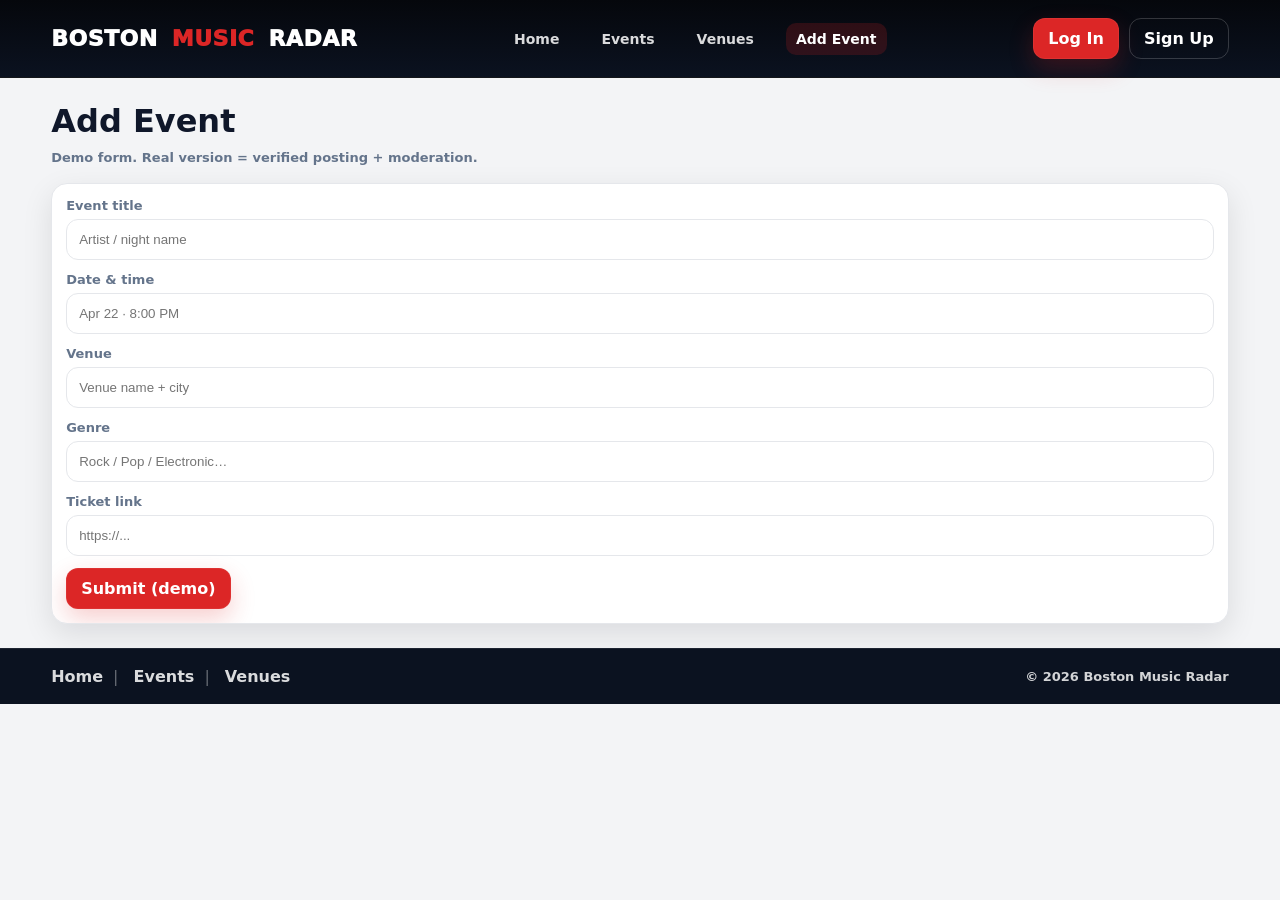
==== add-event.html @ 22094e69 "Update placeholder text in add-event.html" ====
<!doctype html>
<html lang="en">
<head>
  <meta charset="utf-8" />
  <meta name="viewport" content="width=device-width,initial-scale=1" />
  <title>Add Event · Boston Music Radar</title>
  <link rel="stylesheet" href="./styles.css" />
</head>
<body>
  <header class="topbar">
    <div class="container topbar__inner">
      <div class="brand">
        <span class="brand__boston">BOSTON</span>
        <span class="brand__music">MUSIC</span>
        <span class="brand__radar">RADAR</span>
      </div>
      <nav class="nav">
        <a class="nav__link" href="./index.html">Home</a>
        <a class="nav__link" href="./events.html">Events</a>
        <a class="nav__link" href="./venues.html">Venues</a>
        <a class="nav__link is-active" href="./add-event.html">Add Event</a>
      </nav>
      <div class="nav__actions">
        <a class="btn btn--primary" href="#">Log In</a>
        <a class="btn btn--ghost" href="#">Sign Up</a>
      </div>
    </div>
  </header>

  <main class="container" style="padding:24px 0;">
    <h1 style="margin:0 0 10px;">Add Event</h1>
    <p class="muted" style="margin:0 0 18px;">Demo form. Real version = verified posting + moderation.</p>

    <div class="event" style="grid-template-columns: 1fr;">
      <div class="event__body" style="padding:14px;">
        <label class="muted" style="display:block;margin-bottom:6px;">Event title</label>
        <input style="width:100%;padding:12px;border-radius:12px;border:1px solid #e5e7eb;margin-bottom:12px;" placeholder="Artist / night name" />

        <label class="muted" style="display:block;margin-bottom:6px;">Date & time</label>
        <input style="width:100%;padding:12px;border-radius:12px;border:1px solid #e5e7eb;margin-bottom:12px;" placeholder="Apr 22 · 8:00 PM" />

        <label class="muted" style="display:block;margin-bottom:6px;">Venue</label>
        <input style="width:100%;padding:12px;border-radius:12px;border:1px solid #e5e7eb;margin-bottom:12px;" placeholder="Venue name + city" />

        <label class="muted" style="display:block;margin-bottom:6px;">Genre</label>
        <input style="width:100%;padding:12px;border-radius:12px;border:1px solid #e5e7eb;margin-bottom:12px;" placeholder="Rock / Pop / Electronic…" />

        <label class="muted" style="display:block;margin-bottom:6px;">Ticket link</label>
        <input style="width:100%;padding:12px;border-radius:12px;border:1px solid #e5e7eb;margin-bottom:12px;" placeholder="https://..." />

        <a class="btn btn--primary" href="#" onclick="alert('Demo only — posting will be verified-only.');return false;">Submit (demo)</a>
      </div>
    </div>
  </main>

  <footer class="footer">
    <div class="container footer__inner">
      <div class="footer__links">
        <a href="./index.html">Home</a><span class="sep">|</span>
        <a href="./events.html">Events</a><span class="sep">|</span>
        <a href="./venues.html">Venues</a>
      </div>
      <div class="footer__copy">© 2026 Boston Music Radar</div>
    </div>
  </footer>
</body>
</html>
---- styles.css ----
:root{
  --bg:#f3f4f6;
  --card:#ffffff;
  --ink:#0f172a;
  --muted:#64748b;
  --line:#e5e7eb;
  --dark:#0b1220;
  --dark2:#111827;
  --accent:#dc2626;
  --shadow: 0 10px 30px rgba(2,6,23,.10);
  --radius:16px;
}

*{box-sizing:border-box}
html,body{height:100%}
body{
  margin:0;
  font-family: ui-sans-serif, system-ui, -apple-system, Segoe UI, Roboto, Helvetica, Arial;
  background:var(--bg);
  color:var(--ink);
}
a{color:inherit}
.container{width:min(1180px, 92vw); margin:0 auto}

/* Announcement */
.announce{
  background:#111827;
  color:rgba(255,255,255,.9);
  border-bottom:1px solid rgba(255,255,255,.08);
}
.announce__inner{
  display:flex;
  align-items:center;
  justify-content:space-between;
  gap:14px;
  padding:10px 0;
}
.announce__left{
  font-size:13px;
  font-weight:650;
  opacity:.92;
}
.announce__cta{
  font-size:13px;
  font-weight:900;
  color:#fff;
  text-decoration:none;
  padding:8px 12px;
  border-radius:999px;
  background:rgba(220,38,38,.18);
  border:1px solid rgba(220,38,38,.35);
}
.announce__cta:hover{filter:brightness(1.05)}

/* Topbar */
.topbar{
  background: linear-gradient(180deg, #05070c, #0b1220);
  border-bottom: 1px solid rgba(255,255,255,.06);
  position:sticky;
  top:0;
  z-index:9999;
}
.topbar__inner{
  display:flex;
  align-items:center;
  justify-content:space-between;
  gap:24px;
  padding:18px 0;
}
.brand{
  font-weight:950;
  letter-spacing:.5px;
  font-size:22px;
  white-space:nowrap;
}
.brand__boston{color:#fff}
.brand__music{color:var(--accent); margin:0 6px}
.brand__radar{color:#fff}

/* Nav */
.nav{
  display:flex;
  gap:22px;
  align-items:center;
  flex:1;
  justify-content:center;
}
.nav__link{
  color:rgba(255,255,255,.85);
  text-decoration:none;
  font-weight:650;
  font-size:14px;
  padding:8px 10px;
  border-radius:10px;
}
.nav__link:hover{background:rgba(255,255,255,.06)}
.nav__link.is-active{
  background:rgba(220,38,38,.18);
  color:#fff;
}
.nav__actions{display:flex; gap:10px; align-items:center}

/* Buttons */
.btn{
  display:inline-flex;
  align-items:center;
  justify-content:center;
  gap:8px;
  border-radius:12px;
  padding:10px 14px;
  font-weight:850;
  text-decoration:none;
  border:1px solid transparent;
  cursor:pointer;
  user-select:none;
}
.btn--primary{
  background:var(--accent);
  color:#fff;
  border-color: rgba(255,255,255,.05);
  box-shadow: 0 10px 25px rgba(220,38,38,.22);
}
.btn--primary:hover{filter:brightness(1.03)}
.btn--ghost{
  background:transparent;
  color:#fff;
  border-color: rgba(255,255,255,.18);
}
.btn--ghost:hover{background:rgba(255,255,255,.06)}
.btn--dark{
  background:#0f172a;
  color:#fff;
  border-color: rgba(15,23,42,.20);
}
.btn--ghost-dark{
  background:#fff;
  color:#0f172a;
  border:1px solid var(--line);
}
.btn--ghost-dark:hover{filter:brightness(0.98)}
.btn--small{padding:9px 12px; border-radius:11px; font-size:13px;}
.btn--search{min-width:140px}

/* Hero */
.hero{
  position:relative;
  height:310px;
  display:flex;
  align-items:flex-end;
  overflow:hidden;
}
.hero__bg{
  position:absolute; inset:0;
  background:
    linear-gradient(90deg, rgba(2,6,23,.78), rgba(2,6,23,.35)),
    url("https://images.unsplash.com/photo-1511671782779-c97d3d27a1d4?auto=format&fit=crop&w=2000&q=70");
  background-size:cover;
  background-position:center;
  transform:scale(1.03);
  filter:saturate(1.05) contrast(1.05);
}
.hero__inner{position:relative; padding:34px 0 26px}
.hero__top{
  display:flex;
  align-items:flex-end;
  justify-content:space-between;
  gap:14px;
}
.hero__title{
  margin:0;
  color:#fff;
  font-size:44px;
  letter-spacing:.2px;
  line-height:1.05;
  text-shadow:0 10px 30px rgba(0,0,0,.35);
}
.hero__sub{
  margin:10px 0 18px;
  color:rgba(255,255,255,.85);
  font-weight:600;
}
.accent{color:var(--accent)}

/* Toggle */
.toggle{
  display:flex;
  gap:8px;
  background: rgba(255,255,255,.10);
  border:1px solid rgba(255,255,255,.16);
  padding:8px;
  border-radius: 999px;
  backdrop-filter: blur(10px);
}
.toggle__btn{
  border:none;
  background:transparent;
  color:#fff;
  font-weight:900;
  padding:10px 14px;
  border-radius:999px;
  cursor:pointer;
}
.toggle__btn.is-active{
  background:rgba(220,38,38,.22);
  border:1px solid rgba(220,38,38,.35);
}

/* Search */
.search{
  display:grid;
  grid-template-columns: 1.6fr .9fr .8fr auto;
  gap:10px;
  background: rgba(255,255,255,.10);
  border:1px solid rgba(255,255,255,.16);
  border-radius: 18px;
  padding:12px;
  backdrop-filter: blur(10px);
}
.search__field{
  display:flex;
  align-items:center;
  gap:10px;
  background: rgba(255,255,255,.92);
  border:1px solid rgba(2,6,23,.08);
  border-radius:14px;
  padding:12px;
}
.search__field--small{padding:10px 12px}
.search__icon{opacity:.65}
.search__input{
  border:none; outline:none; width:100%;
  font-size:14px; background:transparent;
}
.search__select{
  width:100%; border:none; background:transparent;
  outline:none; font-size:14px;
}

/* Main grid */
.main{
  display:grid;
  grid-template-columns: 1.55fr .75fr;
  gap:22px;
  padding:22px 0 24px;
}
.section-head{
  display:flex;
  align-items:baseline;
  gap:10px;
  margin:8px 0 12px;
}
.section-head--between{justify-content:space-between; align-items:center}
.section-title{margin:0; font-size:22px; letter-spacing:-.2px}
.muted{color:var(--muted); font-weight:650; font-size:13px}

/* Pills */
.genre-row{
  display:flex;
  gap:10px;
  flex-wrap:wrap;
  padding:6px 0 14px;
}
.pill{
  border:none;
  background: #111827;
  color:#fff;
  padding:10px 14px;
  border-radius:999px;
  font-weight:900;
  font-size:13px;
  cursor:pointer;
  box-shadow: 0 10px 20px rgba(2,6,23,.08);
}
.pill:hover{filter:brightness(1.05)}
.pill.is-active{background:var(--accent)}
.pill--ghost{
  background:#fff;
  color:#0f172a;
  border:1px solid var(--line);
}

/* Day grouping */
.day-group{margin-bottom:16px}
.day-bar{
  background: var(--accent);
  color:#fff;
  border-radius: 14px;
  padding:12px 14px;
  font-weight:950;
  letter-spacing:.3px;
  box-shadow: 0 12px 24px rgba(220,38,38,.18);
  display:flex;
  justify-content:space-between;
  align-items:center;
}
.day-bar--dark{
  background: #111827;
  box-shadow: 0 12px 24px rgba(2,6,23,.12);
}
.day-bar__note{
  font-size:12px;
  font-weight:850;
  opacity:.9;
  padding:6px 10px;
  border-radius:999px;
  border:1px solid rgba(255,255,255,.22);
  background: rgba(255,255,255,.10);
}

/* Events */
.event{
  margin-top:12px;
  background:var(--card);
  border:1px solid var(--line);
  border-radius: var(--radius);
  box-shadow: var(--shadow);
  display:grid;
  grid-template-columns: 160px 1fr auto;
  gap:14px;
  overflow:hidden;
}
.event__img{width:100%; height:100%; object-fit:cover; min-height:98px}
.event__body{padding:14px 0}
.event__cta{padding:14px 14px 14px 0; display:flex; align-items:center}
.event__title-row{display:flex; align-items:center; gap:8px}
.event__title{margin:0; font-size:18px; letter-spacing:-.2px}
.badge{
  display:inline-flex;
  align-items:center;
  justify-content:center;
  width:20px;height:20px;
  border-radius:999px;
  font-size:12px;
  font-weight:950;
}
.badge--verified{
  background: rgba(59,130,246,.15);
  color:#2563eb;
  border:1px solid rgba(37,99,235,.30);
}
.event__meta{
  margin:6px 0 8px;
  color:var(--muted);
  font-weight:700;
  font-size:13px;
}
.dot{margin:0 6px; opacity:.7}
.age{
  margin-left:10px;
  padding:4px 8px;
  border-radius:999px;
  border:1px solid var(--line);
  background:#f8fafc;
  color:#334155;
  font-size:12px;
  font-weight:850;
}
.event__tags{display:flex; gap:10px; align-items:center; padding-bottom:2px; flex-wrap:wrap}
.tag{
  padding:6px 10px;
  border-radius:999px;
  background: rgba(220,38,38,.10);
  color: #b91c1c;
  font-weight:950;
  font-size:12px;
  border:1px solid rgba(220,38,38,.18);
}
.link{
  color:#2563eb;
  font-weight:900;
  text-decoration:none;
}
.link:hover{text-decoration:underline}

/* Right column */
.aside-title{margin:12px 0 12px; font-size:22px; letter-spacing:-.2px}
.ad-card{
  background:var(--card);
  border:1px solid var(--line);
  border-radius: var(--radius);
  overflow:hidden;
  box-shadow: var(--shadow);
  margin-bottom:14px;
  position:relative;
}
.ad-card__label{
  position:absolute;
  top:12px; left:12px;
  padding:6px 10px;
  border-radius:999px;
  background: rgba(15,23,42,.78);
  color: rgba(255,255,255,.92);
  border:1px solid rgba(255,255,255,.18);
  font-size:12px;
  font-weight:900;
}
.ad-card__img{width:100%; height:140px; object-fit:cover}
.ad-card__body{padding:14px}
.ad-card__title{font-weight:950; font-size:16px; margin-bottom:4px}
.ad-card__sub{color:var(--muted); font-weight:700; font-size:13px; margin-bottom:10px}
.ad-card__chip{
  display:inline-block;
  padding:6px 10px;
  border-radius:999px;
  border:1px solid var(--line);
  background:#f8fafc;
  color:#334155;
  font-weight:850;
  font-size:12px;
  margin-bottom:12px;
}
.ad-card--cta .ad-card__label{display:none}

/* Follow / Social */
.follow{
  background:var(--card);
  border:1px solid var(--line);
  border-radius: var(--radius);
  box-shadow: var(--shadow);
  padding:14px;
}
.follow__label{font-weight:950; margin-bottom:10px}
.social{display:flex; gap:12px}
.social__btn{
  width:54px; height:54px;
  border-radius:14px;
  background:#fff;
  border:1px solid var(--line);
  display:inline-flex;
  align-items:center;
  justify-content:center;
  box-shadow: 0 10px 18px rgba(2,6,23,.08);
  text-decoration:none;
}
.social__btn:hover{transform:translateY(-1px)}
.social__svg{width:26px; height:26px; fill:#111827}
.social__btn:nth-child(1) .social__svg{fill:#1877f2}
.social__btn:nth-child(2) .social__svg{fill:#e1306c}
.social__btn:nth-child(3) .social__svg{fill:#111827}

/* Footer */
.footer{
  background:#0b1220;
  color:rgba(255,255,255,.82);
  border-top:1px solid rgba(255,255,255,.08);
}
.footer__inner{
  padding:18px 0;
  display:flex;
  justify-content:space-between;
  align-items:center;
  gap:14px;
  flex-wrap:wrap;
}
.footer__links a{
  color:rgba(255,255,255,.85);
  text-decoration:none;
  font-weight:800;
}
.footer__links a:hover{text-decoration:underline}
.sep{opacity:.45; margin:0 10px}
.footer__copy{font-weight:700; font-size:13px}

/* A11y */
.sr-only{
  position:absolute !important;
  width:1px;height:1px;
  padding:0;margin:-1px;
  overflow:hidden;clip:rect(0,0,0,0);
  white-space:nowrap;border:0;
}

/* RSVP (privacy-first) */
.rsvp{
  display:flex;
  align-items:center;
  gap:12px;
  margin-top:10px;
  padding-top:10px;
  border-top:1px solid var(--line);
  position:relative;
}

.rsvp__meta{
  display:flex;
  align-items:center;
  gap:8px;
  color:var(--muted);
  font-weight:700;
  font-size:13px;
}

.rsvp__avatars{
  margin-left:auto;
  display:flex;
  align-items:center;
  gap:6px;
}

.rsvp__avatar{
  width:12px;
  height:12px;
  border-radius:999px;
  display:inline-block;
  background:#111827;
  opacity:.75;
}

.rsvp__more{
  font-size:12px;
  font-weight:900;
  color:var(--muted);
  padding:4px 8px;
  border-radius:999px;
  border:1px solid var(--line);
  background:#fff;
}

.rsvp__btn.is-on{
  border-color: rgba(220,38,38,.35);
  background: rgba(220,38,38,.10);
  color:#b91c1c;
}

.rsvp__privacy{
  border:1px solid var(--line);
  background:#fff;
  color:#0f172a;
  font-weight:900;
  font-size:12px;
  padding:8px 10px;
  border-radius:999px;
  cursor:pointer;
}

.rsvp__panel{
  position:absolute;
  right:0;
  top:46px;
  width:260px;
  background:#fff;
  border:1px solid var(--line);
  border-radius:14px;
  box-shadow: 0 18px 40px rgba(2,6,23,.14);
  padding:12px;
  z-index:20;
}

.rsvp__panel-title{
  font-weight:950;
  margin-bottom:8px;
}

.rsvp__toggle{
  display:flex;
  gap:10px;
  align-items:flex-start;
  font-weight:750;
  color:#0f172a;
  font-size:13px;
}

.rsvp__panel-note{
  margin-top:8px;
  color:var(--muted);
  font-weight:650;
  font-size:12px;
}

/* Responsive */
@media (max-width: 980px){
  .nav{display:none}
  .hero__title{font-size:34px}
  .hero__top{flex-direction:column; align-items:flex-start}
  .search{grid-template-columns: 1fr}
  .btn--search{width:100%}
  .main{grid-template-columns: 1fr}
  .event{grid-template-columns: 120px 1fr}
  .event__cta{padding:0 14px 14px; justify-content:flex-end}
}
@media (max-width: 540px){
  .brand{font-size:18px}
  .hero{height:340px}
  .hero__title{font-size:28px}
  .event{grid-template-columns: 1fr}
  .event__img{height:150px}
  .event__body{padding:12px 14px 0}
  .event__cta{padding:12px 14px 14px}
  .rsvp{flex-wrap:wrap}
  .rsvp__avatars{margin-left:0}
}
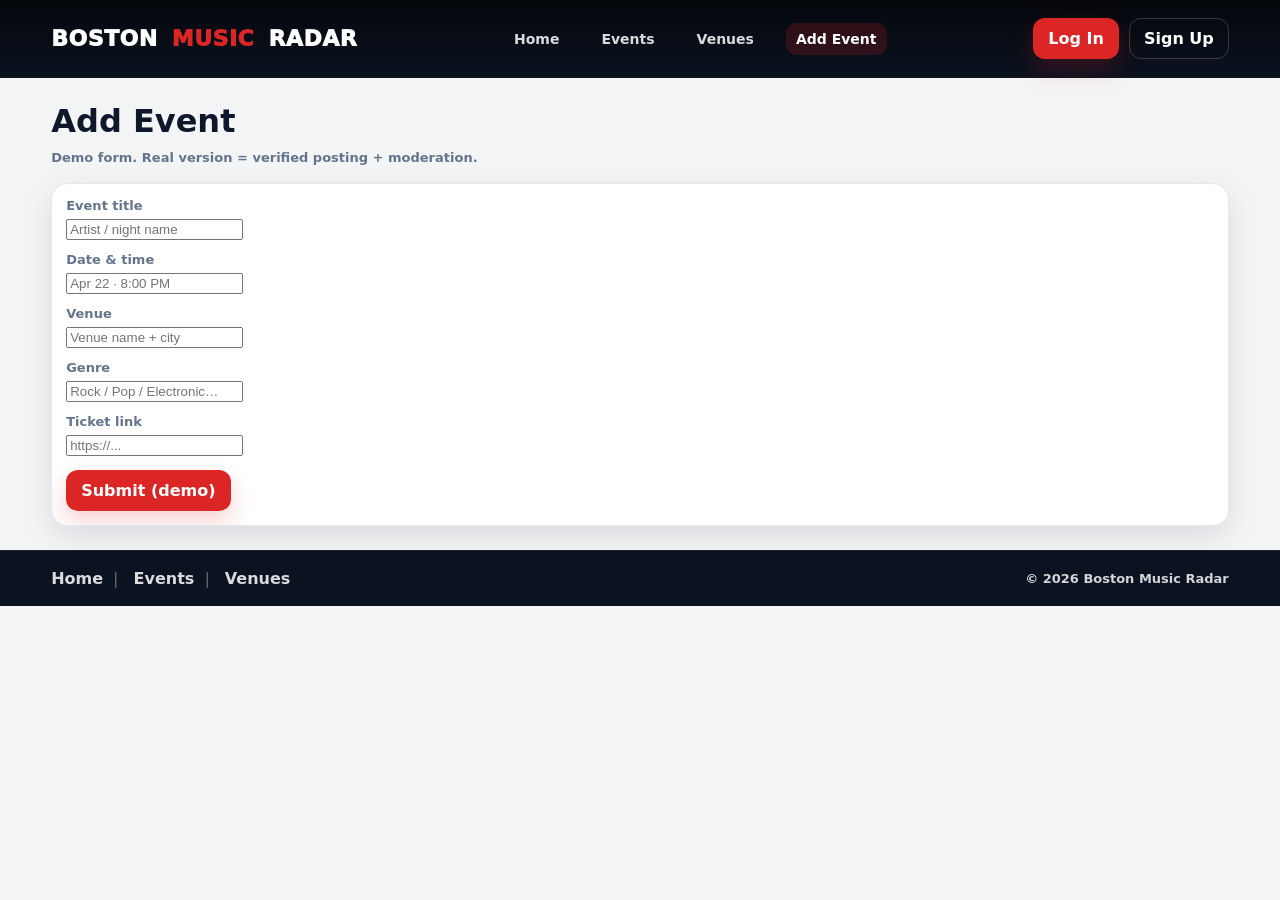
==== commit 7c0f7e6e: "Update add-event.html" ====
--- a/add-event.html
+++ b/add-event.html
@@ -6,6 +6,7 @@
   <title>Add Event · Boston Music Radar</title>
   <link rel="stylesheet" href="./styles.css" />
 </head>
+
 <body>
   <header class="topbar">
     <div class="container topbar__inner">
@@ -31,24 +32,26 @@
     <h1 style="margin:0 0 10px;">Add Event</h1>
     <p class="muted" style="margin:0 0 18px;">Demo form. Real version = verified posting + moderation.</p>
 
-    <div class="event" style="grid-template-columns: 1fr;">
+    <div class="event" style="grid-template-columns:1fr;">
       <div class="event__body" style="padding:14px;">
         <label class="muted" style="display:block;margin-bottom:6px;">Event title</label>
-        <input style="width:100%;padding:12px;border-radius:12px;border:1px solid #e5e7eb;margin-bottom:12px;" placeholder="Artist / night name" />
+        <input class="input" placeholder="Artist / night name" />
 
-        <label class="muted" style="display:block;margin-bottom:6px;">Date & time</label>
-        <input style="width:100%;padding:12px;border-radius:12px;border:1px solid #e5e7eb;margin-bottom:12px;" placeholder="Apr 22 · 8:00 PM" />
+        <label class="muted" style="display:block;margin:12px 0 6px;">Date & time</label>
+        <input class="input" placeholder="Apr 22 · 8:00 PM" />
 
-        <label class="muted" style="display:block;margin-bottom:6px;">Venue</label>
-        <input style="width:100%;padding:12px;border-radius:12px;border:1px solid #e5e7eb;margin-bottom:12px;" placeholder="Venue name + city" />
+        <label class="muted" style="display:block;margin:12px 0 6px;">Venue</label>
+        <input class="input" placeholder="Venue name + city" />
 
-        <label class="muted" style="display:block;margin-bottom:6px;">Genre</label>
-        <input style="width:100%;padding:12px;border-radius:12px;border:1px solid #e5e7eb;margin-bottom:12px;" placeholder="Rock / Pop / Electronic…" />
+        <label class="muted" style="display:block;margin:12px 0 6px;">Genre</label>
+        <input class="input" placeholder="Rock / Pop / Electronic…" />
 
-        <label class="muted" style="display:block;margin-bottom:6px;">Ticket link</label>
-        <input style="width:100%;padding:12px;border-radius:12px;border:1px solid #e5e7eb;margin-bottom:12px;" placeholder="https://..." />
+        <label class="muted" style="display:block;margin:12px 0 6px;">Ticket link</label>
+        <input class="input" placeholder="https://..." />
 
-        <a class="btn btn--primary" href="#" onclick="alert('Demo only — posting will be verified-only.');return false;">Submit (demo)</a>
+        <div style="margin-top:14px;">
+          <a class="btn btn--primary" href="#" onclick="alert('Demo only — posting will be verified-only.');return false;">Submit (demo)</a>
+        </div>
       </div>
     </div>
   </main>
@@ -63,5 +66,7 @@
       <div class="footer__copy">© 2026 Boston Music Radar</div>
     </div>
   </footer>
+
+  <script src="./app.js" defer></script>
 </body>
 </html>
--- a/styles.css
+++ b/styles.css
@@ -4,23 +4,20 @@
   --ink:#0f172a;
   --muted:#64748b;
   --line:#e5e7eb;
-  --dark:#0b1220;
-  --dark2:#111827;
   --accent:#dc2626;
   --shadow: 0 10px 30px rgba(2,6,23,.10);
   --radius:16px;
 }
 
 *{box-sizing:border-box}
-html,body{height:100%}
 body{
   margin:0;
   font-family: ui-sans-serif, system-ui, -apple-system, Segoe UI, Roboto, Helvetica, Arial;
   background:var(--bg);
   color:var(--ink);
 }
+.container{width:min(1180px, 92vw); margin:0 auto}
 a{color:inherit}
-.container{width:min(1180px, 92vw); margin:0 auto}
 
 /* Announcement */
 .announce{
@@ -29,181 +26,81 @@
   border-bottom:1px solid rgba(255,255,255,.08);
 }
 .announce__inner{
-  display:flex;
-  align-items:center;
-  justify-content:space-between;
-  gap:14px;
-  padding:10px 0;
-}
-.announce__left{
-  font-size:13px;
-  font-weight:650;
-  opacity:.92;
-}
+  display:flex; align-items:center; justify-content:space-between;
+  gap:14px; padding:10px 0;
+}
+.announce__left{font-size:13px; font-weight:650; opacity:.92}
 .announce__cta{
-  font-size:13px;
-  font-weight:900;
-  color:#fff;
-  text-decoration:none;
-  padding:8px 12px;
-  border-radius:999px;
-  background:rgba(220,38,38,.18);
-  border:1px solid rgba(220,38,38,.35);
-}
-.announce__cta:hover{filter:brightness(1.05)}
+  font-size:13px; font-weight:900; color:#fff; text-decoration:none;
+  padding:8px 12px; border-radius:999px;
+  background:rgba(220,38,38,.18); border:1px solid rgba(220,38,38,.35);
+}
 
 /* Topbar */
 .topbar{
   background: linear-gradient(180deg, #05070c, #0b1220);
   border-bottom: 1px solid rgba(255,255,255,.06);
-  position:sticky;
-  top:0;
-  z-index:9999;
+  position:sticky; top:0; z-index:9999;
 }
 .topbar__inner{
-  display:flex;
-  align-items:center;
-  justify-content:space-between;
-  gap:24px;
-  padding:18px 0;
-}
-.brand{
-  font-weight:950;
-  letter-spacing:.5px;
-  font-size:22px;
-  white-space:nowrap;
-}
+  display:flex; align-items:center; justify-content:space-between;
+  gap:24px; padding:18px 0;
+}
+.brand{font-weight:950; letter-spacing:.5px; font-size:22px; white-space:nowrap}
 .brand__boston{color:#fff}
 .brand__music{color:var(--accent); margin:0 6px}
 .brand__radar{color:#fff}
 
 /* Nav */
-.nav{
-  display:flex;
-  gap:22px;
-  align-items:center;
-  flex:1;
-  justify-content:center;
-}
+.nav{display:flex; gap:22px; align-items:center; flex:1; justify-content:center}
 .nav__link{
-  color:rgba(255,255,255,.85);
-  text-decoration:none;
-  font-weight:650;
-  font-size:14px;
-  padding:8px 10px;
-  border-radius:10px;
+  color:rgba(255,255,255,.85); text-decoration:none; font-weight:650; font-size:14px;
+  padding:8px 10px; border-radius:10px;
 }
 .nav__link:hover{background:rgba(255,255,255,.06)}
-.nav__link.is-active{
-  background:rgba(220,38,38,.18);
-  color:#fff;
-}
+.nav__link.is-active{background:rgba(220,38,38,.18); color:#fff}
 .nav__actions{display:flex; gap:10px; align-items:center}
 
 /* Buttons */
 .btn{
-  display:inline-flex;
-  align-items:center;
-  justify-content:center;
-  gap:8px;
-  border-radius:12px;
-  padding:10px 14px;
-  font-weight:850;
-  text-decoration:none;
-  border:1px solid transparent;
-  cursor:pointer;
-  user-select:none;
-}
-.btn--primary{
-  background:var(--accent);
-  color:#fff;
-  border-color: rgba(255,255,255,.05);
-  box-shadow: 0 10px 25px rgba(220,38,38,.22);
-}
-.btn--primary:hover{filter:brightness(1.03)}
-.btn--ghost{
-  background:transparent;
-  color:#fff;
-  border-color: rgba(255,255,255,.18);
-}
-.btn--ghost:hover{background:rgba(255,255,255,.06)}
-.btn--dark{
-  background:#0f172a;
-  color:#fff;
-  border-color: rgba(15,23,42,.20);
-}
-.btn--ghost-dark{
-  background:#fff;
-  color:#0f172a;
-  border:1px solid var(--line);
-}
-.btn--ghost-dark:hover{filter:brightness(0.98)}
-.btn--small{padding:9px 12px; border-radius:11px; font-size:13px;}
+  display:inline-flex; align-items:center; justify-content:center;
+  border-radius:12px; padding:10px 14px; font-weight:850;
+  text-decoration:none; border:1px solid transparent; cursor:pointer;
+}
+.btn--primary{background:var(--accent); color:#fff; box-shadow: 0 10px 25px rgba(220,38,38,.22)}
+.btn--ghost{background:transparent; color:#fff; border-color: rgba(255,255,255,.18)}
+.btn--ghost-dark{background:#fff; color:#0f172a; border:1px solid var(--line)}
+.btn--dark{background:#0f172a; color:#fff}
+.btn--small{padding:9px 12px; border-radius:11px; font-size:13px}
 .btn--search{min-width:140px}
 
 /* Hero */
-.hero{
-  position:relative;
-  height:310px;
-  display:flex;
-  align-items:flex-end;
-  overflow:hidden;
-}
+.hero{position:relative; height:310px; display:flex; align-items:flex-end; overflow:hidden}
 .hero__bg{
   position:absolute; inset:0;
   background:
     linear-gradient(90deg, rgba(2,6,23,.78), rgba(2,6,23,.35)),
     url("https://images.unsplash.com/photo-1511671782779-c97d3d27a1d4?auto=format&fit=crop&w=2000&q=70");
-  background-size:cover;
-  background-position:center;
-  transform:scale(1.03);
-  filter:saturate(1.05) contrast(1.05);
+  background-size:cover; background-position:center;
 }
 .hero__inner{position:relative; padding:34px 0 26px}
-.hero__top{
-  display:flex;
-  align-items:flex-end;
-  justify-content:space-between;
-  gap:14px;
-}
-.hero__title{
-  margin:0;
-  color:#fff;
-  font-size:44px;
-  letter-spacing:.2px;
-  line-height:1.05;
-  text-shadow:0 10px 30px rgba(0,0,0,.35);
-}
-.hero__sub{
-  margin:10px 0 18px;
-  color:rgba(255,255,255,.85);
-  font-weight:600;
-}
+.hero__top{display:flex; align-items:flex-end; justify-content:space-between; gap:14px}
+.hero__title{margin:0; color:#fff; font-size:44px; line-height:1.05}
+.hero__sub{margin:10px 0 18px; color:rgba(255,255,255,.85); font-weight:600}
 .accent{color:var(--accent)}
 
 /* Toggle */
 .toggle{
-  display:flex;
-  gap:8px;
+  display:flex; gap:8px;
   background: rgba(255,255,255,.10);
   border:1px solid rgba(255,255,255,.16);
-  padding:8px;
-  border-radius: 999px;
-  backdrop-filter: blur(10px);
+  padding:8px; border-radius:999px;
 }
 .toggle__btn{
-  border:none;
-  background:transparent;
-  color:#fff;
-  font-weight:900;
-  padding:10px 14px;
-  border-radius:999px;
-  cursor:pointer;
-}
-.toggle__btn.is-active{
-  background:rgba(220,38,38,.22);
-  border:1px solid rgba(220,38,38,.35);
-}
+  border:none; background:transparent; color:#fff;
+  font-weight:900; padding:10px 14px; border-radius:999px; cursor:pointer;
+}
+.toggle__btn.is-active{background:rgba(220,38,38,.22); border:1px solid rgba(220,38,38,.35)}
 
 /* Search */
 .search{
@@ -214,12 +111,9 @@
   border:1px solid rgba(255,255,255,.16);
   border-radius: 18px;
   padding:12px;
-  backdrop-filter: blur(10px);
 }
 .search__field{
-  display:flex;
-  align-items:center;
-  gap:10px;
+  display:flex; align-items:center; gap:10px;
   background: rgba(255,255,255,.92);
   border:1px solid rgba(2,6,23,.08);
   border-radius:14px;
@@ -227,59 +121,27 @@
 }
 .search__field--small{padding:10px 12px}
 .search__icon{opacity:.65}
-.search__input{
-  border:none; outline:none; width:100%;
-  font-size:14px; background:transparent;
-}
-.search__select{
-  width:100%; border:none; background:transparent;
-  outline:none; font-size:14px;
-}
-
-/* Main grid */
-.main{
-  display:grid;
-  grid-template-columns: 1.55fr .75fr;
-  gap:22px;
-  padding:22px 0 24px;
-}
-.section-head{
-  display:flex;
-  align-items:baseline;
-  gap:10px;
-  margin:8px 0 12px;
-}
+.search__input{border:none; outline:none; width:100%; font-size:14px; background:transparent}
+.search__select{width:100%; border:none; background:transparent; outline:none; font-size:14px}
+
+/* Layout */
+.main{display:grid; grid-template-columns: 1.55fr .75fr; gap:22px; padding:22px 0 24px}
+.section-head{display:flex; align-items:baseline; gap:10px; margin:8px 0 12px}
 .section-head--between{justify-content:space-between; align-items:center}
-.section-title{margin:0; font-size:22px; letter-spacing:-.2px}
+.section-title{margin:0; font-size:22px}
 .muted{color:var(--muted); font-weight:650; font-size:13px}
 
 /* Pills */
-.genre-row{
-  display:flex;
-  gap:10px;
-  flex-wrap:wrap;
-  padding:6px 0 14px;
-}
+.genre-row{display:flex; gap:10px; flex-wrap:wrap; padding:6px 0 14px}
 .pill{
-  border:none;
-  background: #111827;
-  color:#fff;
-  padding:10px 14px;
-  border-radius:999px;
-  font-weight:900;
-  font-size:13px;
-  cursor:pointer;
-  box-shadow: 0 10px 20px rgba(2,6,23,.08);
-}
-.pill:hover{filter:brightness(1.05)}
+  border:none; background:#111827; color:#fff;
+  padding:10px 14px; border-radius:999px;
+  font-weight:900; font-size:13px; cursor:pointer;
+}
 .pill.is-active{background:var(--accent)}
-.pill--ghost{
-  background:#fff;
-  color:#0f172a;
-  border:1px solid var(--line);
-}
-
-/* Day grouping */
+.pill--ghost{background:#fff; color:#0f172a; border:1px solid var(--line)}
+
+/* Day bar */
 .day-group{margin-bottom:16px}
 .day-bar{
   background: var(--accent);
@@ -287,27 +149,17 @@
   border-radius: 14px;
   padding:12px 14px;
   font-weight:950;
-  letter-spacing:.3px;
-  box-shadow: 0 12px 24px rgba(220,38,38,.18);
-  display:flex;
-  justify-content:space-between;
-  align-items:center;
-}
-.day-bar--dark{
-  background: #111827;
-  box-shadow: 0 12px 24px rgba(2,6,23,.12);
-}
+  display:flex; justify-content:space-between; align-items:center;
+}
+.day-bar--dark{background:#111827}
 .day-bar__note{
-  font-size:12px;
-  font-weight:850;
-  opacity:.9;
-  padding:6px 10px;
-  border-radius:999px;
+  font-size:12px; font-weight:850; opacity:.9;
+  padding:6px 10px; border-radius:999px;
   border:1px solid rgba(255,255,255,.22);
   background: rgba(255,255,255,.10);
 }
 
-/* Events */
+/* Event cards */
 .event{
   margin-top:12px;
   background:var(--card);
@@ -323,141 +175,41 @@
 .event__body{padding:14px 0}
 .event__cta{padding:14px 14px 14px 0; display:flex; align-items:center}
 .event__title-row{display:flex; align-items:center; gap:8px}
-.event__title{margin:0; font-size:18px; letter-spacing:-.2px}
-.badge{
-  display:inline-flex;
-  align-items:center;
-  justify-content:center;
-  width:20px;height:20px;
-  border-radius:999px;
-  font-size:12px;
-  font-weight:950;
-}
-.badge--verified{
-  background: rgba(59,130,246,.15);
-  color:#2563eb;
-  border:1px solid rgba(37,99,235,.30);
-}
-.event__meta{
-  margin:6px 0 8px;
-  color:var(--muted);
-  font-weight:700;
-  font-size:13px;
-}
+.event__title{margin:0; font-size:18px}
+.badge{display:inline-flex; align-items:center; justify-content:center; width:20px;height:20px; border-radius:999px; font-size:12px; font-weight:950}
+.badge--verified{background: rgba(59,130,246,.15); color:#2563eb; border:1px solid rgba(37,99,235,.30)}
+.event__meta{margin:6px 0 8px; color:var(--muted); font-weight:700; font-size:13px}
 .dot{margin:0 6px; opacity:.7}
-.age{
-  margin-left:10px;
-  padding:4px 8px;
-  border-radius:999px;
-  border:1px solid var(--line);
-  background:#f8fafc;
-  color:#334155;
-  font-size:12px;
-  font-weight:850;
-}
 .event__tags{display:flex; gap:10px; align-items:center; padding-bottom:2px; flex-wrap:wrap}
 .tag{
-  padding:6px 10px;
-  border-radius:999px;
+  padding:6px 10px; border-radius:999px;
   background: rgba(220,38,38,.10);
   color: #b91c1c;
-  font-weight:950;
-  font-size:12px;
+  font-weight:950; font-size:12px;
   border:1px solid rgba(220,38,38,.18);
 }
-.link{
-  color:#2563eb;
-  font-weight:900;
-  text-decoration:none;
-}
+.link{color:#2563eb; font-weight:900; text-decoration:none}
 .link:hover{text-decoration:underline}
 
-/* Right column */
-.aside-title{margin:12px 0 12px; font-size:22px; letter-spacing:-.2px}
-.ad-card{
-  background:var(--card);
-  border:1px solid var(--line);
-  border-radius: var(--radius);
-  overflow:hidden;
-  box-shadow: var(--shadow);
-  margin-bottom:14px;
-  position:relative;
-}
-.ad-card__label{
-  position:absolute;
-  top:12px; left:12px;
-  padding:6px 10px;
-  border-radius:999px;
-  background: rgba(15,23,42,.78);
-  color: rgba(255,255,255,.92);
-  border:1px solid rgba(255,255,255,.18);
-  font-size:12px;
-  font-weight:900;
-}
+/* Right column basics */
+.aside-title{margin:12px 0 12px; font-size:22px}
+.ad-card{background:var(--card); border:1px solid var(--line); border-radius: var(--radius); overflow:hidden; box-shadow: var(--shadow); margin-bottom:14px; position:relative}
+.ad-card__label{position:absolute; top:12px; left:12px; padding:6px 10px; border-radius:999px; background: rgba(15,23,42,.78); color: rgba(255,255,255,.92); border:1px solid rgba(255,255,255,.18); font-size:12px; font-weight:900}
 .ad-card__img{width:100%; height:140px; object-fit:cover}
 .ad-card__body{padding:14px}
 .ad-card__title{font-weight:950; font-size:16px; margin-bottom:4px}
 .ad-card__sub{color:var(--muted); font-weight:700; font-size:13px; margin-bottom:10px}
-.ad-card__chip{
-  display:inline-block;
-  padding:6px 10px;
-  border-radius:999px;
-  border:1px solid var(--line);
-  background:#f8fafc;
-  color:#334155;
-  font-weight:850;
-  font-size:12px;
-  margin-bottom:12px;
-}
-.ad-card--cta .ad-card__label{display:none}
-
-/* Follow / Social */
-.follow{
-  background:var(--card);
-  border:1px solid var(--line);
-  border-radius: var(--radius);
-  box-shadow: var(--shadow);
-  padding:14px;
-}
+.ad-card__chip{display:inline-block; padding:6px 10px; border-radius:999px; border:1px solid var(--line); background:#f8fafc; color:#334155; font-weight:850; font-size:12px; margin-bottom:12px}
+.follow{background:var(--card); border:1px solid var(--line); border-radius: var(--radius); box-shadow: var(--shadow); padding:14px}
 .follow__label{font-weight:950; margin-bottom:10px}
 .social{display:flex; gap:12px}
-.social__btn{
-  width:54px; height:54px;
-  border-radius:14px;
-  background:#fff;
-  border:1px solid var(--line);
-  display:inline-flex;
-  align-items:center;
-  justify-content:center;
-  box-shadow: 0 10px 18px rgba(2,6,23,.08);
-  text-decoration:none;
-}
-.social__btn:hover{transform:translateY(-1px)}
+.social__btn{width:54px; height:54px; border-radius:14px; background:#fff; border:1px solid var(--line); display:inline-flex; align-items:center; justify-content:center; box-shadow: 0 10px 18px rgba(2,6,23,.08); text-decoration:none}
 .social__svg{width:26px; height:26px; fill:#111827}
-.social__btn:nth-child(1) .social__svg{fill:#1877f2}
-.social__btn:nth-child(2) .social__svg{fill:#e1306c}
-.social__btn:nth-child(3) .social__svg{fill:#111827}
 
 /* Footer */
-.footer{
-  background:#0b1220;
-  color:rgba(255,255,255,.82);
-  border-top:1px solid rgba(255,255,255,.08);
-}
-.footer__inner{
-  padding:18px 0;
-  display:flex;
-  justify-content:space-between;
-  align-items:center;
-  gap:14px;
-  flex-wrap:wrap;
-}
-.footer__links a{
-  color:rgba(255,255,255,.85);
-  text-decoration:none;
-  font-weight:800;
-}
-.footer__links a:hover{text-decoration:underline}
+.footer{background:#0b1220; color:rgba(255,255,255,.82); border-top:1px solid rgba(255,255,255,.08)}
+.footer__inner{padding:18px 0; display:flex; justify-content:space-between; align-items:center; gap:14px; flex-wrap:wrap}
+.footer__links a{color:rgba(255,255,255,.85); text-decoration:none; font-weight:800}
 .sep{opacity:.45; margin:0 10px}
 .footer__copy{font-weight:700; font-size:13px}
 
@@ -472,100 +224,26 @@
 
 /* RSVP (privacy-first) */
 .rsvp{
-  display:flex;
-  align-items:center;
-  gap:12px;
-  margin-top:10px;
-  padding-top:10px;
+  display:flex; align-items:center; gap:12px;
+  margin-top:10px; padding-top:10px;
   border-top:1px solid var(--line);
   position:relative;
 }
-
-.rsvp__meta{
-  display:flex;
-  align-items:center;
-  gap:8px;
-  color:var(--muted);
-  font-weight:700;
-  font-size:13px;
-}
-
-.rsvp__avatars{
-  margin-left:auto;
-  display:flex;
-  align-items:center;
-  gap:6px;
-}
-
-.rsvp__avatar{
-  width:12px;
-  height:12px;
-  border-radius:999px;
-  display:inline-block;
-  background:#111827;
-  opacity:.75;
-}
-
-.rsvp__more{
-  font-size:12px;
-  font-weight:900;
-  color:var(--muted);
-  padding:4px 8px;
-  border-radius:999px;
-  border:1px solid var(--line);
-  background:#fff;
-}
-
-.rsvp__btn.is-on{
-  border-color: rgba(220,38,38,.35);
-  background: rgba(220,38,38,.10);
-  color:#b91c1c;
-}
-
-.rsvp__privacy{
-  border:1px solid var(--line);
-  background:#fff;
-  color:#0f172a;
-  font-weight:900;
-  font-size:12px;
-  padding:8px 10px;
-  border-radius:999px;
-  cursor:pointer;
-}
-
+.rsvp__meta{display:flex; align-items:center; gap:8px; color:var(--muted); font-weight:700; font-size:13px}
+.rsvp__avatars{margin-left:auto; display:flex; align-items:center; gap:6px}
+.rsvp__avatar{width:12px; height:12px; border-radius:999px; display:inline-block; background:#111827; opacity:.75}
+.rsvp__more{font-size:12px; font-weight:900; color:var(--muted); padding:4px 8px; border-radius:999px; border:1px solid var(--line); background:#fff}
+.rsvp__btn.is-on{border-color: rgba(220,38,38,.35); background: rgba(220,38,38,.10); color:#b91c1c}
+.rsvp__privacy{border:1px solid var(--line); background:#fff; color:#0f172a; font-weight:900; font-size:12px; padding:8px 10px; border-radius:999px; cursor:pointer}
 .rsvp__panel{
-  position:absolute;
-  right:0;
-  top:46px;
-  width:260px;
-  background:#fff;
-  border:1px solid var(--line);
-  border-radius:14px;
-  box-shadow: 0 18px 40px rgba(2,6,23,.14);
-  padding:12px;
-  z-index:20;
-}
-
-.rsvp__panel-title{
-  font-weight:950;
-  margin-bottom:8px;
-}
-
-.rsvp__toggle{
-  display:flex;
-  gap:10px;
-  align-items:flex-start;
-  font-weight:750;
-  color:#0f172a;
-  font-size:13px;
-}
-
-.rsvp__panel-note{
-  margin-top:8px;
-  color:var(--muted);
-  font-weight:650;
-  font-size:12px;
-}
+  position:absolute; right:0; top:46px; width:260px;
+  background:#fff; border:1px solid var(--line);
+  border-radius:14px; box-shadow: 0 18px 40px rgba(2,6,23,.14);
+  padding:12px; z-index:20;
+}
+.rsvp__panel-title{font-weight:950; margin-bottom:8px}
+.rsvp__toggle{display:flex; gap:10px; align-items:flex-start; font-weight:750; color:#0f172a; font-size:13px}
+.rsvp__panel-note{margin-top:8px; color:var(--muted); font-weight:650; font-size:12px}
 
 /* Responsive */
 @media (max-width: 980px){
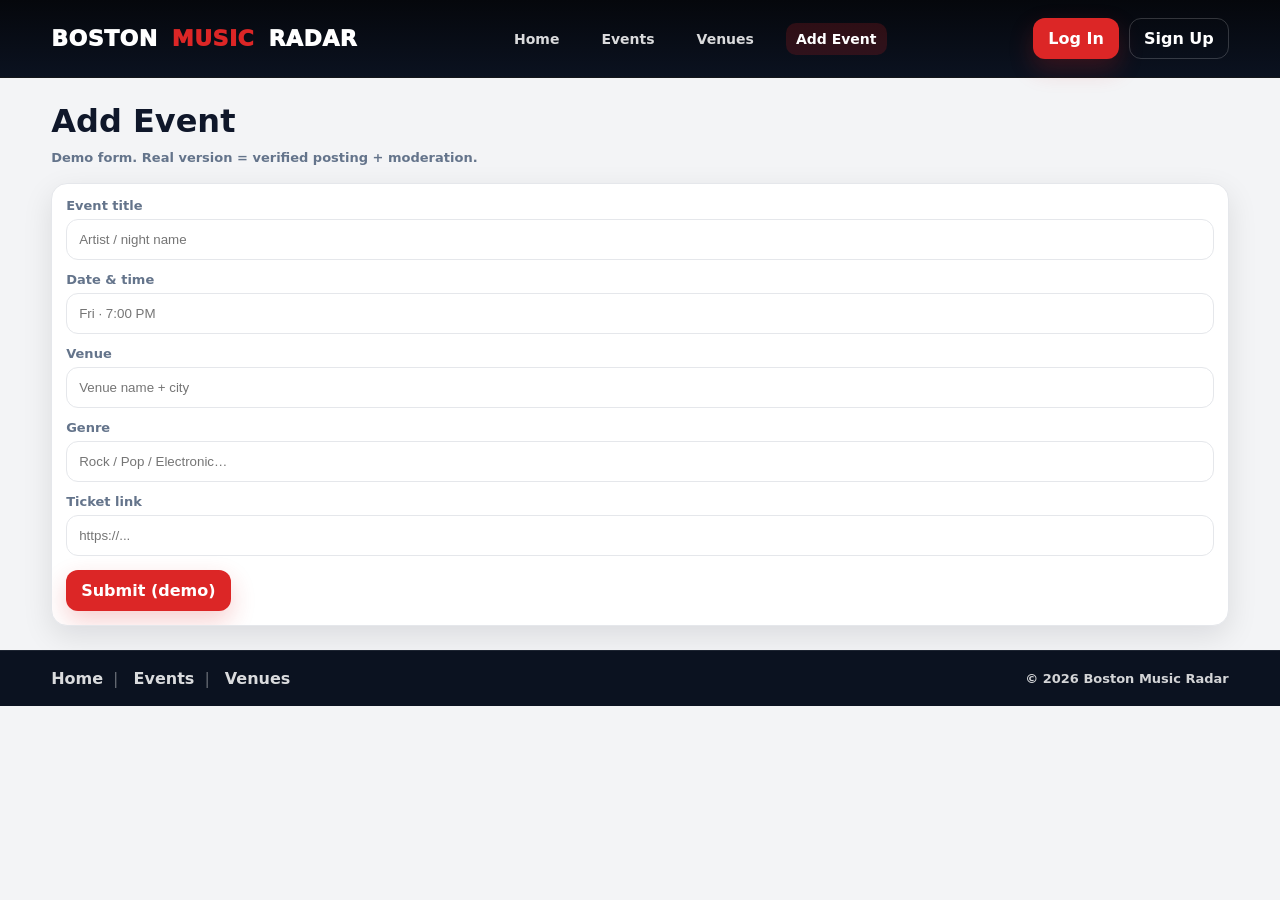
==== commit 52e3299b: "Update event date placeholder in add-event.html" ====
--- a/add-event.html
+++ b/add-event.html
@@ -6,7 +6,6 @@
   <title>Add Event · Boston Music Radar</title>
   <link rel="stylesheet" href="./styles.css" />
 </head>
-
 <body>
   <header class="topbar">
     <div class="container topbar__inner">
@@ -38,7 +37,7 @@
         <input class="input" placeholder="Artist / night name" />
 
         <label class="muted" style="display:block;margin:12px 0 6px;">Date & time</label>
-        <input class="input" placeholder="Apr 22 · 8:00 PM" />
+        <input class="input" placeholder="Fri · 7:00 PM" />
 
         <label class="muted" style="display:block;margin:12px 0 6px;">Venue</label>
         <input class="input" placeholder="Venue name + city" />
--- a/styles.css
+++ b/styles.css
@@ -10,99 +10,96 @@
 }
 
 *{box-sizing:border-box}
+html,body{height:100%}
 body{
   margin:0;
   font-family: ui-sans-serif, system-ui, -apple-system, Segoe UI, Roboto, Helvetica, Arial;
   background:var(--bg);
   color:var(--ink);
 }
+a{color:inherit}
 .container{width:min(1180px, 92vw); margin:0 auto}
-a{color:inherit}
-
-/* Announcement */
-.announce{
-  background:#111827;
-  color:rgba(255,255,255,.9);
-  border-bottom:1px solid rgba(255,255,255,.08);
-}
-.announce__inner{
-  display:flex; align-items:center; justify-content:space-between;
-  gap:14px; padding:10px 0;
-}
-.announce__left{font-size:13px; font-weight:650; opacity:.92}
+
+.input{
+  width:100%;
+  padding:12px;
+  border-radius:12px;
+  border:1px solid var(--line);
+  outline:none;
+}
+
+.announce{background:#111827;color:rgba(255,255,255,.9);border-bottom:1px solid rgba(255,255,255,.08)}
+.announce__inner{display:flex;align-items:center;justify-content:space-between;gap:14px;padding:10px 0}
+.announce__left{font-size:13px;font-weight:650;opacity:.92}
 .announce__cta{
-  font-size:13px; font-weight:900; color:#fff; text-decoration:none;
-  padding:8px 12px; border-radius:999px;
-  background:rgba(220,38,38,.18); border:1px solid rgba(220,38,38,.35);
-}
-
-/* Topbar */
+  font-size:13px;font-weight:900;color:#fff;text-decoration:none;
+  padding:8px 12px;border-radius:999px;
+  background:rgba(220,38,38,.18);
+  border:1px solid rgba(220,38,38,.35);
+}
+
 .topbar{
   background: linear-gradient(180deg, #05070c, #0b1220);
   border-bottom: 1px solid rgba(255,255,255,.06);
-  position:sticky; top:0; z-index:9999;
-}
-.topbar__inner{
-  display:flex; align-items:center; justify-content:space-between;
-  gap:24px; padding:18px 0;
-}
-.brand{font-weight:950; letter-spacing:.5px; font-size:22px; white-space:nowrap}
+  position:sticky;top:0;z-index:9999;
+}
+.topbar__inner{display:flex;align-items:center;justify-content:space-between;gap:24px;padding:18px 0}
+.brand{font-weight:950;letter-spacing:.5px;font-size:22px;white-space:nowrap}
 .brand__boston{color:#fff}
-.brand__music{color:var(--accent); margin:0 6px}
+.brand__music{color:var(--accent);margin:0 6px}
 .brand__radar{color:#fff}
 
-/* Nav */
-.nav{display:flex; gap:22px; align-items:center; flex:1; justify-content:center}
+.nav{display:flex;gap:22px;align-items:center;flex:1;justify-content:center}
 .nav__link{
-  color:rgba(255,255,255,.85); text-decoration:none; font-weight:650; font-size:14px;
-  padding:8px 10px; border-radius:10px;
+  color:rgba(255,255,255,.85);
+  text-decoration:none;
+  font-weight:650;
+  font-size:14px;
+  padding:8px 10px;
+  border-radius:10px;
 }
 .nav__link:hover{background:rgba(255,255,255,.06)}
-.nav__link.is-active{background:rgba(220,38,38,.18); color:#fff}
-.nav__actions{display:flex; gap:10px; align-items:center}
-
-/* Buttons */
+.nav__link.is-active{background:rgba(220,38,38,.18);color:#fff}
+.nav__actions{display:flex;gap:10px;align-items:center}
+
 .btn{
-  display:inline-flex; align-items:center; justify-content:center;
-  border-radius:12px; padding:10px 14px; font-weight:850;
-  text-decoration:none; border:1px solid transparent; cursor:pointer;
-}
-.btn--primary{background:var(--accent); color:#fff; box-shadow: 0 10px 25px rgba(220,38,38,.22)}
-.btn--ghost{background:transparent; color:#fff; border-color: rgba(255,255,255,.18)}
-.btn--ghost-dark{background:#fff; color:#0f172a; border:1px solid var(--line)}
-.btn--dark{background:#0f172a; color:#fff}
-.btn--small{padding:9px 12px; border-radius:11px; font-size:13px}
+  display:inline-flex;align-items:center;justify-content:center;gap:8px;
+  border-radius:12px;padding:10px 14px;font-weight:850;text-decoration:none;
+  border:1px solid transparent;cursor:pointer;user-select:none;
+}
+.btn--primary{background:var(--accent);color:#fff;box-shadow: 0 10px 25px rgba(220,38,38,.22)}
+.btn--ghost{background:transparent;color:#fff;border-color: rgba(255,255,255,.18)}
+.btn--ghost-dark{background:#fff;color:#0f172a;border:1px solid var(--line)}
+.btn--dark{background:#0f172a;color:#fff}
+.btn--small{padding:9px 12px;border-radius:11px;font-size:13px}
 .btn--search{min-width:140px}
 
-/* Hero */
-.hero{position:relative; height:310px; display:flex; align-items:flex-end; overflow:hidden}
+.hero{position:relative;height:310px;display:flex;align-items:flex-end;overflow:hidden}
 .hero__bg{
-  position:absolute; inset:0;
+  position:absolute;inset:0;
   background:
     linear-gradient(90deg, rgba(2,6,23,.78), rgba(2,6,23,.35)),
     url("https://images.unsplash.com/photo-1511671782779-c97d3d27a1d4?auto=format&fit=crop&w=2000&q=70");
-  background-size:cover; background-position:center;
-}
-.hero__inner{position:relative; padding:34px 0 26px}
-.hero__top{display:flex; align-items:flex-end; justify-content:space-between; gap:14px}
-.hero__title{margin:0; color:#fff; font-size:44px; line-height:1.05}
-.hero__sub{margin:10px 0 18px; color:rgba(255,255,255,.85); font-weight:600}
+  background-size:cover;background-position:center;
+}
+.hero__inner{position:relative;padding:34px 0 26px}
+.hero__top{display:flex;align-items:flex-end;justify-content:space-between;gap:14px}
+.hero__title{margin:0;color:#fff;font-size:44px;line-height:1.05}
+.hero__sub{margin:10px 0 18px;color:rgba(255,255,255,.85);font-weight:600}
 .accent{color:var(--accent)}
 
-/* Toggle */
 .toggle{
-  display:flex; gap:8px;
+  display:flex;gap:8px;
   background: rgba(255,255,255,.10);
   border:1px solid rgba(255,255,255,.16);
-  padding:8px; border-radius:999px;
+  padding:8px;border-radius:999px;
 }
 .toggle__btn{
-  border:none; background:transparent; color:#fff;
-  font-weight:900; padding:10px 14px; border-radius:999px; cursor:pointer;
-}
-.toggle__btn.is-active{background:rgba(220,38,38,.22); border:1px solid rgba(220,38,38,.35)}
-
-/* Search */
+  border:none;background:transparent;color:#fff;
+  font-weight:900;padding:10px 14px;border-radius:999px;cursor:pointer;
+}
+.toggle__btn.is-active{background:rgba(220,38,38,.22);border:1px solid rgba(220,38,38,.35)}
+
 .search{
   display:grid;
   grid-template-columns: 1.6fr .9fr .8fr auto;
@@ -113,7 +110,7 @@
   padding:12px;
 }
 .search__field{
-  display:flex; align-items:center; gap:10px;
+  display:flex;align-items:center;gap:10px;
   background: rgba(255,255,255,.92);
   border:1px solid rgba(2,6,23,.08);
   border-radius:14px;
@@ -121,140 +118,121 @@
 }
 .search__field--small{padding:10px 12px}
 .search__icon{opacity:.65}
-.search__input{border:none; outline:none; width:100%; font-size:14px; background:transparent}
-.search__select{width:100%; border:none; background:transparent; outline:none; font-size:14px}
-
-/* Layout */
-.main{display:grid; grid-template-columns: 1.55fr .75fr; gap:22px; padding:22px 0 24px}
-.section-head{display:flex; align-items:baseline; gap:10px; margin:8px 0 12px}
-.section-head--between{justify-content:space-between; align-items:center}
-.section-title{margin:0; font-size:22px}
-.muted{color:var(--muted); font-weight:650; font-size:13px}
-
-/* Pills */
-.genre-row{display:flex; gap:10px; flex-wrap:wrap; padding:6px 0 14px}
+.search__input{border:none;outline:none;width:100%;font-size:14px;background:transparent}
+.search__select{width:100%;border:none;background:transparent;outline:none;font-size:14px}
+
+.main{display:grid;grid-template-columns: 1.55fr .75fr;gap:22px;padding:22px 0 24px}
+.section-head{display:flex;align-items:baseline;gap:10px;margin:8px 0 12px}
+.section-head--between{justify-content:space-between;align-items:center}
+.section-title{margin:0;font-size:22px}
+.muted{color:var(--muted);font-weight:650;font-size:13px}
+
+.genre-row{display:flex;gap:10px;flex-wrap:wrap;padding:6px 0 14px}
 .pill{
-  border:none; background:#111827; color:#fff;
-  padding:10px 14px; border-radius:999px;
-  font-weight:900; font-size:13px; cursor:pointer;
+  border:none;background:#111827;color:#fff;
+  padding:10px 14px;border-radius:999px;font-weight:900;font-size:13px;cursor:pointer;
 }
 .pill.is-active{background:var(--accent)}
-.pill--ghost{background:#fff; color:#0f172a; border:1px solid var(--line)}
-
-/* Day bar */
+.pill--ghost{background:#fff;color:#0f172a;border:1px solid var(--line)}
+
 .day-group{margin-bottom:16px}
 .day-bar{
   background: var(--accent);
-  color:#fff;
-  border-radius: 14px;
-  padding:12px 14px;
-  font-weight:950;
-  display:flex; justify-content:space-between; align-items:center;
+  color:#fff;border-radius: 14px;padding:12px 14px;font-weight:950;
+  display:flex;justify-content:space-between;align-items:center;
 }
 .day-bar--dark{background:#111827}
 .day-bar__note{
-  font-size:12px; font-weight:850; opacity:.9;
-  padding:6px 10px; border-radius:999px;
+  font-size:12px;font-weight:850;opacity:.9;
+  padding:6px 10px;border-radius:999px;
   border:1px solid rgba(255,255,255,.22);
   background: rgba(255,255,255,.10);
 }
 
-/* Event cards */
 .event{
-  margin-top:12px;
-  background:var(--card);
-  border:1px solid var(--line);
-  border-radius: var(--radius);
-  box-shadow: var(--shadow);
-  display:grid;
-  grid-template-columns: 160px 1fr auto;
-  gap:14px;
-  overflow:hidden;
-}
-.event__img{width:100%; height:100%; object-fit:cover; min-height:98px}
+  margin-top:12px;background:var(--card);border:1px solid var(--line);
+  border-radius: var(--radius);box-shadow: var(--shadow);
+  display:grid;grid-template-columns: 160px 1fr auto;gap:14px;overflow:hidden;
+}
+.event__img{width:100%;height:100%;object-fit:cover;min-height:98px}
 .event__body{padding:14px 0}
-.event__cta{padding:14px 14px 14px 0; display:flex; align-items:center}
-.event__title-row{display:flex; align-items:center; gap:8px}
-.event__title{margin:0; font-size:18px}
-.badge{display:inline-flex; align-items:center; justify-content:center; width:20px;height:20px; border-radius:999px; font-size:12px; font-weight:950}
-.badge--verified{background: rgba(59,130,246,.15); color:#2563eb; border:1px solid rgba(37,99,235,.30)}
-.event__meta{margin:6px 0 8px; color:var(--muted); font-weight:700; font-size:13px}
-.dot{margin:0 6px; opacity:.7}
-.event__tags{display:flex; gap:10px; align-items:center; padding-bottom:2px; flex-wrap:wrap}
+.event__cta{padding:14px 14px 14px 0;display:flex;align-items:center}
+.event__title-row{display:flex;align-items:center;gap:8px}
+.event__title{margin:0;font-size:18px}
+.badge{display:inline-flex;align-items:center;justify-content:center;width:20px;height:20px;border-radius:999px;font-size:12px;font-weight:950}
+.badge--verified{background: rgba(59,130,246,.15);color:#2563eb;border:1px solid rgba(37,99,235,.30)}
+.event__meta{margin:6px 0 8px;color:var(--muted);font-weight:700;font-size:13px}
+.dot{margin:0 6px;opacity:.7}
+.event__tags{display:flex;gap:10px;align-items:center;padding-bottom:2px;flex-wrap:wrap}
 .tag{
-  padding:6px 10px; border-radius:999px;
+  padding:6px 10px;border-radius:999px;
   background: rgba(220,38,38,.10);
-  color: #b91c1c;
-  font-weight:950; font-size:12px;
+  color: #b91c1c;font-weight:950;font-size:12px;
   border:1px solid rgba(220,38,38,.18);
 }
-.link{color:#2563eb; font-weight:900; text-decoration:none}
+.link{color:#2563eb;font-weight:900;text-decoration:none}
 .link:hover{text-decoration:underline}
 
-/* Right column basics */
-.aside-title{margin:12px 0 12px; font-size:22px}
-.ad-card{background:var(--card); border:1px solid var(--line); border-radius: var(--radius); overflow:hidden; box-shadow: var(--shadow); margin-bottom:14px; position:relative}
-.ad-card__label{position:absolute; top:12px; left:12px; padding:6px 10px; border-radius:999px; background: rgba(15,23,42,.78); color: rgba(255,255,255,.92); border:1px solid rgba(255,255,255,.18); font-size:12px; font-weight:900}
-.ad-card__img{width:100%; height:140px; object-fit:cover}
+.aside-title{margin:12px 0 12px;font-size:22px}
+.ad-card{background:var(--card);border:1px solid var(--line);border-radius: var(--radius);overflow:hidden;box-shadow: var(--shadow);margin-bottom:14px;position:relative}
+.ad-card__label{position:absolute;top:12px;left:12px;padding:6px 10px;border-radius:999px;background: rgba(15,23,42,.78);color: rgba(255,255,255,.92);border:1px solid rgba(255,255,255,.18);font-size:12px;font-weight:900}
+.ad-card__img{width:100%;height:140px;object-fit:cover}
 .ad-card__body{padding:14px}
-.ad-card__title{font-weight:950; font-size:16px; margin-bottom:4px}
-.ad-card__sub{color:var(--muted); font-weight:700; font-size:13px; margin-bottom:10px}
-.ad-card__chip{display:inline-block; padding:6px 10px; border-radius:999px; border:1px solid var(--line); background:#f8fafc; color:#334155; font-weight:850; font-size:12px; margin-bottom:12px}
-.follow{background:var(--card); border:1px solid var(--line); border-radius: var(--radius); box-shadow: var(--shadow); padding:14px}
-.follow__label{font-weight:950; margin-bottom:10px}
-.social{display:flex; gap:12px}
-.social__btn{width:54px; height:54px; border-radius:14px; background:#fff; border:1px solid var(--line); display:inline-flex; align-items:center; justify-content:center; box-shadow: 0 10px 18px rgba(2,6,23,.08); text-decoration:none}
-.social__svg{width:26px; height:26px; fill:#111827}
-
-/* Footer */
-.footer{background:#0b1220; color:rgba(255,255,255,.82); border-top:1px solid rgba(255,255,255,.08)}
-.footer__inner{padding:18px 0; display:flex; justify-content:space-between; align-items:center; gap:14px; flex-wrap:wrap}
-.footer__links a{color:rgba(255,255,255,.85); text-decoration:none; font-weight:800}
-.sep{opacity:.45; margin:0 10px}
-.footer__copy{font-weight:700; font-size:13px}
-
-/* A11y */
+.ad-card__title{font-weight:950;font-size:16px;margin-bottom:4px}
+.ad-card__sub{color:var(--muted);font-weight:700;font-size:13px;margin-bottom:10px}
+.ad-card__chip{display:inline-block;padding:6px 10px;border-radius:999px;border:1px solid var(--line);background:#f8fafc;color:#334155;font-weight:850;font-size:12px;margin-bottom:12px}
+
+.follow{background:var(--card);border:1px solid var(--line);border-radius: var(--radius);box-shadow: var(--shadow);padding:14px}
+.follow__label{font-weight:950;margin-bottom:10px}
+.social{display:flex;gap:12px}
+.social__btn{width:54px;height:54px;border-radius:14px;background:#fff;border:1px solid var(--line);display:inline-flex;align-items:center;justify-content:center;box-shadow: 0 10px 18px rgba(2,6,23,.08);text-decoration:none}
+.social__svg{width:26px;height:26px;fill:#111827}
+
+.footer{background:#0b1220;color:rgba(255,255,255,.82);border-top:1px solid rgba(255,255,255,.08)}
+.footer__inner{padding:18px 0;display:flex;justify-content:space-between;align-items:center;gap:14px;flex-wrap:wrap}
+.footer__links a{color:rgba(255,255,255,.85);text-decoration:none;font-weight:800}
+.sep{opacity:.45;margin:0 10px}
+.footer__copy{font-weight:700;font-size:13px}
+
 .sr-only{
   position:absolute !important;
-  width:1px;height:1px;
-  padding:0;margin:-1px;
+  width:1px;height:1px;padding:0;margin:-1px;
   overflow:hidden;clip:rect(0,0,0,0);
   white-space:nowrap;border:0;
 }
 
-/* RSVP (privacy-first) */
+/* RSVP */
 .rsvp{
-  display:flex; align-items:center; gap:12px;
-  margin-top:10px; padding-top:10px;
-  border-top:1px solid var(--line);
+  display:flex;align-items:center;gap:12px;
+  margin-top:10px;padding-top:10px;border-top:1px solid var(--line);
   position:relative;
 }
-.rsvp__meta{display:flex; align-items:center; gap:8px; color:var(--muted); font-weight:700; font-size:13px}
-.rsvp__avatars{margin-left:auto; display:flex; align-items:center; gap:6px}
-.rsvp__avatar{width:12px; height:12px; border-radius:999px; display:inline-block; background:#111827; opacity:.75}
-.rsvp__more{font-size:12px; font-weight:900; color:var(--muted); padding:4px 8px; border-radius:999px; border:1px solid var(--line); background:#fff}
-.rsvp__btn.is-on{border-color: rgba(220,38,38,.35); background: rgba(220,38,38,.10); color:#b91c1c}
-.rsvp__privacy{border:1px solid var(--line); background:#fff; color:#0f172a; font-weight:900; font-size:12px; padding:8px 10px; border-radius:999px; cursor:pointer}
+.rsvp__meta{display:flex;align-items:center;gap:8px;color:var(--muted);font-weight:700;font-size:13px}
+.rsvp__avatars{margin-left:auto;display:flex;align-items:center;gap:6px}
+.rsvp__avatar{width:12px;height:12px;border-radius:999px;display:inline-block;background:#111827;opacity:.75}
+.rsvp__more{font-size:12px;font-weight:900;color:var(--muted);padding:4px 8px;border-radius:999px;border:1px solid var(--line);background:#fff}
+.rsvp__btn.is-on{border-color: rgba(220,38,38,.35);background: rgba(220,38,38,.10);color:#b91c1c}
+.rsvp__privacy{border:1px solid var(--line);background:#fff;color:#0f172a;font-weight:900;font-size:12px;padding:8px 10px;border-radius:999px;cursor:pointer}
 .rsvp__panel{
-  position:absolute; right:0; top:46px; width:260px;
-  background:#fff; border:1px solid var(--line);
-  border-radius:14px; box-shadow: 0 18px 40px rgba(2,6,23,.14);
-  padding:12px; z-index:20;
-}
-.rsvp__panel-title{font-weight:950; margin-bottom:8px}
-.rsvp__toggle{display:flex; gap:10px; align-items:flex-start; font-weight:750; color:#0f172a; font-size:13px}
-.rsvp__panel-note{margin-top:8px; color:var(--muted); font-weight:650; font-size:12px}
+  position:absolute;right:0;top:46px;width:260px;
+  background:#fff;border:1px solid var(--line);
+  border-radius:14px;box-shadow: 0 18px 40px rgba(2,6,23,.14);
+  padding:12px;z-index:20;
+}
+.rsvp__panel-title{font-weight:950;margin-bottom:8px}
+.rsvp__toggle{display:flex;gap:10px;align-items:flex-start;font-weight:750;color:#0f172a;font-size:13px}
+.rsvp__panel-note{margin-top:8px;color:var(--muted);font-weight:650;font-size:12px}
 
 /* Responsive */
 @media (max-width: 980px){
   .nav{display:none}
   .hero__title{font-size:34px}
-  .hero__top{flex-direction:column; align-items:flex-start}
+  .hero__top{flex-direction:column;align-items:flex-start}
   .search{grid-template-columns: 1fr}
   .btn--search{width:100%}
   .main{grid-template-columns: 1fr}
   .event{grid-template-columns: 120px 1fr}
-  .event__cta{padding:0 14px 14px; justify-content:flex-end}
+  .event__cta{padding:0 14px 14px;justify-content:flex-end}
 }
 @media (max-width: 540px){
   .brand{font-size:18px}
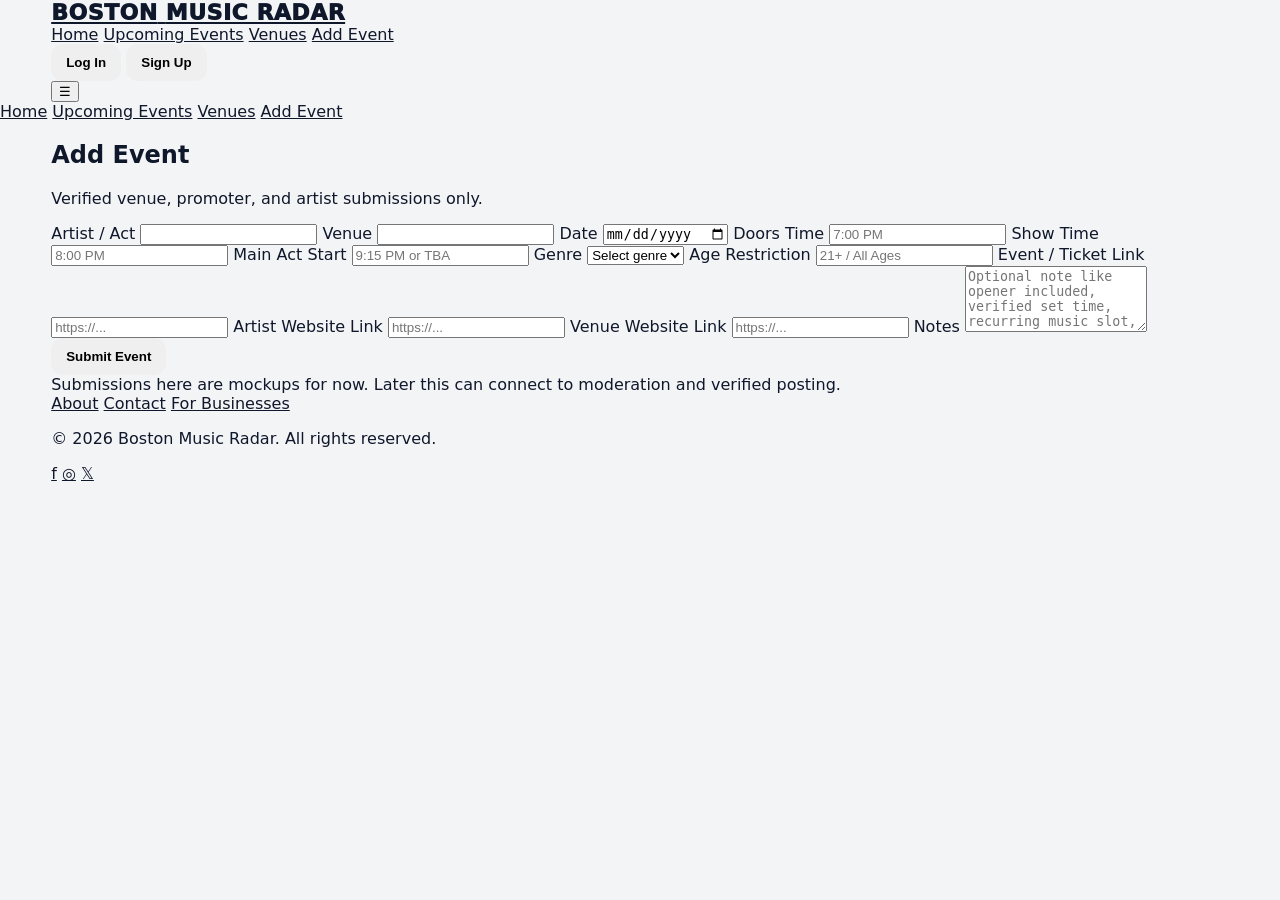
==== commit 4c43ea57: "Update add-event.html" ====
--- a/add-event.html
+++ b/add-event.html
@@ -1,71 +1,172 @@
-<!doctype html>
+<!DOCTYPE html>
 <html lang="en">
 <head>
-  <meta charset="utf-8" />
-  <meta name="viewport" content="width=device-width,initial-scale=1" />
-  <title>Add Event · Boston Music Radar</title>
-  <link rel="stylesheet" href="./styles.css" />
+  <meta charset="UTF-8" />
+  <meta name="viewport" content="width=device-width, initial-scale=1.0" />
+  <title>Add Event | Boston Music Radar</title>
+  <link rel="preconnect" href="https://fonts.googleapis.com" />
+  <link rel="preconnect" href="https://fonts.gstatic.com" crossorigin />
+  <link
+    href="https://fonts.googleapis.com/css2?family=Inter:wght@400;500;600;700;800;900&display=swap"
+    rel="stylesheet"
+  />
+  <link rel="stylesheet" href="styles.css" />
 </head>
-<body>
-  <header class="topbar">
-    <div class="container topbar__inner">
-      <div class="brand">
-        <span class="brand__boston">BOSTON</span>
-        <span class="brand__music">MUSIC</span>
-        <span class="brand__radar">RADAR</span>
+<body data-page="add-event">
+  <header class="site-header">
+    <div class="container header-inner">
+      <a href="index.html" class="brand">
+        <span class="brand-white">BOSTON</span>
+        <span class="brand-red">MUSIC RADAR</span>
+      </a>
+
+      <nav class="main-nav">
+        <a href="index.html">Home</a>
+        <a href="events.html">Upcoming Events</a>
+        <a href="venues.html">Venues</a>
+        <a href="add-event.html" class="active">Add Event</a>
+      </nav>
+
+      <div class="header-actions">
+        <button class="btn btn-red btn-small">Log In</button>
+        <button class="btn btn-outline btn-small">Sign Up</button>
       </div>
-      <nav class="nav">
-        <a class="nav__link" href="./index.html">Home</a>
-        <a class="nav__link" href="./events.html">Events</a>
-        <a class="nav__link" href="./venues.html">Venues</a>
-        <a class="nav__link is-active" href="./add-event.html">Add Event</a>
-      </nav>
-      <div class="nav__actions">
-        <a class="btn btn--primary" href="#">Log In</a>
-        <a class="btn btn--ghost" href="#">Sign Up</a>
-      </div>
+
+      <button class="mobile-menu-btn" id="mobileMenuBtn" aria-label="Toggle menu">
+        ☰
+      </button>
+    </div>
+
+    <div class="mobile-nav" id="mobileNav">
+      <a href="index.html">Home</a>
+      <a href="events.html">Upcoming Events</a>
+      <a href="venues.html">Venues</a>
+      <a href="add-event.html" class="active">Add Event</a>
     </div>
   </header>
 
-  <main class="container" style="padding:24px 0;">
-    <h1 style="margin:0 0 10px;">Add Event</h1>
-    <p class="muted" style="margin:0 0 18px;">Demo form. Real version = verified posting + moderation.</p>
+  <main class="page-shell">
+    <section class="page-hero page-hero-small">
+      <div class="container">
+        <h1>Add Event</h1>
+        <p>Verified venue, promoter, and artist submissions only.</p>
+      </div>
+    </section>
 
-    <div class="event" style="grid-template-columns:1fr;">
-      <div class="event__body" style="padding:14px;">
-        <label class="muted" style="display:block;margin-bottom:6px;">Event title</label>
-        <input class="input" placeholder="Artist / night name" />
+    <section class="page-content">
+      <div class="container">
+        <div class="form-card">
+          <form id="addEventForm" class="event-form">
+            <div class="form-grid">
+              <label>
+                Artist / Act
+                <input type="text" name="artist" required />
+              </label>
 
-        <label class="muted" style="display:block;margin:12px 0 6px;">Date & time</label>
-        <input class="input" placeholder="Fri · 7:00 PM" />
+              <label>
+                Venue
+                <input type="text" name="venue" required />
+              </label>
 
-        <label class="muted" style="display:block;margin:12px 0 6px;">Venue</label>
-        <input class="input" placeholder="Venue name + city" />
+              <label>
+                Date
+                <input type="date" name="date" required />
+              </label>
 
-        <label class="muted" style="display:block;margin:12px 0 6px;">Genre</label>
-        <input class="input" placeholder="Rock / Pop / Electronic…" />
+              <label>
+                Doors Time
+                <input type="text" name="doors" placeholder="7:00 PM" />
+              </label>
 
-        <label class="muted" style="display:block;margin:12px 0 6px;">Ticket link</label>
-        <input class="input" placeholder="https://..." />
+              <label>
+                Show Time
+                <input type="text" name="show" placeholder="8:00 PM" required />
+              </label>
 
-        <div style="margin-top:14px;">
-          <a class="btn btn--primary" href="#" onclick="alert('Demo only — posting will be verified-only.');return false;">Submit (demo)</a>
+              <label>
+                Main Act Start
+                <input type="text" name="mainAct" placeholder="9:15 PM or TBA" />
+              </label>
+
+              <label>
+                Genre
+                <select name="genre" required>
+                  <option value="">Select genre</option>
+                  <option>Rock</option>
+                  <option>Hip-Hop</option>
+                  <option>Jazz</option>
+                  <option>Pop</option>
+                  <option>Electronic</option>
+                  <option>R&B</option>
+                  <option>Folk</option>
+                  <option>Metal</option>
+                  <option>Latin</option>
+                  <option>Classical</option>
+                </select>
+              </label>
+
+              <label>
+                Age Restriction
+                <input type="text" name="age" placeholder="21+ / All Ages" />
+              </label>
+
+              <label class="full-width">
+                Event / Ticket Link
+                <input type="url" name="eventUrl" placeholder="https://..." required />
+              </label>
+
+              <label class="full-width">
+                Artist Website Link
+                <input type="url" name="artistUrl" placeholder="https://..." />
+              </label>
+
+              <label class="full-width">
+                Venue Website Link
+                <input type="url" name="venueUrl" placeholder="https://..." />
+              </label>
+
+              <label class="full-width">
+                Notes
+                <textarea
+                  name="notes"
+                  rows="4"
+                  placeholder="Optional note like opener included, verified set time, recurring music slot, etc."
+                ></textarea>
+              </label>
+            </div>
+
+            <div class="form-actions">
+              <button type="submit" class="btn btn-red">Submit Event</button>
+            </div>
+          </form>
+
+          <div class="submission-note" id="submissionNote">
+            Submissions here are mockups for now. Later this can connect to moderation and verified posting.
+          </div>
+        </div>
+      </div>
+    </section>
+  </main>
+
+  <footer class="site-footer">
+    <div class="container footer-inner">
+      <div class="footer-links">
+        <a href="venues.html">About</a>
+        <a href="add-event.html">Contact</a>
+        <a href="venues.html">For Businesses</a>
+      </div>
+
+      <div class="footer-right">
+        <p>© 2026 Boston Music Radar. All rights reserved.</p>
+        <div class="socials">
+          <a href="#" aria-label="Facebook">f</a>
+          <a href="#" aria-label="Instagram">◎</a>
+          <a href="#" aria-label="X">𝕏</a>
         </div>
       </div>
     </div>
-  </main>
-
-  <footer class="footer">
-    <div class="container footer__inner">
-      <div class="footer__links">
-        <a href="./index.html">Home</a><span class="sep">|</span>
-        <a href="./events.html">Events</a><span class="sep">|</span>
-        <a href="./venues.html">Venues</a>
-      </div>
-      <div class="footer__copy">© 2026 Boston Music Radar</div>
-    </div>
   </footer>
 
-  <script src="./app.js" defer></script>
+  <script src="app.js"></script>
 </body>
 </html>
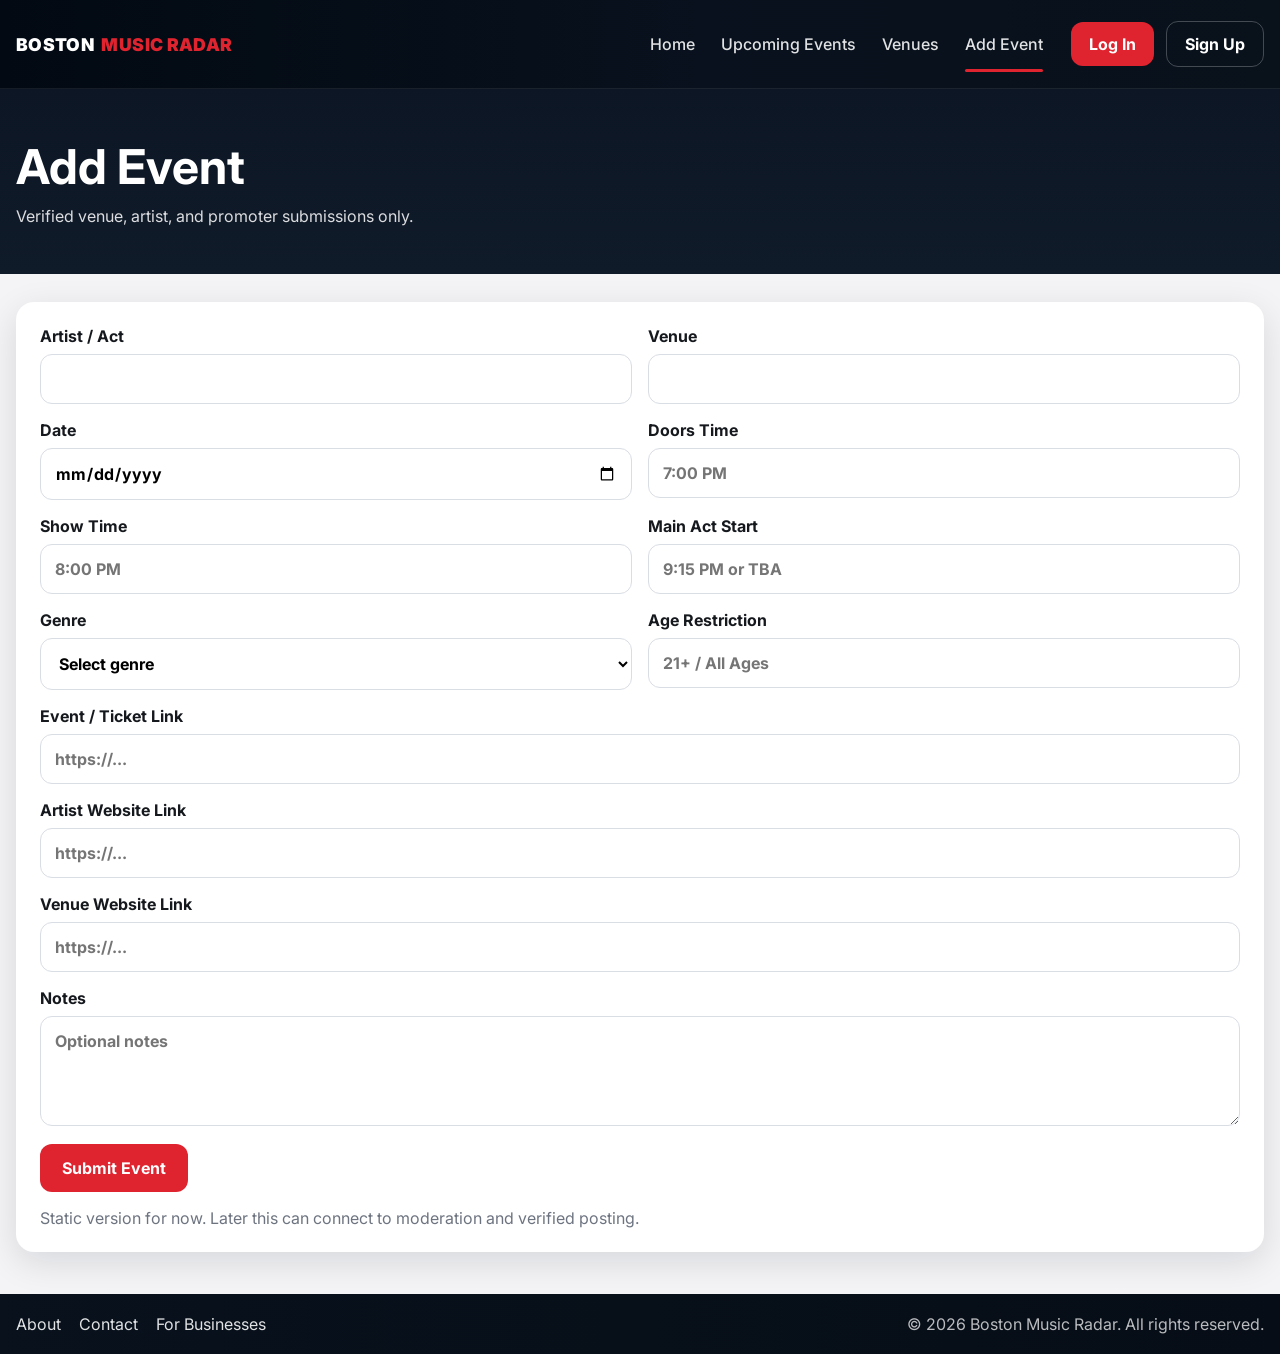
==== commit 3e465fd7: "Update add-event.html" ====
--- a/add-event.html
+++ b/add-event.html
@@ -6,13 +6,10 @@
   <title>Add Event | Boston Music Radar</title>
   <link rel="preconnect" href="https://fonts.googleapis.com" />
   <link rel="preconnect" href="https://fonts.gstatic.com" crossorigin />
-  <link
-    href="https://fonts.googleapis.com/css2?family=Inter:wght@400;500;600;700;800;900&display=swap"
-    rel="stylesheet"
-  />
+  <link href="https://fonts.googleapis.com/css2?family=Inter:wght@400;500;600;700;800;900&display=swap" rel="stylesheet" />
   <link rel="stylesheet" href="styles.css" />
 </head>
-<body data-page="add-event">
+<body>
   <header class="site-header">
     <div class="container header-inner">
       <a href="index.html" class="brand">
@@ -28,20 +25,9 @@
       </nav>
 
       <div class="header-actions">
-        <button class="btn btn-red btn-small">Log In</button>
-        <button class="btn btn-outline btn-small">Sign Up</button>
+        <a href="#" class="btn btn-red btn-small">Log In</a>
+        <a href="#" class="btn btn-outline btn-small">Sign Up</a>
       </div>
-
-      <button class="mobile-menu-btn" id="mobileMenuBtn" aria-label="Toggle menu">
-        ☰
-      </button>
-    </div>
-
-    <div class="mobile-nav" id="mobileNav">
-      <a href="index.html">Home</a>
-      <a href="events.html">Upcoming Events</a>
-      <a href="venues.html">Venues</a>
-      <a href="add-event.html" class="active">Add Event</a>
     </div>
   </header>
 
@@ -49,28 +35,28 @@
     <section class="page-hero page-hero-small">
       <div class="container">
         <h1>Add Event</h1>
-        <p>Verified venue, promoter, and artist submissions only.</p>
+        <p>Verified venue, artist, and promoter submissions only.</p>
       </div>
     </section>
 
     <section class="page-content">
       <div class="container">
         <div class="form-card">
-          <form id="addEventForm" class="event-form">
+          <form class="event-form">
             <div class="form-grid">
               <label>
                 Artist / Act
-                <input type="text" name="artist" required />
+                <input type="text" name="artist" />
               </label>
 
               <label>
                 Venue
-                <input type="text" name="venue" required />
+                <input type="text" name="venue" />
               </label>
 
               <label>
                 Date
-                <input type="date" name="date" required />
+                <input type="date" name="date" />
               </label>
 
               <label>
@@ -80,7 +66,7 @@
 
               <label>
                 Show Time
-                <input type="text" name="show" placeholder="8:00 PM" required />
+                <input type="text" name="show" placeholder="8:00 PM" />
               </label>
 
               <label>
@@ -90,8 +76,8 @@
 
               <label>
                 Genre
-                <select name="genre" required>
-                  <option value="">Select genre</option>
+                <select name="genre">
+                  <option>Select genre</option>
                   <option>Rock</option>
                   <option>Hip-Hop</option>
                   <option>Jazz</option>
@@ -112,7 +98,7 @@
 
               <label class="full-width">
                 Event / Ticket Link
-                <input type="url" name="eventUrl" placeholder="https://..." required />
+                <input type="url" name="eventUrl" placeholder="https://..." />
               </label>
 
               <label class="full-width">
@@ -127,11 +113,7 @@
 
               <label class="full-width">
                 Notes
-                <textarea
-                  name="notes"
-                  rows="4"
-                  placeholder="Optional note like opener included, verified set time, recurring music slot, etc."
-                ></textarea>
+                <textarea rows="4" placeholder="Optional notes"></textarea>
               </label>
             </div>
 
@@ -140,8 +122,8 @@
             </div>
           </form>
 
-          <div class="submission-note" id="submissionNote">
-            Submissions here are mockups for now. Later this can connect to moderation and verified posting.
+          <div class="submission-note">
+            Static version for now. Later this can connect to moderation and verified posting.
           </div>
         </div>
       </div>
@@ -155,18 +137,10 @@
         <a href="add-event.html">Contact</a>
         <a href="venues.html">For Businesses</a>
       </div>
-
       <div class="footer-right">
         <p>© 2026 Boston Music Radar. All rights reserved.</p>
-        <div class="socials">
-          <a href="#" aria-label="Facebook">f</a>
-          <a href="#" aria-label="Instagram">◎</a>
-          <a href="#" aria-label="X">𝕏</a>
-        </div>
       </div>
     </div>
   </footer>
-
-  <script src="app.js"></script>
 </body>
 </html>
--- a/styles.css
+++ b/styles.css
@@ -1,247 +1,788 @@
-:root{
-  --bg:#f3f4f6;
-  --card:#ffffff;
-  --ink:#0f172a;
-  --muted:#64748b;
-  --line:#e5e7eb;
-  --accent:#dc2626;
-  --shadow: 0 10px 30px rgba(2,6,23,.10);
-  --radius:16px;
-}
-
-*{box-sizing:border-box}
-html,body{height:100%}
-body{
-  margin:0;
-  font-family: ui-sans-serif, system-ui, -apple-system, Segoe UI, Roboto, Helvetica, Arial;
-  background:var(--bg);
-  color:var(--ink);
-}
-a{color:inherit}
-.container{width:min(1180px, 92vw); margin:0 auto}
-
-.input{
-  width:100%;
-  padding:12px;
-  border-radius:12px;
-  border:1px solid var(--line);
-  outline:none;
-}
-
-.announce{background:#111827;color:rgba(255,255,255,.9);border-bottom:1px solid rgba(255,255,255,.08)}
-.announce__inner{display:flex;align-items:center;justify-content:space-between;gap:14px;padding:10px 0}
-.announce__left{font-size:13px;font-weight:650;opacity:.92}
-.announce__cta{
-  font-size:13px;font-weight:900;color:#fff;text-decoration:none;
-  padding:8px 12px;border-radius:999px;
-  background:rgba(220,38,38,.18);
-  border:1px solid rgba(220,38,38,.35);
-}
-
-.topbar{
-  background: linear-gradient(180deg, #05070c, #0b1220);
-  border-bottom: 1px solid rgba(255,255,255,.06);
-  position:sticky;top:0;z-index:9999;
-}
-.topbar__inner{display:flex;align-items:center;justify-content:space-between;gap:24px;padding:18px 0}
-.brand{font-weight:950;letter-spacing:.5px;font-size:22px;white-space:nowrap}
-.brand__boston{color:#fff}
-.brand__music{color:var(--accent);margin:0 6px}
-.brand__radar{color:#fff}
-
-.nav{display:flex;gap:22px;align-items:center;flex:1;justify-content:center}
-.nav__link{
-  color:rgba(255,255,255,.85);
-  text-decoration:none;
-  font-weight:650;
-  font-size:14px;
-  padding:8px 10px;
-  border-radius:10px;
-}
-.nav__link:hover{background:rgba(255,255,255,.06)}
-.nav__link.is-active{background:rgba(220,38,38,.18);color:#fff}
-.nav__actions{display:flex;gap:10px;align-items:center}
-
-.btn{
-  display:inline-flex;align-items:center;justify-content:center;gap:8px;
-  border-radius:12px;padding:10px 14px;font-weight:850;text-decoration:none;
-  border:1px solid transparent;cursor:pointer;user-select:none;
-}
-.btn--primary{background:var(--accent);color:#fff;box-shadow: 0 10px 25px rgba(220,38,38,.22)}
-.btn--ghost{background:transparent;color:#fff;border-color: rgba(255,255,255,.18)}
-.btn--ghost-dark{background:#fff;color:#0f172a;border:1px solid var(--line)}
-.btn--dark{background:#0f172a;color:#fff}
-.btn--small{padding:9px 12px;border-radius:11px;font-size:13px}
-.btn--search{min-width:140px}
-
-.hero{position:relative;height:310px;display:flex;align-items:flex-end;overflow:hidden}
-.hero__bg{
-  position:absolute;inset:0;
+:root {
+  --bg: #f4f4f6;
+  --white: #ffffff;
+  --dark: #08111c;
+  --dark-2: #0f1a27;
+  --dark-3: #152233;
+  --text: #15181d;
+  --muted: #6d7480;
+  --border: #d9dde4;
+  --red: #df2430;
+  --red-dark: #c41f29;
+  --blue-tag: #e8f0ff;
+  --shadow: 0 10px 35px rgba(10, 18, 30, 0.12);
+  --radius: 18px;
+  --radius-sm: 10px;
+  --container: 1280px;
+}
+
+* {
+  box-sizing: border-box;
+}
+
+html {
+  scroll-behavior: smooth;
+}
+
+body {
+  margin: 0;
+  font-family: "Inter", sans-serif;
+  background: var(--bg);
+  color: var(--text);
+}
+
+img {
+  max-width: 100%;
+  display: block;
+}
+
+a {
+  color: inherit;
+  text-decoration: none;
+}
+
+button,
+input,
+select,
+textarea {
+  font: inherit;
+}
+
+.container {
+  width: min(var(--container), calc(100% - 32px));
+  margin: 0 auto;
+}
+
+/* Header */
+.site-header {
+  position: sticky;
+  top: 0;
+  z-index: 1000;
+  background: linear-gradient(90deg, #020912 0%, #08111d 55%, #09111b 100%);
+  border-bottom: 1px solid rgba(255,255,255,0.08);
+}
+
+.header-inner {
+  min-height: 88px;
+  display: flex;
+  align-items: center;
+  justify-content: space-between;
+  gap: 28px;
+}
+
+.brand {
+  font-weight: 900;
+  font-size: 1.1rem;
+  letter-spacing: 0.02em;
+  white-space: nowrap;
+}
+
+.brand-white {
+  color: #fff;
+}
+
+.brand-red {
+  color: var(--red);
+  margin-left: 4px;
+}
+
+.main-nav {
+  display: flex;
+  align-items: center;
+  gap: 26px;
+  margin-left: auto;
+}
+
+.main-nav a {
+  color: rgba(255,255,255,0.88);
+  font-weight: 500;
+  padding: 8px 0;
+  position: relative;
+}
+
+.main-nav a.active::after,
+.main-nav a:hover::after {
+  content: "";
+  position: absolute;
+  left: 0;
+  bottom: -10px;
+  width: 100%;
+  height: 3px;
+  background: var(--red);
+  border-radius: 999px;
+}
+
+.header-actions {
+  display: flex;
+  align-items: center;
+  gap: 12px;
+}
+
+.mobile-menu-btn {
+  display: none;
+  border: 1px solid rgba(255,255,255,0.18);
+  background: transparent;
+  color: #fff;
+  border-radius: 10px;
+  padding: 10px 12px;
+  cursor: pointer;
+}
+
+.mobile-nav {
+  display: none;
+  padding: 0 16px 16px;
+  background: #08111c;
+  border-top: 1px solid rgba(255,255,255,0.08);
+}
+
+.mobile-nav a {
+  display: block;
+  color: #fff;
+  padding: 12px 0;
+  border-bottom: 1px solid rgba(255,255,255,0.06);
+}
+
+/* Buttons */
+.btn {
+  border: none;
+  border-radius: 12px;
+  cursor: pointer;
+  font-weight: 700;
+  transition: 0.2s ease;
+  padding: 14px 22px;
+}
+
+.btn:hover {
+  transform: translateY(-1px);
+}
+
+.btn-small {
+  padding: 12px 18px;
+}
+
+.btn-red {
+  background: var(--red);
+  color: #fff;
+}
+
+.btn-red:hover {
+  background: var(--red-dark);
+}
+
+.btn-outline {
+  background: transparent;
+  color: #fff;
+  border: 1px solid rgba(255,255,255,0.24);
+}
+
+/* Hero */
+.hero {
+  position: relative;
+  min-height: 500px;
+  display: flex;
+  align-items: center;
   background:
-    linear-gradient(90deg, rgba(2,6,23,.78), rgba(2,6,23,.35)),
-    url("https://images.unsplash.com/photo-1511671782779-c97d3d27a1d4?auto=format&fit=crop&w=2000&q=70");
-  background-size:cover;background-position:center;
-}
-.hero__inner{position:relative;padding:34px 0 26px}
-.hero__top{display:flex;align-items:flex-end;justify-content:space-between;gap:14px}
-.hero__title{margin:0;color:#fff;font-size:44px;line-height:1.05}
-.hero__sub{margin:10px 0 18px;color:rgba(255,255,255,.85);font-weight:600}
-.accent{color:var(--accent)}
-
-.toggle{
-  display:flex;gap:8px;
-  background: rgba(255,255,255,.10);
-  border:1px solid rgba(255,255,255,.16);
-  padding:8px;border-radius:999px;
-}
-.toggle__btn{
-  border:none;background:transparent;color:#fff;
-  font-weight:900;padding:10px 14px;border-radius:999px;cursor:pointer;
-}
-.toggle__btn.is-active{background:rgba(220,38,38,.22);border:1px solid rgba(220,38,38,.35)}
-
-.search{
-  display:grid;
-  grid-template-columns: 1.6fr .9fr .8fr auto;
-  gap:10px;
-  background: rgba(255,255,255,.10);
-  border:1px solid rgba(255,255,255,.16);
+    linear-gradient(rgba(5, 10, 18, 0.35), rgba(5, 10, 18, 0.68)),
+    url("https://images.unsplash.com/photo-1501386761578-eac5c94b800a?auto=format&fit=crop&w=1600&q=80")
+    center/cover no-repeat;
+}
+
+.hero-overlay {
+  position: absolute;
+  inset: 0;
+  background:
+    radial-gradient(circle at center, rgba(255,255,255,0.08), transparent 48%),
+    linear-gradient(180deg, rgba(5, 10, 18, 0.1) 0%, rgba(5, 10, 18, 0.55) 100%);
+}
+
+.hero-content {
+  position: relative;
+  z-index: 1;
+  text-align: center;
+  padding: 72px 0 60px;
+}
+
+.hero h1 {
+  margin: 0;
+  color: #fff;
+  font-size: clamp(2.4rem, 5vw, 4.7rem);
+  line-height: 0.98;
+  font-weight: 900;
+  letter-spacing: -0.03em;
+  text-transform: uppercase;
+}
+
+.hero h1 span {
+  color: var(--red);
+}
+
+.hero p {
+  color: rgba(255,255,255,0.92);
+  font-size: 1.2rem;
+  margin: 18px 0 26px;
+}
+
+.search-bar {
+  display: grid;
+  grid-template-columns: 2fr 1fr 1fr auto;
+  gap: 10px;
+  max-width: 920px;
+  margin: 0 auto;
+  background: #fff;
+  padding: 10px;
   border-radius: 18px;
-  padding:12px;
-}
-.search__field{
-  display:flex;align-items:center;gap:10px;
-  background: rgba(255,255,255,.92);
-  border:1px solid rgba(2,6,23,.08);
-  border-radius:14px;
-  padding:12px;
-}
-.search__field--small{padding:10px 12px}
-.search__icon{opacity:.65}
-.search__input{border:none;outline:none;width:100%;font-size:14px;background:transparent}
-.search__select{width:100%;border:none;background:transparent;outline:none;font-size:14px}
-
-.main{display:grid;grid-template-columns: 1.55fr .75fr;gap:22px;padding:22px 0 24px}
-.section-head{display:flex;align-items:baseline;gap:10px;margin:8px 0 12px}
-.section-head--between{justify-content:space-between;align-items:center}
-.section-title{margin:0;font-size:22px}
-.muted{color:var(--muted);font-weight:650;font-size:13px}
-
-.genre-row{display:flex;gap:10px;flex-wrap:wrap;padding:6px 0 14px}
-.pill{
-  border:none;background:#111827;color:#fff;
-  padding:10px 14px;border-radius:999px;font-weight:900;font-size:13px;cursor:pointer;
-}
-.pill.is-active{background:var(--accent)}
-.pill--ghost{background:#fff;color:#0f172a;border:1px solid var(--line)}
-
-.day-group{margin-bottom:16px}
-.day-bar{
-  background: var(--accent);
-  color:#fff;border-radius: 14px;padding:12px 14px;font-weight:950;
-  display:flex;justify-content:space-between;align-items:center;
-}
-.day-bar--dark{background:#111827}
-.day-bar__note{
-  font-size:12px;font-weight:850;opacity:.9;
-  padding:6px 10px;border-radius:999px;
-  border:1px solid rgba(255,255,255,.22);
-  background: rgba(255,255,255,.10);
-}
-
-.event{
-  margin-top:12px;background:var(--card);border:1px solid var(--line);
-  border-radius: var(--radius);box-shadow: var(--shadow);
-  display:grid;grid-template-columns: 160px 1fr auto;gap:14px;overflow:hidden;
-}
-.event__img{width:100%;height:100%;object-fit:cover;min-height:98px}
-.event__body{padding:14px 0}
-.event__cta{padding:14px 14px 14px 0;display:flex;align-items:center}
-.event__title-row{display:flex;align-items:center;gap:8px}
-.event__title{margin:0;font-size:18px}
-.badge{display:inline-flex;align-items:center;justify-content:center;width:20px;height:20px;border-radius:999px;font-size:12px;font-weight:950}
-.badge--verified{background: rgba(59,130,246,.15);color:#2563eb;border:1px solid rgba(37,99,235,.30)}
-.event__meta{margin:6px 0 8px;color:var(--muted);font-weight:700;font-size:13px}
-.dot{margin:0 6px;opacity:.7}
-.event__tags{display:flex;gap:10px;align-items:center;padding-bottom:2px;flex-wrap:wrap}
-.tag{
-  padding:6px 10px;border-radius:999px;
-  background: rgba(220,38,38,.10);
-  color: #b91c1c;font-weight:950;font-size:12px;
-  border:1px solid rgba(220,38,38,.18);
-}
-.link{color:#2563eb;font-weight:900;text-decoration:none}
-.link:hover{text-decoration:underline}
-
-.aside-title{margin:12px 0 12px;font-size:22px}
-.ad-card{background:var(--card);border:1px solid var(--line);border-radius: var(--radius);overflow:hidden;box-shadow: var(--shadow);margin-bottom:14px;position:relative}
-.ad-card__label{position:absolute;top:12px;left:12px;padding:6px 10px;border-radius:999px;background: rgba(15,23,42,.78);color: rgba(255,255,255,.92);border:1px solid rgba(255,255,255,.18);font-size:12px;font-weight:900}
-.ad-card__img{width:100%;height:140px;object-fit:cover}
-.ad-card__body{padding:14px}
-.ad-card__title{font-weight:950;font-size:16px;margin-bottom:4px}
-.ad-card__sub{color:var(--muted);font-weight:700;font-size:13px;margin-bottom:10px}
-.ad-card__chip{display:inline-block;padding:6px 10px;border-radius:999px;border:1px solid var(--line);background:#f8fafc;color:#334155;font-weight:850;font-size:12px;margin-bottom:12px}
-
-.follow{background:var(--card);border:1px solid var(--line);border-radius: var(--radius);box-shadow: var(--shadow);padding:14px}
-.follow__label{font-weight:950;margin-bottom:10px}
-.social{display:flex;gap:12px}
-.social__btn{width:54px;height:54px;border-radius:14px;background:#fff;border:1px solid var(--line);display:inline-flex;align-items:center;justify-content:center;box-shadow: 0 10px 18px rgba(2,6,23,.08);text-decoration:none}
-.social__svg{width:26px;height:26px;fill:#111827}
-
-.footer{background:#0b1220;color:rgba(255,255,255,.82);border-top:1px solid rgba(255,255,255,.08)}
-.footer__inner{padding:18px 0;display:flex;justify-content:space-between;align-items:center;gap:14px;flex-wrap:wrap}
-.footer__links a{color:rgba(255,255,255,.85);text-decoration:none;font-weight:800}
-.sep{opacity:.45;margin:0 10px}
-.footer__copy{font-weight:700;font-size:13px}
-
-.sr-only{
-  position:absolute !important;
-  width:1px;height:1px;padding:0;margin:-1px;
-  overflow:hidden;clip:rect(0,0,0,0);
-  white-space:nowrap;border:0;
-}
-
-/* RSVP */
-.rsvp{
-  display:flex;align-items:center;gap:12px;
-  margin-top:10px;padding-top:10px;border-top:1px solid var(--line);
-  position:relative;
-}
-.rsvp__meta{display:flex;align-items:center;gap:8px;color:var(--muted);font-weight:700;font-size:13px}
-.rsvp__avatars{margin-left:auto;display:flex;align-items:center;gap:6px}
-.rsvp__avatar{width:12px;height:12px;border-radius:999px;display:inline-block;background:#111827;opacity:.75}
-.rsvp__more{font-size:12px;font-weight:900;color:var(--muted);padding:4px 8px;border-radius:999px;border:1px solid var(--line);background:#fff}
-.rsvp__btn.is-on{border-color: rgba(220,38,38,.35);background: rgba(220,38,38,.10);color:#b91c1c}
-.rsvp__privacy{border:1px solid var(--line);background:#fff;color:#0f172a;font-weight:900;font-size:12px;padding:8px 10px;border-radius:999px;cursor:pointer}
-.rsvp__panel{
-  position:absolute;right:0;top:46px;width:260px;
-  background:#fff;border:1px solid var(--line);
-  border-radius:14px;box-shadow: 0 18px 40px rgba(2,6,23,.14);
-  padding:12px;z-index:20;
-}
-.rsvp__panel-title{font-weight:950;margin-bottom:8px}
-.rsvp__toggle{display:flex;gap:10px;align-items:flex-start;font-weight:750;color:#0f172a;font-size:13px}
-.rsvp__panel-note{margin-top:8px;color:var(--muted);font-weight:650;font-size:12px}
+  box-shadow: var(--shadow);
+}
+
+.search-field {
+  position: relative;
+}
+
+.search-bar input,
+.search-bar select {
+  width: 100%;
+  height: 58px;
+  border: 1px solid var(--border);
+  border-radius: 12px;
+  padding: 0 16px;
+  background: #fff;
+}
+
+.search-bar input:focus,
+.search-bar select:focus,
+.filters-grid input:focus,
+.filters-grid select:focus,
+.event-form input:focus,
+.event-form select:focus,
+.event-form textarea:focus {
+  outline: 2px solid rgba(223, 36, 48, 0.15);
+  border-color: var(--red);
+}
+
+/* Main home layout */
+.home-main {
+  padding: 30px 0 42px;
+}
+
+.home-grid {
+  display: grid;
+  grid-template-columns: minmax(0, 2.2fr) minmax(310px, 0.9fr);
+  gap: 20px;
+}
+
+.content-left,
+.sidebar,
+.form-card,
+.filters-card,
+.venue-card {
+  background: var(--white);
+  border-radius: var(--radius);
+  box-shadow: var(--shadow);
+}
+
+.genre-section,
+.events-section,
+.sidebar {
+  padding: 24px;
+}
+
+.genre-section h2,
+.sidebar h2,
+.section-heading h2 {
+  margin: 0;
+  font-size: 1.35rem;
+}
+
+.genre-pills {
+  display: flex;
+  flex-wrap: wrap;
+  gap: 10px;
+  margin-top: 18px;
+}
+
+.genre-pill {
+  border: 1px solid var(--border);
+  background: #fff;
+  color: var(--dark);
+  border-radius: 10px;
+  padding: 10px 16px;
+  font-weight: 700;
+  cursor: pointer;
+}
+
+.genre-pill.active,
+.genre-pill:hover {
+  background: var(--dark);
+  color: #fff;
+  border-color: var(--dark);
+}
+
+.section-heading {
+  display: flex;
+  align-items: center;
+  gap: 14px;
+  margin-bottom: 18px;
+}
+
+.section-heading span {
+  color: var(--muted);
+  font-size: 0.96rem;
+}
+
+.date-group {
+  margin-bottom: 18px;
+}
+
+.date-bar {
+  background: linear-gradient(90deg, var(--red), #c81a28 60%, #df2430);
+  color: #fff;
+  font-weight: 800;
+  padding: 12px 18px;
+  border-radius: 8px;
+  margin-bottom: 10px;
+  font-size: 1.05rem;
+}
+
+.event-card {
+  display: grid;
+  grid-template-columns: 180px 1fr auto;
+  gap: 18px;
+  align-items: center;
+  padding: 14px 0;
+  border-bottom: 1px solid #e9edf2;
+}
+
+.event-card:last-child {
+  border-bottom: none;
+}
+
+.event-thumb {
+  width: 180px;
+  height: 102px;
+  border-radius: 10px;
+  object-fit: cover;
+}
+
+.event-info h3 {
+  margin: 0 0 8px;
+  font-size: 1.85rem;
+  line-height: 1;
+}
+
+.event-meta,
+.event-submeta {
+  display: flex;
+  flex-wrap: wrap;
+  gap: 8px;
+  align-items: center;
+  margin: 0 0 8px;
+}
+
+.event-meta {
+  font-size: 1.05rem;
+  color: #222833;
+  font-weight: 600;
+}
+
+.event-submeta {
+  color: #445062;
+}
+
+.dot-sep {
+  color: #8a92a1;
+}
+
+.small-tag {
+  display: inline-flex;
+  align-items: center;
+  padding: 4px 8px;
+  border-radius: 999px;
+  background: #f1f4f8;
+  color: #394456;
+  font-size: 0.85rem;
+  font-weight: 700;
+}
+
+.link-row {
+  display: flex;
+  flex-wrap: wrap;
+  gap: 12px;
+  margin-top: 10px;
+}
+
+.inline-link {
+  color: #1a5ee8;
+  font-weight: 600;
+  font-size: 0.95rem;
+}
+
+.inline-link:hover {
+  text-decoration: underline;
+}
+
+.event-actions {
+  display: flex;
+  flex-direction: column;
+  gap: 10px;
+  align-items: stretch;
+  min-width: 155px;
+}
+
+.btn-event {
+  width: 100%;
+  border-radius: 10px;
+  padding: 12px 18px;
+}
+
+.btn-dark {
+  background: var(--dark);
+  color: #fff;
+}
+
+.rsvp-box {
+  display: flex;
+  flex-direction: column;
+  gap: 6px;
+  margin-top: 10px;
+  color: var(--muted);
+  font-size: 0.92rem;
+}
+
+.rsvp-actions {
+  display: flex;
+  flex-direction: column;
+  gap: 8px;
+  margin-top: 8px;
+}
+
+.rsvp-actions button {
+  padding: 10px 12px;
+  border-radius: 10px;
+  border: 1px solid var(--border);
+  background: #fff;
+  cursor: pointer;
+  font-weight: 700;
+}
+
+.rsvp-actions button:hover {
+  border-color: var(--red);
+  color: var(--red);
+}
+
+.sidebar h2 {
+  margin-bottom: 18px;
+}
+
+.business-card {
+  overflow: hidden;
+  border-radius: 16px;
+  border: 1px solid #e7ebf1;
+  box-shadow: 0 10px 22px rgba(10,18,30,0.07);
+  background: #fff;
+  margin-bottom: 16px;
+}
+
+.business-card img {
+  width: 100%;
+  height: 180px;
+  object-fit: cover;
+}
+
+.business-body {
+  padding: 16px;
+}
+
+.business-body h3 {
+  margin: 0 0 6px;
+  font-size: 1.1rem;
+}
+
+.business-body p {
+  margin: 0 0 10px;
+  color: #2e3948;
+  line-height: 1.45;
+}
+
+.business-tag {
+  display: inline-block;
+  background: #f2f4f7;
+  color: #5e6977;
+  border-radius: 8px;
+  padding: 6px 8px;
+  font-size: 0.9rem;
+  margin-bottom: 12px;
+}
+
+/* Pages */
+.page-shell {
+  min-height: calc(100vh - 180px);
+}
+
+.page-hero {
+  background: linear-gradient(180deg, #0c1624 0%, #101b2a 100%);
+  color: #fff;
+  padding: 52px 0;
+}
+
+.page-hero-small {
+  padding: 48px 0;
+}
+
+.page-hero h1 {
+  margin: 0 0 10px;
+  font-size: clamp(2rem, 4vw, 3rem);
+}
+
+.page-hero p {
+  margin: 0;
+  color: rgba(255,255,255,0.85);
+}
+
+.page-content {
+  padding: 28px 0 42px;
+}
+
+.filters-card {
+  padding: 18px;
+  margin-bottom: 22px;
+}
+
+.filters-grid {
+  display: grid;
+  grid-template-columns: 1.5fr 1fr 1fr;
+  gap: 12px;
+}
+
+.filters-grid input,
+.filters-grid select {
+  width: 100%;
+  height: 54px;
+  border: 1px solid var(--border);
+  border-radius: 12px;
+  padding: 0 14px;
+  background: #fff;
+}
+
+.venue-grid {
+  display: grid;
+  grid-template-columns: repeat(2, minmax(0, 1fr));
+  gap: 18px;
+}
+
+.venue-card {
+  padding: 22px;
+  border: 1px solid #e7ebf1;
+}
+
+.venue-card h3 {
+  margin: 0 0 8px;
+  font-size: 1.35rem;
+}
+
+.venue-card p {
+  margin: 0 0 10px;
+  color: #394456;
+  line-height: 1.55;
+}
+
+.venue-meta {
+  display: flex;
+  flex-wrap: wrap;
+  gap: 10px;
+  margin: 10px 0 14px;
+}
+
+.form-card {
+  padding: 24px;
+}
+
+.event-form {
+  display: block;
+}
+
+.form-grid {
+  display: grid;
+  grid-template-columns: repeat(2, minmax(0, 1fr));
+  gap: 16px;
+}
+
+.form-grid label {
+  display: flex;
+  flex-direction: column;
+  gap: 8px;
+  font-weight: 700;
+}
+
+.form-grid input,
+.form-grid select,
+.form-grid textarea {
+  width: 100%;
+  border: 1px solid var(--border);
+  border-radius: 12px;
+  background: #fff;
+  padding: 14px 14px;
+}
+
+.full-width {
+  grid-column: 1 / -1;
+}
+
+.form-actions {
+  margin-top: 18px;
+}
+
+.submission-note {
+  margin-top: 16px;
+  color: var(--muted);
+}
+
+/* Footer */
+.site-footer {
+  background: linear-gradient(90deg, #08111c 0%, #060d16 100%);
+  color: rgba(255,255,255,0.88);
+  padding: 20px 0;
+}
+
+.footer-inner {
+  display: flex;
+  justify-content: space-between;
+  gap: 18px;
+  align-items: center;
+}
+
+.footer-links,
+.footer-right,
+.socials {
+  display: flex;
+  align-items: center;
+  gap: 18px;
+  flex-wrap: wrap;
+}
+
+.footer-links a:hover {
+  color: #fff;
+}
+
+.footer-right p {
+  margin: 0;
+  color: rgba(255,255,255,0.72);
+}
+
+.socials a {
+  width: 34px;
+  height: 34px;
+  display: inline-flex;
+  align-items: center;
+  justify-content: center;
+  border: 1px solid rgba(255,255,255,0.18);
+  border-radius: 50%;
+  color: #fff;
+}
+
+/* Utility */
+.muted {
+  color: var(--muted);
+}
+
+.empty-state {
+  padding: 24px;
+  background: #fff;
+  border-radius: 16px;
+  box-shadow: var(--shadow);
+  color: var(--muted);
+  text-align: center;
+}
+
+.verified-badge {
+  color: #1f7cff;
+  font-size: 1rem;
+  vertical-align: middle;
+}
 
 /* Responsive */
-@media (max-width: 980px){
-  .nav{display:none}
-  .hero__title{font-size:34px}
-  .hero__top{flex-direction:column;align-items:flex-start}
-  .search{grid-template-columns: 1fr}
-  .btn--search{width:100%}
-  .main{grid-template-columns: 1fr}
-  .event{grid-template-columns: 120px 1fr}
-  .event__cta{padding:0 14px 14px;justify-content:flex-end}
-}
-@media (max-width: 540px){
-  .brand{font-size:18px}
-  .hero{height:340px}
-  .hero__title{font-size:28px}
-  .event{grid-template-columns: 1fr}
-  .event__img{height:150px}
-  .event__body{padding:12px 14px 0}
-  .event__cta{padding:12px 14px 14px}
-  .rsvp{flex-wrap:wrap}
-  .rsvp__avatars{margin-left:0}
-}
+@media (max-width: 1100px) {
+  .home-grid {
+    grid-template-columns: 1fr;
+  }
+
+  .venue-grid {
+    grid-template-columns: 1fr;
+  }
+
+  .event-card {
+    grid-template-columns: 150px 1fr;
+  }
+
+  .event-actions {
+    grid-column: 1 / -1;
+    flex-direction: row;
+    flex-wrap: wrap;
+  }
+
+  .event-actions .btn-event {
+    width: auto;
+  }
+}
+
+@media (max-width: 900px) {
+  .main-nav,
+  .header-actions {
+    display: none;
+  }
+
+  .mobile-menu-btn {
+    display: inline-flex;
+  }
+
+  .search-bar {
+    grid-template-columns: 1fr;
+    max-width: 640px;
+  }
+
+  .filters-grid,
+  .form-grid {
+    grid-template-columns: 1fr;
+  }
+
+  .event-card {
+    grid-template-columns: 1fr;
+  }
+
+  .event-thumb {
+    width: 100%;
+    height: 190px;
+  }
+
+  .footer-inner {
+    flex-direction: column;
+    align-items: flex-start;
+  }
+}
+
+@media (max-width: 640px) {
+  .hero {
+    min-height: 440px;
+  }
+
+  .hero-content {
+    padding: 50px 0 44px;
+  }
+
+  .genre-section,
+  .events-section,
+  .sidebar,
+  .form-card,
+  .filters-card,
+  .venue-card {
+    padding: 18px;
+  }
+
+  .section-heading {
+    flex-direction: column;
+    align-items: flex-start;
+  }
+
+  .event-info h3 {
+    font-size: 1.45rem;
+  }
+}
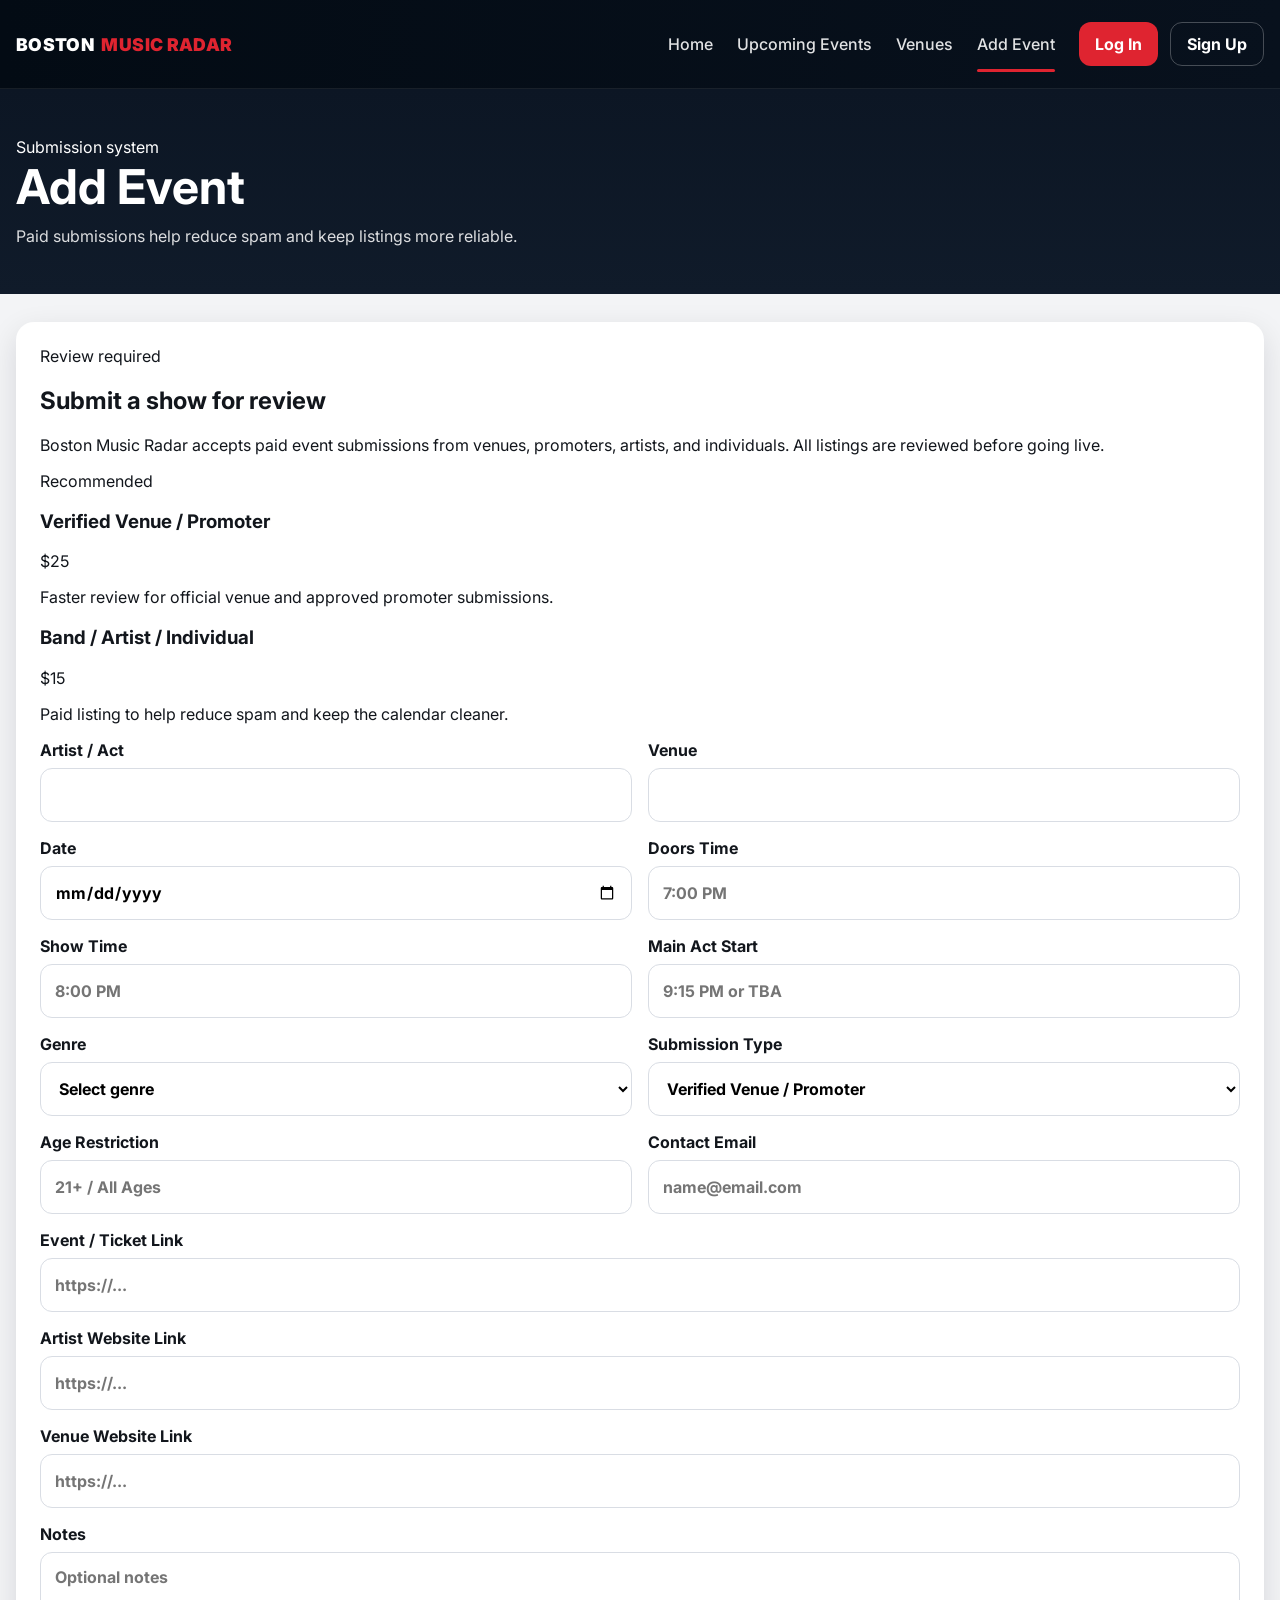
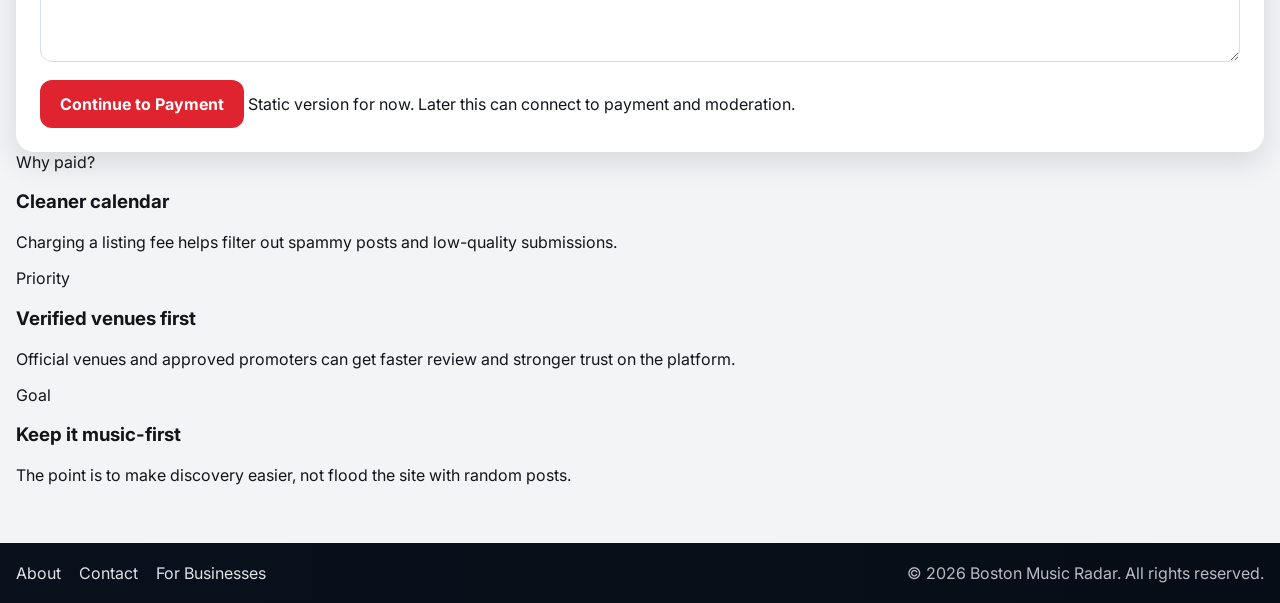
==== commit 01a57bfd: "Update add-event.html" ====
--- a/add-event.html
+++ b/add-event.html
@@ -34,14 +34,39 @@
   <main class="page-shell">
     <section class="page-hero page-hero-small">
       <div class="container">
+        <div class="hero-kicker">Submission system</div>
         <h1>Add Event</h1>
-        <p>Verified venue, artist, and promoter submissions only.</p>
+        <p>Paid submissions help reduce spam and keep listings more reliable.</p>
       </div>
     </section>
 
     <section class="page-content">
-      <div class="container">
+      <div class="container submission-layout">
         <div class="form-card">
+          <div class="form-intro">
+            <span class="pill-note">Review required</span>
+            <h2>Submit a show for review</h2>
+            <p>
+              Boston Music Radar accepts paid event submissions from venues, promoters, artists, and individuals.
+              All listings are reviewed before going live.
+            </p>
+          </div>
+
+          <div class="price-cards">
+            <div class="price-card featured">
+              <div class="price-tag">Recommended</div>
+              <h3>Verified Venue / Promoter</h3>
+              <div class="price">$25</div>
+              <p>Faster review for official venue and approved promoter submissions.</p>
+            </div>
+
+            <div class="price-card">
+              <h3>Band / Artist / Individual</h3>
+              <div class="price">$15</div>
+              <p>Paid listing to help reduce spam and keep the calendar cleaner.</p>
+            </div>
+          </div>
+
           <form class="event-form">
             <div class="form-grid">
               <label>
@@ -92,10 +117,23 @@
               </label>
 
               <label>
+                Submission Type
+                <select name="submissionType">
+                  <option>Verified Venue / Promoter</option>
+                  <option>Band / Artist / Individual</option>
+                </select>
+              </label>
+
+              <label>
                 Age Restriction
                 <input type="text" name="age" placeholder="21+ / All Ages" />
               </label>
 
+              <label>
+                Contact Email
+                <input type="email" name="email" placeholder="name@email.com" />
+              </label>
+
               <label class="full-width">
                 Event / Ticket Link
                 <input type="url" name="eventUrl" placeholder="https://..." />
@@ -117,15 +155,32 @@
               </label>
             </div>
 
-            <div class="form-actions">
-              <button type="submit" class="btn btn-red">Submit Event</button>
+            <div class="form-actions form-actions-split">
+              <button type="submit" class="btn btn-red">Continue to Payment</button>
+              <span class="form-note">Static version for now. Later this can connect to payment and moderation.</span>
             </div>
           </form>
-
-          <div class="submission-note">
-            Static version for now. Later this can connect to moderation and verified posting.
-          </div>
         </div>
+
+        <aside class="submission-sidebar">
+          <div class="sidebar-panel">
+            <span class="pill-note">Why paid?</span>
+            <h3>Cleaner calendar</h3>
+            <p>Charging a listing fee helps filter out spammy posts and low-quality submissions.</p>
+          </div>
+
+          <div class="sidebar-panel">
+            <span class="pill-note">Priority</span>
+            <h3>Verified venues first</h3>
+            <p>Official venues and approved promoters can get faster review and stronger trust on the platform.</p>
+          </div>
+
+          <div class="sidebar-panel">
+            <span class="pill-note">Goal</span>
+            <h3>Keep it music-first</h3>
+            <p>The point is to make discovery easier, not flood the site with random posts.</p>
+          </div>
+        </aside>
       </div>
     </section>
   </main>
--- a/styles.css
+++ b/styles.css
@@ -1,27 +1,20 @@
 :root {
-  --bg: #f4f4f6;
+  --bg: #f3f4f6;
   --white: #ffffff;
-  --dark: #08111c;
+  --dark: #07111b;
   --dark-2: #0f1a27;
-  --dark-3: #152233;
-  --text: #15181d;
-  --muted: #6d7480;
+  --text: #12161c;
+  --muted: #6c7480;
   --border: #d9dde4;
   --red: #df2430;
-  --red-dark: #c41f29;
-  --blue-tag: #e8f0ff;
-  --shadow: 0 10px 35px rgba(10, 18, 30, 0.12);
+  --red-dark: #c31c27;
+  --shadow: 0 10px 30px rgba(10, 18, 30, 0.12);
   --radius: 18px;
-  --radius-sm: 10px;
   --container: 1280px;
 }
 
 * {
   box-sizing: border-box;
-}
-
-html {
-  scroll-behavior: smooth;
 }
 
 body {
@@ -37,14 +30,14 @@
 }
 
 a {
+  text-decoration: none;
   color: inherit;
-  text-decoration: none;
-}
-
-button,
+}
+
 input,
 select,
-textarea {
+textarea,
+button {
   font: inherit;
 }
 
@@ -53,12 +46,8 @@
   margin: 0 auto;
 }
 
-/* Header */
 .site-header {
-  position: sticky;
-  top: 0;
-  z-index: 1000;
-  background: linear-gradient(90deg, #020912 0%, #08111d 55%, #09111b 100%);
+  background: linear-gradient(90deg, #030b14 0%, #08111d 100%);
   border-bottom: 1px solid rgba(255,255,255,0.08);
 }
 
@@ -67,12 +56,12 @@
   display: flex;
   align-items: center;
   justify-content: space-between;
-  gap: 28px;
+  gap: 24px;
 }
 
 .brand {
+  font-size: 1.1rem;
   font-weight: 900;
-  font-size: 1.1rem;
   letter-spacing: 0.02em;
   white-space: nowrap;
 }
@@ -88,8 +77,7 @@
 
 .main-nav {
   display: flex;
-  align-items: center;
-  gap: 26px;
+  gap: 24px;
   margin-left: auto;
 }
 
@@ -114,50 +102,22 @@
 
 .header-actions {
   display: flex;
+  gap: 12px;
+}
+
+.btn {
+  display: inline-flex;
   align-items: center;
-  gap: 12px;
-}
-
-.mobile-menu-btn {
-  display: none;
-  border: 1px solid rgba(255,255,255,0.18);
-  background: transparent;
-  color: #fff;
-  border-radius: 10px;
-  padding: 10px 12px;
-  cursor: pointer;
-}
-
-.mobile-nav {
-  display: none;
-  padding: 0 16px 16px;
-  background: #08111c;
-  border-top: 1px solid rgba(255,255,255,0.08);
-}
-
-.mobile-nav a {
-  display: block;
-  color: #fff;
-  padding: 12px 0;
-  border-bottom: 1px solid rgba(255,255,255,0.06);
-}
-
-/* Buttons */
-.btn {
+  justify-content: center;
   border: none;
   border-radius: 12px;
+  padding: 14px 20px;
+  font-weight: 700;
   cursor: pointer;
-  font-weight: 700;
-  transition: 0.2s ease;
-  padding: 14px 22px;
-}
-
-.btn:hover {
-  transform: translateY(-1px);
 }
 
 .btn-small {
-  padding: 12px 18px;
+  padding: 11px 16px;
 }
 
 .btn-red {
@@ -170,29 +130,28 @@
 }
 
 .btn-outline {
-  background: transparent;
-  color: #fff;
-  border: 1px solid rgba(255,255,255,0.24);
-}
-
-/* Hero */
+  color: #fff;
+  border: 1px solid rgba(255,255,255,0.25);
+}
+
+.btn-dark {
+  background: var(--dark);
+  color: #fff;
+}
+
 .hero {
   position: relative;
   min-height: 500px;
   display: flex;
   align-items: center;
   background:
-    linear-gradient(rgba(5, 10, 18, 0.35), rgba(5, 10, 18, 0.68)),
-    url("https://images.unsplash.com/photo-1501386761578-eac5c94b800a?auto=format&fit=crop&w=1600&q=80")
-    center/cover no-repeat;
+    linear-gradient(rgba(5, 10, 18, 0.3), rgba(5, 10, 18, 0.7)),
+    url("https://images.unsplash.com/photo-1501386761578-eac5c94b800a?auto=format&fit=crop&w=1600&q=80") center/cover no-repeat;
 }
 
 .hero-overlay {
   position: absolute;
   inset: 0;
-  background:
-    radial-gradient(circle at center, rgba(255,255,255,0.08), transparent 48%),
-    linear-gradient(180deg, rgba(5, 10, 18, 0.1) 0%, rgba(5, 10, 18, 0.55) 100%);
 }
 
 .hero-content {
@@ -205,10 +164,9 @@
 .hero h1 {
   margin: 0;
   color: #fff;
-  font-size: clamp(2.4rem, 5vw, 4.7rem);
+  font-size: clamp(2.5rem, 5vw, 4.7rem);
   line-height: 0.98;
   font-weight: 900;
-  letter-spacing: -0.03em;
   text-transform: uppercase;
 }
 
@@ -218,7 +176,7 @@
 
 .hero p {
   color: rgba(255,255,255,0.92);
-  font-size: 1.2rem;
+  font-size: 1.15rem;
   margin: 18px 0 26px;
 }
 
@@ -234,34 +192,17 @@
   box-shadow: var(--shadow);
 }
 
-.search-field {
-  position: relative;
-}
-
 .search-bar input,
 .search-bar select {
   width: 100%;
   height: 58px;
   border: 1px solid var(--border);
   border-radius: 12px;
-  padding: 0 16px;
-  background: #fff;
-}
-
-.search-bar input:focus,
-.search-bar select:focus,
-.filters-grid input:focus,
-.filters-grid select:focus,
-.event-form input:focus,
-.event-form select:focus,
-.event-form textarea:focus {
-  outline: 2px solid rgba(223, 36, 48, 0.15);
-  border-color: var(--red);
-}
-
-/* Main home layout */
+  padding: 0 14px;
+}
+
 .home-main {
-  padding: 30px 0 42px;
+  padding: 30px 0 40px;
 }
 
 .home-grid {
@@ -275,7 +216,7 @@
 .form-card,
 .filters-card,
 .venue-card {
-  background: var(--white);
+  background: #fff;
   border-radius: var(--radius);
   box-shadow: var(--shadow);
 }
@@ -302,12 +243,10 @@
 
 .genre-pill {
   border: 1px solid var(--border);
-  background: #fff;
-  color: var(--dark);
   border-radius: 10px;
   padding: 10px 16px;
   font-weight: 700;
-  cursor: pointer;
+  background: #fff;
 }
 
 .genre-pill.active,
@@ -319,28 +258,26 @@
 
 .section-heading {
   display: flex;
+  gap: 14px;
   align-items: center;
-  gap: 14px;
   margin-bottom: 18px;
 }
 
 .section-heading span {
   color: var(--muted);
-  font-size: 0.96rem;
 }
 
 .date-group {
-  margin-bottom: 18px;
+  margin-bottom: 20px;
 }
 
 .date-bar {
-  background: linear-gradient(90deg, var(--red), #c81a28 60%, #df2430);
+  background: linear-gradient(90deg, var(--red), #c81a28);
   color: #fff;
   font-weight: 800;
   padding: 12px 18px;
   border-radius: 8px;
   margin-bottom: 10px;
-  font-size: 1.05rem;
 }
 
 .event-card {
@@ -359,46 +296,39 @@
 .event-thumb {
   width: 180px;
   height: 102px;
+  object-fit: cover;
   border-radius: 10px;
-  object-fit: cover;
 }
 
 .event-info h3 {
   margin: 0 0 8px;
-  font-size: 1.85rem;
-  line-height: 1;
+  font-size: 1.6rem;
+  line-height: 1.05;
 }
 
 .event-meta,
 .event-submeta {
+  margin-bottom: 8px;
+}
+
+.event-meta {
+  font-weight: 600;
+}
+
+.event-submeta {
   display: flex;
   flex-wrap: wrap;
   gap: 8px;
-  align-items: center;
-  margin: 0 0 8px;
-}
-
-.event-meta {
-  font-size: 1.05rem;
-  color: #222833;
-  font-weight: 600;
-}
-
-.event-submeta {
-  color: #445062;
-}
-
-.dot-sep {
-  color: #8a92a1;
+  color: #394456;
 }
 
 .small-tag {
   display: inline-flex;
   align-items: center;
-  padding: 4px 8px;
-  border-radius: 999px;
   background: #f1f4f8;
   color: #394456;
+  border-radius: 999px;
+  padding: 4px 8px;
   font-size: 0.85rem;
   font-weight: 700;
 }
@@ -411,7 +341,7 @@
 }
 
 .inline-link {
-  color: #1a5ee8;
+  color: #1b5fe9;
   font-weight: 600;
   font-size: 0.95rem;
 }
@@ -420,57 +350,26 @@
   text-decoration: underline;
 }
 
+.rsvp-box {
+  margin-top: 10px;
+  color: var(--muted);
+  font-size: 0.93rem;
+}
+
 .event-actions {
   display: flex;
   flex-direction: column;
   gap: 10px;
-  align-items: stretch;
-  min-width: 155px;
+  min-width: 150px;
 }
 
 .btn-event {
   width: 100%;
-  border-radius: 10px;
-  padding: 12px 18px;
-}
-
-.btn-dark {
-  background: var(--dark);
-  color: #fff;
-}
-
-.rsvp-box {
-  display: flex;
-  flex-direction: column;
-  gap: 6px;
-  margin-top: 10px;
-  color: var(--muted);
-  font-size: 0.92rem;
-}
-
-.rsvp-actions {
-  display: flex;
-  flex-direction: column;
-  gap: 8px;
-  margin-top: 8px;
-}
-
-.rsvp-actions button {
-  padding: 10px 12px;
-  border-radius: 10px;
-  border: 1px solid var(--border);
-  background: #fff;
-  cursor: pointer;
-  font-weight: 700;
-}
-
-.rsvp-actions button:hover {
-  border-color: var(--red);
-  color: var(--red);
-}
-
-.sidebar h2 {
-  margin-bottom: 18px;
+}
+
+.verified-badge {
+  color: #1f7cff;
+  font-size: 1rem;
 }
 
 .business-card {
@@ -494,13 +393,11 @@
 
 .business-body h3 {
   margin: 0 0 6px;
-  font-size: 1.1rem;
 }
 
 .business-body p {
   margin: 0 0 10px;
   color: #2e3948;
-  line-height: 1.45;
 }
 
 .business-tag {
@@ -513,18 +410,13 @@
   margin-bottom: 12px;
 }
 
-/* Pages */
-.page-shell {
-  min-height: calc(100vh - 180px);
+.home-link-row {
+  margin-top: 20px;
 }
 
 .page-hero {
   background: linear-gradient(180deg, #0c1624 0%, #101b2a 100%);
   color: #fff;
-  padding: 52px 0;
-}
-
-.page-hero-small {
   padding: 48px 0;
 }
 
@@ -554,7 +446,10 @@
 }
 
 .filters-grid input,
-.filters-grid select {
+.filters-grid select,
+.form-grid input,
+.form-grid select,
+.form-grid textarea {
   width: 100%;
   height: 54px;
   border: 1px solid var(--border);
@@ -563,6 +458,11 @@
   background: #fff;
 }
 
+.form-grid textarea {
+  height: auto;
+  padding: 14px;
+}
+
 .venue-grid {
   display: grid;
   grid-template-columns: repeat(2, minmax(0, 1fr));
@@ -571,18 +471,17 @@
 
 .venue-card {
   padding: 22px;
-  border: 1px solid #e7ebf1;
 }
 
 .venue-card h3 {
   margin: 0 0 8px;
-  font-size: 1.35rem;
+  font-size: 1.3rem;
 }
 
 .venue-card p {
   margin: 0 0 10px;
   color: #394456;
-  line-height: 1.55;
+  line-height: 1.5;
 }
 
 .venue-meta {
@@ -594,10 +493,6 @@
 
 .form-card {
   padding: 24px;
-}
-
-.event-form {
-  display: block;
 }
 
 .form-grid {
@@ -613,16 +508,6 @@
   font-weight: 700;
 }
 
-.form-grid input,
-.form-grid select,
-.form-grid textarea {
-  width: 100%;
-  border: 1px solid var(--border);
-  border-radius: 12px;
-  background: #fff;
-  padding: 14px 14px;
-}
-
 .full-width {
   grid-column: 1 / -1;
 }
@@ -636,7 +521,6 @@
   color: var(--muted);
 }
 
-/* Footer */
 .site-footer {
   background: linear-gradient(90deg, #08111c 0%, #060d16 100%);
   color: rgba(255,255,255,0.88);
@@ -650,17 +534,10 @@
   align-items: center;
 }
 
-.footer-links,
-.footer-right,
-.socials {
-  display: flex;
-  align-items: center;
+.footer-links {
+  display: flex;
   gap: 18px;
   flex-wrap: wrap;
-}
-
-.footer-links a:hover {
-  color: #fff;
 }
 
 .footer-right p {
@@ -668,38 +545,10 @@
   color: rgba(255,255,255,0.72);
 }
 
-.socials a {
-  width: 34px;
-  height: 34px;
-  display: inline-flex;
-  align-items: center;
-  justify-content: center;
-  border: 1px solid rgba(255,255,255,0.18);
-  border-radius: 50%;
-  color: #fff;
-}
-
-/* Utility */
 .muted {
   color: var(--muted);
 }
 
-.empty-state {
-  padding: 24px;
-  background: #fff;
-  border-radius: 16px;
-  box-shadow: var(--shadow);
-  color: var(--muted);
-  text-align: center;
-}
-
-.verified-badge {
-  color: #1f7cff;
-  font-size: 1rem;
-  vertical-align: middle;
-}
-
-/* Responsive */
 @media (max-width: 1100px) {
   .home-grid {
     grid-template-columns: 1fr;
@@ -719,7 +568,7 @@
     flex-wrap: wrap;
   }
 
-  .event-actions .btn-event {
+  .btn-event {
     width: auto;
   }
 }
@@ -730,15 +579,7 @@
     display: none;
   }
 
-  .mobile-menu-btn {
-    display: inline-flex;
-  }
-
-  .search-bar {
-    grid-template-columns: 1fr;
-    max-width: 640px;
-  }
-
+  .search-bar,
   .filters-grid,
   .form-grid {
     grid-template-columns: 1fr;
@@ -758,31 +599,3 @@
     align-items: flex-start;
   }
 }
-
-@media (max-width: 640px) {
-  .hero {
-    min-height: 440px;
-  }
-
-  .hero-content {
-    padding: 50px 0 44px;
-  }
-
-  .genre-section,
-  .events-section,
-  .sidebar,
-  .form-card,
-  .filters-card,
-  .venue-card {
-    padding: 18px;
-  }
-
-  .section-heading {
-    flex-direction: column;
-    align-items: flex-start;
-  }
-
-  .event-info h3 {
-    font-size: 1.45rem;
-  }
-}
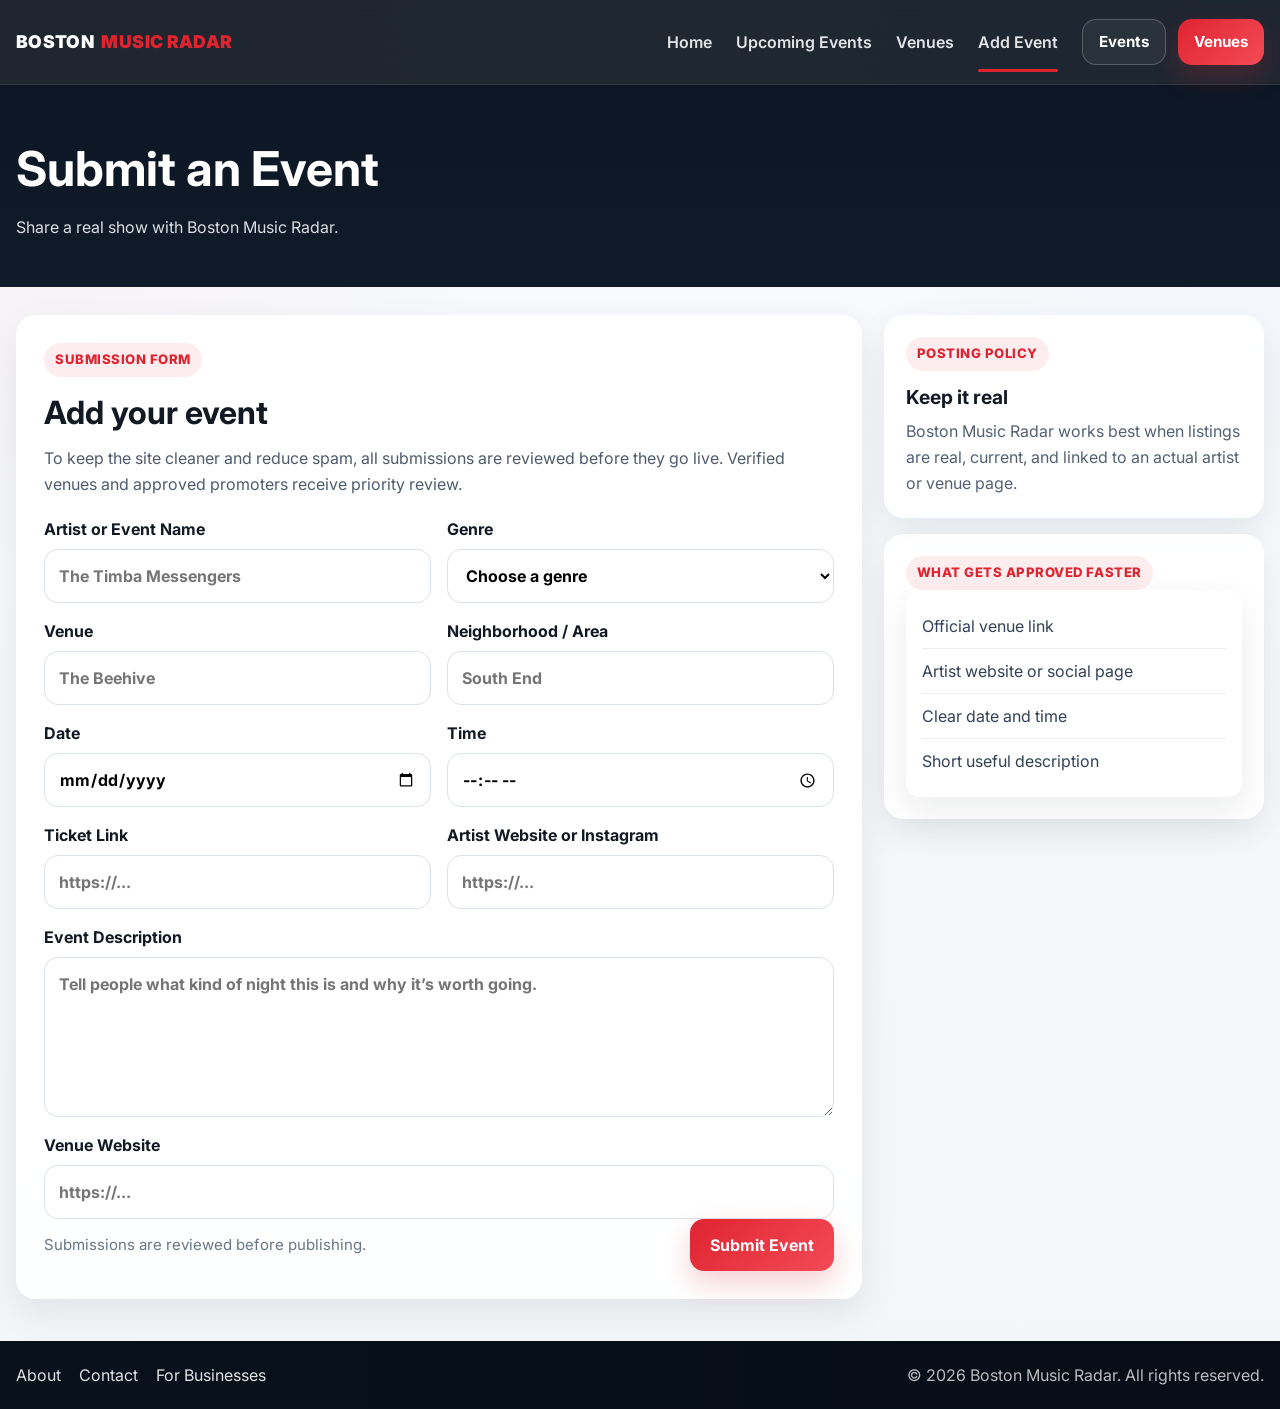
==== commit c2fd2ce9: "Update add-event.html" ====
--- a/add-event.html
+++ b/add-event.html
@@ -3,7 +3,7 @@
 <head>
   <meta charset="UTF-8" />
   <meta name="viewport" content="width=device-width, initial-scale=1.0" />
-  <title>Add Event | Boston Music Radar</title>
+  <title>Boston Music Radar | Add Event</title>
   <link rel="preconnect" href="https://fonts.googleapis.com" />
   <link rel="preconnect" href="https://fonts.gstatic.com" crossorigin />
   <link href="https://fonts.googleapis.com/css2?family=Inter:wght@400;500;600;700;800;900&display=swap" rel="stylesheet" />
@@ -25,18 +25,17 @@
       </nav>
 
       <div class="header-actions">
-        <a href="#" class="btn btn-red btn-small">Log In</a>
-        <a href="#" class="btn btn-outline btn-small">Sign Up</a>
+        <a href="events.html" class="btn btn-outline btn-small">Events</a>
+        <a href="venues.html" class="btn btn-red btn-small">Venues</a>
       </div>
     </div>
   </header>
 
-  <main class="page-shell">
-    <section class="page-hero page-hero-small">
+  <main>
+    <section class="page-hero">
       <div class="container">
-        <div class="hero-kicker">Submission system</div>
-        <h1>Add Event</h1>
-        <p>Paid submissions help reduce spam and keep listings more reliable.</p>
+        <h1>Submit an Event</h1>
+        <p>Share a real show with Boston Music Radar.</p>
       </div>
     </section>
 
@@ -44,141 +43,97 @@
       <div class="container submission-layout">
         <div class="form-card">
           <div class="form-intro">
-            <span class="pill-note">Review required</span>
-            <h2>Submit a show for review</h2>
+            <span class="pill-note">Submission form</span>
+            <h2>Add your event</h2>
             <p>
-              Boston Music Radar accepts paid event submissions from venues, promoters, artists, and individuals.
-              All listings are reviewed before going live.
+              To keep the site cleaner and reduce spam, all submissions are reviewed before they go live.
+              Verified venues and approved promoters receive priority review.
             </p>
           </div>
 
-          <div class="price-cards">
-            <div class="price-card featured">
-              <div class="price-tag">Recommended</div>
-              <h3>Verified Venue / Promoter</h3>
-              <div class="price">$25</div>
-              <p>Faster review for official venue and approved promoter submissions.</p>
-            </div>
+          <form class="form-grid">
+            <label>
+              Artist or Event Name
+              <input type="text" placeholder="The Timba Messengers" />
+            </label>
 
-            <div class="price-card">
-              <h3>Band / Artist / Individual</h3>
-              <div class="price">$15</div>
-              <p>Paid listing to help reduce spam and keep the calendar cleaner.</p>
-            </div>
+            <label>
+              Genre
+              <select>
+                <option>Choose a genre</option>
+                <option>Latin</option>
+                <option>Indie</option>
+                <option>Pop</option>
+                <option>Classical</option>
+                <option>Folk</option>
+                <option>Jazz</option>
+              </select>
+            </label>
+
+            <label>
+              Venue
+              <input type="text" placeholder="The Beehive" />
+            </label>
+
+            <label>
+              Neighborhood / Area
+              <input type="text" placeholder="South End" />
+            </label>
+
+            <label>
+              Date
+              <input type="date" />
+            </label>
+
+            <label>
+              Time
+              <input type="time" />
+            </label>
+
+            <label>
+              Ticket Link
+              <input type="url" placeholder="https://..." />
+            </label>
+
+            <label>
+              Artist Website or Instagram
+              <input type="url" placeholder="https://..." />
+            </label>
+
+            <label class="full-width">
+              Event Description
+              <textarea placeholder="Tell people what kind of night this is and why it’s worth going."></textarea>
+            </label>
+
+            <label class="full-width">
+              Venue Website
+              <input type="url" placeholder="https://..." />
+            </label>
+          </form>
+
+          <div class="form-actions-split">
+            <div class="form-note">Submissions are reviewed before publishing.</div>
+            <a href="#" class="btn btn-red">Submit Event</a>
           </div>
-
-          <form class="event-form">
-            <div class="form-grid">
-              <label>
-                Artist / Act
-                <input type="text" name="artist" />
-              </label>
-
-              <label>
-                Venue
-                <input type="text" name="venue" />
-              </label>
-
-              <label>
-                Date
-                <input type="date" name="date" />
-              </label>
-
-              <label>
-                Doors Time
-                <input type="text" name="doors" placeholder="7:00 PM" />
-              </label>
-
-              <label>
-                Show Time
-                <input type="text" name="show" placeholder="8:00 PM" />
-              </label>
-
-              <label>
-                Main Act Start
-                <input type="text" name="mainAct" placeholder="9:15 PM or TBA" />
-              </label>
-
-              <label>
-                Genre
-                <select name="genre">
-                  <option>Select genre</option>
-                  <option>Rock</option>
-                  <option>Hip-Hop</option>
-                  <option>Jazz</option>
-                  <option>Pop</option>
-                  <option>Electronic</option>
-                  <option>R&B</option>
-                  <option>Folk</option>
-                  <option>Metal</option>
-                  <option>Latin</option>
-                  <option>Classical</option>
-                </select>
-              </label>
-
-              <label>
-                Submission Type
-                <select name="submissionType">
-                  <option>Verified Venue / Promoter</option>
-                  <option>Band / Artist / Individual</option>
-                </select>
-              </label>
-
-              <label>
-                Age Restriction
-                <input type="text" name="age" placeholder="21+ / All Ages" />
-              </label>
-
-              <label>
-                Contact Email
-                <input type="email" name="email" placeholder="name@email.com" />
-              </label>
-
-              <label class="full-width">
-                Event / Ticket Link
-                <input type="url" name="eventUrl" placeholder="https://..." />
-              </label>
-
-              <label class="full-width">
-                Artist Website Link
-                <input type="url" name="artistUrl" placeholder="https://..." />
-              </label>
-
-              <label class="full-width">
-                Venue Website Link
-                <input type="url" name="venueUrl" placeholder="https://..." />
-              </label>
-
-              <label class="full-width">
-                Notes
-                <textarea rows="4" placeholder="Optional notes"></textarea>
-              </label>
-            </div>
-
-            <div class="form-actions form-actions-split">
-              <button type="submit" class="btn btn-red">Continue to Payment</button>
-              <span class="form-note">Static version for now. Later this can connect to payment and moderation.</span>
-            </div>
-          </form>
         </div>
 
         <aside class="submission-sidebar">
           <div class="sidebar-panel">
-            <span class="pill-note">Why paid?</span>
-            <h3>Cleaner calendar</h3>
-            <p>Charging a listing fee helps filter out spammy posts and low-quality submissions.</p>
+            <span class="pill-note">Posting policy</span>
+            <h3>Keep it real</h3>
+            <p>
+              Boston Music Radar works best when listings are real, current, and linked to an actual artist or venue page.
+            </p>
           </div>
 
           <div class="sidebar-panel">
-            <span class="pill-note">Priority</span>
-            <h3>Verified venues first</h3>
-            <p>Official venues and approved promoters can get faster review and stronger trust on the platform.</p>
-          </div>
-
-          <div class="sidebar-panel">
-            <span class="pill-note">Goal</span>
-            <h3>Keep it music-first</h3>
-            <p>The point is to make discovery easier, not flood the site with random posts.</p>
+            <span class="pill-note">What gets approved faster</span>
+            <div class="mini-list">
+              <div class="mini-item">Official venue link</div>
+              <div class="mini-item">Artist website or social page</div>
+              <div class="mini-item">Clear date and time</div>
+              <div class="mini-item">Short useful description</div>
+            </div>
           </div>
         </aside>
       </div>
--- a/styles.css
+++ b/styles.css
@@ -1,27 +1,44 @@
 :root {
-  --bg: #f3f4f6;
+  --bg: #f4f6f8;
+  --bg-soft: #eef2f6;
   --white: #ffffff;
-  --dark: #07111b;
-  --dark-2: #0f1a27;
-  --text: #12161c;
-  --muted: #6c7480;
-  --border: #d9dde4;
+  --dark: #08121d;
+  --dark-2: #101c2b;
+  --dark-3: #172536;
+  --text: #121923;
+  --text-soft: #2f3d4d;
+  --muted: #697586;
+  --border: #dbe2ea;
+  --border-soft: #e9eef4;
   --red: #df2430;
-  --red-dark: #c31c27;
-  --shadow: 0 10px 30px rgba(10, 18, 30, 0.12);
-  --radius: 18px;
+  --red-dark: #bf1824;
+  --red-soft: #fff1f3;
+  --blue-soft: #eef5ff;
+  --shadow: 0 14px 36px rgba(11, 20, 32, 0.08);
+  --shadow-medium: 0 18px 40px rgba(11, 20, 32, 0.12);
+  --shadow-heavy: 0 28px 70px rgba(11, 20, 32, 0.18);
+  --radius: 20px;
+  --radius-lg: 28px;
   --container: 1280px;
 }
 
 * {
   box-sizing: border-box;
+}
+
+html {
+  scroll-behavior: smooth;
 }
 
 body {
   margin: 0;
   font-family: "Inter", sans-serif;
-  background: var(--bg);
+  background:
+    radial-gradient(circle at top left, rgba(223, 36, 48, 0.05), transparent 30%),
+    radial-gradient(circle at top right, rgba(54, 99, 255, 0.04), transparent 26%),
+    linear-gradient(180deg, #f8fafc 0%, #f3f5f8 100%);
   color: var(--text);
+  line-height: 1.5;
 }
 
 img {
@@ -46,13 +63,19 @@
   margin: 0 auto;
 }
 
+/* Header */
+
 .site-header {
-  background: linear-gradient(90deg, #030b14 0%, #08111d 100%);
+  position: sticky;
+  top: 0;
+  z-index: 100;
+  backdrop-filter: blur(14px);
+  background: rgba(7, 16, 27, 0.9);
   border-bottom: 1px solid rgba(255,255,255,0.08);
 }
 
 .header-inner {
-  min-height: 88px;
+  min-height: 84px;
   display: flex;
   align-items: center;
   justify-content: space-between;
@@ -83,9 +106,14 @@
 
 .main-nav a {
   color: rgba(255,255,255,0.88);
-  font-weight: 500;
+  font-weight: 600;
   padding: 8px 0;
   position: relative;
+  transition: color 0.2s ease;
+}
+
+.main-nav a:hover {
+  color: #fff;
 }
 
 .main-nav a.active::after,
@@ -105,69 +133,134 @@
   gap: 12px;
 }
 
+/* Buttons */
+
 .btn {
   display: inline-flex;
   align-items: center;
   justify-content: center;
   border: none;
-  border-radius: 12px;
+  border-radius: 14px;
   padding: 14px 20px;
   font-weight: 700;
   cursor: pointer;
+  transition: transform 0.18s ease, box-shadow 0.18s ease, background 0.18s ease;
+}
+
+.btn:hover {
+  transform: translateY(-1px);
 }
 
 .btn-small {
   padding: 11px 16px;
+  font-size: 0.95rem;
 }
 
 .btn-red {
-  background: var(--red);
+  background: linear-gradient(135deg, var(--red) 0%, #f34b57 100%);
   color: #fff;
+  box-shadow: 0 12px 28px rgba(223, 36, 48, 0.22);
 }
 
 .btn-red:hover {
-  background: var(--red-dark);
+  background: linear-gradient(135deg, var(--red-dark) 0%, #df2430 100%);
+  box-shadow: 0 16px 32px rgba(223, 36, 48, 0.26);
 }
 
 .btn-outline {
   color: #fff;
-  border: 1px solid rgba(255,255,255,0.25);
+  border: 1px solid rgba(255,255,255,0.22);
+  background: rgba(255,255,255,0.05);
+}
+
+.btn-outline:hover {
+  background: rgba(255,255,255,0.08);
 }
 
 .btn-dark {
   background: var(--dark);
   color: #fff;
-}
+  box-shadow: 0 10px 24px rgba(8, 18, 29, 0.16);
+}
+
+.btn-dark:hover {
+  background: #111f31;
+}
+
+.btn-soft {
+  background: var(--red-soft);
+  color: var(--red);
+  border: 1px solid rgba(223, 36, 48, 0.14);
+}
+
+.btn-soft:hover {
+  background: #ffe6ea;
+}
+
+.btn-outline-dark {
+  background: #fff;
+  color: var(--dark);
+  border: 1px solid #d2dae4;
+}
+
+.btn-outline-dark:hover {
+  background: #f8fafc;
+}
+
+/* Hero */
 
 .hero {
   position: relative;
-  min-height: 500px;
+  min-height: 520px;
   display: flex;
   align-items: center;
   background:
-    linear-gradient(rgba(5, 10, 18, 0.3), rgba(5, 10, 18, 0.7)),
-    url("https://images.unsplash.com/photo-1501386761578-eac5c94b800a?auto=format&fit=crop&w=1600&q=80") center/cover no-repeat;
+    linear-gradient(rgba(5, 10, 18, 0.4), rgba(5, 10, 18, 0.74)),
+    url("https://images.unsplash.com/photo-1501386761578-eac5c94b800a?auto=format&fit=crop&w=1800&q=80") center center / cover no-repeat;
+  overflow: hidden;
+}
+
+.hero-events {
+  min-height: 480px;
 }
 
 .hero-overlay {
   position: absolute;
   inset: 0;
+  background:
+    linear-gradient(180deg, rgba(6, 12, 21, 0.08), rgba(6, 12, 21, 0.3)),
+    radial-gradient(circle at center, rgba(255,255,255,0.05), transparent 42%);
 }
 
 .hero-content {
   position: relative;
   z-index: 1;
   text-align: center;
-  padding: 72px 0 60px;
+  padding: 60px 0 54px;
+}
+
+.hero-kicker {
+  display: inline-flex;
+  padding: 8px 14px;
+  border-radius: 999px;
+  background: rgba(255,255,255,0.14);
+  color: rgba(255,255,255,0.96);
+  font-size: 0.88rem;
+  font-weight: 800;
+  margin-bottom: 18px;
+  border: 1px solid rgba(255,255,255,0.18);
+  backdrop-filter: blur(8px);
 }
 
 .hero h1 {
-  margin: 0;
+  margin: 0 auto;
   color: #fff;
-  font-size: clamp(2.5rem, 5vw, 4.7rem);
-  line-height: 0.98;
+  font-size: clamp(2.9rem, 5vw, 5.3rem);
+  line-height: 0.93;
   font-weight: 900;
   text-transform: uppercase;
+  letter-spacing: -0.045em;
+  max-width: 1100px;
 }
 
 .hero h1 span {
@@ -176,62 +269,172 @@
 
 .hero p {
   color: rgba(255,255,255,0.92);
-  font-size: 1.15rem;
-  margin: 18px 0 26px;
-}
+  font-size: 1.08rem;
+  margin: 20px auto 26px;
+  max-width: 760px;
+  line-height: 1.58;
+}
+
+.hero-trust-row {
+  display: flex;
+  justify-content: center;
+  flex-wrap: wrap;
+  gap: 12px;
+  margin-top: 18px;
+}
+
+.hero-trust-row span {
+  display: inline-flex;
+  align-items: center;
+  padding: 9px 13px;
+  border-radius: 999px;
+  background: rgba(255,255,255,0.12);
+  color: rgba(255,255,255,0.94);
+  font-size: 0.86rem;
+  font-weight: 700;
+  border: 1px solid rgba(255,255,255,0.16);
+}
+
+/* Search */
 
 .search-bar {
   display: grid;
   grid-template-columns: 2fr 1fr 1fr auto;
   gap: 10px;
-  max-width: 920px;
+  max-width: 980px;
   margin: 0 auto;
-  background: #fff;
+  background: rgba(255,255,255,0.97);
   padding: 10px;
-  border-radius: 18px;
-  box-shadow: var(--shadow);
+  border-radius: 24px;
+  box-shadow: 0 26px 54px rgba(10, 18, 30, 0.22);
 }
 
 .search-bar input,
 .search-bar select {
   width: 100%;
-  height: 58px;
+  height: 60px;
   border: 1px solid var(--border);
-  border-radius: 12px;
-  padding: 0 14px;
-}
+  border-radius: 16px;
+  padding: 0 16px;
+  background: #fff;
+  font-size: 1rem;
+  color: var(--text);
+}
+
+.search-bar input:focus,
+.search-bar select:focus,
+.filters-grid input:focus,
+.filters-grid select:focus,
+.form-grid input:focus,
+.form-grid select:focus,
+.form-grid textarea:focus {
+  outline: none;
+  border-color: rgba(223, 36, 48, 0.4);
+  box-shadow: 0 0 0 4px rgba(223, 36, 48, 0.08);
+}
+
+/* Main layout */
 
 .home-main {
-  padding: 30px 0 40px;
+  padding: 34px 0 28px;
 }
 
 .home-grid {
   display: grid;
-  grid-template-columns: minmax(0, 2.2fr) minmax(310px, 0.9fr);
-  gap: 20px;
+  grid-template-columns: minmax(0, 2.05fr) minmax(330px, 0.95fr);
+  gap: 24px;
+  align-items: start;
 }
 
 .content-left,
 .sidebar,
 .form-card,
 .filters-card,
-.venue-card {
-  background: #fff;
+.venue-card,
+.sidebar-panel,
+.monetization-copy,
+.monetization-cards,
+.intro-panel,
+.home-value-section .container {
+  background: rgba(255,255,255,0.96);
   border-radius: var(--radius);
   box-shadow: var(--shadow);
 }
 
 .genre-section,
 .events-section,
-.sidebar {
-  padding: 24px;
-}
-
-.genre-section h2,
+.sidebar,
+.intro-panel {
+  padding: 26px;
+}
+
+.section-top,
+.section-heading,
+.sponsor-heading,
+.center-section {
+  display: flex;
+  justify-content: space-between;
+  align-items: center;
+  gap: 16px;
+}
+
+.section-top h2,
+.section-heading h2,
 .sidebar h2,
-.section-heading h2 {
+.center-section h2,
+.intro-panel h2 {
   margin: 0;
-  font-size: 1.35rem;
+  font-size: 1.45rem;
+  line-height: 1.1;
+}
+
+.section-subtext,
+.section-heading span {
+  color: var(--muted);
+  display: block;
+  margin-top: 5px;
+}
+
+.section-link {
+  color: var(--red);
+  font-weight: 700;
+}
+
+/* Intro section */
+
+.intro-panel {
+  margin-bottom: 22px;
+}
+
+.intro-copy-grid {
+  display: grid;
+  grid-template-columns: repeat(2, minmax(0, 1fr));
+  gap: 16px;
+  margin-top: 20px;
+}
+
+.intro-copy-card {
+  padding: 20px;
+  border-radius: 18px;
+  background: linear-gradient(180deg, #ffffff 0%, #f9fbfd 100%);
+  border: 1px solid var(--border-soft);
+}
+
+.intro-copy-card h3 {
+  margin: 0 0 10px;
+  font-size: 1.05rem;
+}
+
+.intro-copy-card p {
+  margin: 0;
+  color: var(--text-soft);
+  line-height: 1.62;
+}
+
+/* Genre pills */
+
+.genre-section {
+  margin-bottom: 22px;
 }
 
 .genre-pills {
@@ -243,10 +446,12 @@
 
 .genre-pill {
   border: 1px solid var(--border);
-  border-radius: 10px;
-  padding: 10px 16px;
+  border-radius: 999px;
+  padding: 11px 17px;
   font-weight: 700;
+  font-size: 0.95rem;
   background: #fff;
+  transition: all 0.2s ease;
 }
 
 .genre-pill.active,
@@ -254,56 +459,113 @@
   background: var(--dark);
   color: #fff;
   border-color: var(--dark);
-}
-
-.section-heading {
-  display: flex;
-  gap: 14px;
-  align-items: center;
-  margin-bottom: 18px;
-}
-
-.section-heading span {
-  color: var(--muted);
-}
-
-.date-group {
-  margin-bottom: 20px;
+  transform: translateY(-1px);
+}
+
+/* Benefits strip */
+
+.benefits-strip {
+  display: grid;
+  grid-template-columns: repeat(3, minmax(0, 1fr));
+  gap: 16px;
+  margin-bottom: 22px;
+}
+
+.benefit-card {
+  background: rgba(255,255,255,0.96);
+  border-radius: 18px;
+  padding: 20px;
+  border: 1px solid var(--border-soft);
+  box-shadow: var(--shadow);
+}
+
+.benefit-card h3 {
+  margin: 0 0 10px;
+  font-size: 1.05rem;
+}
+
+.benefit-card p {
+  margin: 0;
+  color: var(--text-soft);
+  line-height: 1.58;
+}
+
+/* Events */
+
+.events-section {
+  margin-bottom: 22px;
+}
+
+.date-group,
+.genre-anchor-group,
+.genre-block {
+  margin-bottom: 24px;
+  scroll-margin-top: 110px;
+}
+
+.date-bar,
+.genre-block-header {
+  margin-bottom: 14px;
 }
 
 .date-bar {
   background: linear-gradient(90deg, var(--red), #c81a28);
   color: #fff;
   font-weight: 800;
-  padding: 12px 18px;
-  border-radius: 8px;
-  margin-bottom: 10px;
+  padding: 13px 18px;
+  border-radius: 12px;
+  box-shadow: 0 12px 26px rgba(223, 36, 48, 0.18);
+}
+
+.genre-block-header {
+  padding: 18px 18px 16px;
+  border-radius: 18px;
+  background: linear-gradient(180deg, #ffffff 0%, #f7f9fc 100%);
+  border: 1px solid var(--border-soft);
+}
+
+.genre-block-header h3 {
+  margin: 0 0 6px;
+  font-size: 1.3rem;
+}
+
+.genre-block-header p {
+  margin: 0;
+  color: var(--muted);
+  line-height: 1.55;
 }
 
 .event-card {
   display: grid;
-  grid-template-columns: 180px 1fr auto;
-  gap: 18px;
+  grid-template-columns: 210px 1fr auto;
+  gap: 20px;
   align-items: center;
-  padding: 14px 0;
-  border-bottom: 1px solid #e9edf2;
+  padding: 18px 0;
+  border-bottom: 1px solid var(--border-soft);
 }
 
 .event-card:last-child {
   border-bottom: none;
 }
 
+.featured-event {
+  border-top: 1px solid var(--border-soft);
+  padding-top: 20px;
+}
+
 .event-thumb {
-  width: 180px;
-  height: 102px;
+  width: 210px;
+  height: 128px;
   object-fit: cover;
-  border-radius: 10px;
+  border-radius: 16px;
+  box-shadow: 0 14px 28px rgba(10, 18, 30, 0.12);
 }
 
 .event-info h3 {
   margin: 0 0 8px;
-  font-size: 1.6rem;
+  font-size: 1.55rem;
   line-height: 1.05;
+  letter-spacing: -0.02em;
 }
 
 .event-meta,
@@ -312,38 +574,47 @@
 }
 
 .event-meta {
-  font-weight: 600;
+  font-weight: 700;
+  color: var(--text);
 }
 
 .event-submeta {
   display: flex;
   flex-wrap: wrap;
   gap: 8px;
-  color: #394456;
+  color: #415063;
+  font-size: 0.95rem;
 }
 
 .small-tag {
   display: inline-flex;
   align-items: center;
-  background: #f1f4f8;
-  color: #394456;
+  background: #f2f5f9;
+  color: #415063;
   border-radius: 999px;
-  padding: 4px 8px;
-  font-size: 0.85rem;
-  font-weight: 700;
+  padding: 5px 10px;
+  font-size: 0.82rem;
+  font-weight: 800;
+}
+
+.event-description {
+  margin: 10px 0 0;
+  color: var(--text-soft);
+  line-height: 1.62;
+  max-width: 720px;
 }
 
 .link-row {
   display: flex;
   flex-wrap: wrap;
-  gap: 12px;
-  margin-top: 10px;
+  gap: 14px;
+  margin-top: 12px;
 }
 
 .inline-link {
   color: #1b5fe9;
-  font-weight: 600;
-  font-size: 0.95rem;
+  font-weight: 700;
+  font-size: 0.94rem;
 }
 
 .inline-link:hover {
@@ -351,16 +622,47 @@
 }
 
 .rsvp-box {
-  margin-top: 10px;
+  margin-top: 14px;
   color: var(--muted);
   font-size: 0.93rem;
 }
 
+.public-rsvp-preview {
+  margin-top: 12px;
+}
+
+.public-rsvp-label {
+  display: block;
+  font-size: 0.79rem;
+  font-weight: 800;
+  color: #4b5563;
+  margin-bottom: 8px;
+  text-transform: uppercase;
+  letter-spacing: 0.06em;
+}
+
+.public-rsvp-list {
+  display: flex;
+  flex-wrap: wrap;
+  gap: 8px;
+}
+
+.public-rsvp-name {
+  display: inline-flex;
+  align-items: center;
+  padding: 6px 10px;
+  border-radius: 999px;
+  background: #eef2f7;
+  color: #1f2937;
+  font-size: 0.84rem;
+  font-weight: 700;
+}
+
 .event-actions {
   display: flex;
   flex-direction: column;
   gap: 10px;
-  min-width: 150px;
+  min-width: 180px;
 }
 
 .btn-event {
@@ -372,13 +674,71 @@
   font-size: 1rem;
 }
 
+.empty-genre-card {
+  padding: 22px 20px;
+  border: 1px dashed #ced7e2;
+  border-radius: 18px;
+  background: linear-gradient(180deg, #fcfdff 0%, #f7f9fc 100%);
+}
+
+.empty-genre-card p {
+  margin: 0;
+  color: var(--muted);
+  font-weight: 600;
+}
+
+/* Sidebar */
+
+.sponsor-sidebar {
+  position: sticky;
+  top: 108px;
+  background: rgba(255,255,255,0.98);
+}
+
+.sponsor-heading {
+  margin-bottom: 18px;
+  align-items: flex-start;
+}
+
+.sponsor-label-top {
+  display: inline-flex;
+  padding: 6px 11px;
+  border-radius: 999px;
+  background: rgba(223, 36, 48, 0.08);
+  color: var(--red);
+  font-size: 0.78rem;
+  font-weight: 800;
+  text-transform: uppercase;
+  letter-spacing: 0.08em;
+  margin-bottom: 10px;
+}
+
+.sponsor-heading h2 {
+  margin: 0 0 8px;
+  font-size: 1.8rem;
+  line-height: 1.05;
+}
+
+.sponsor-heading p {
+  margin: 0;
+  color: #5f6977;
+  line-height: 1.5;
+}
+
 .business-card {
+  position: relative;
   overflow: hidden;
-  border-radius: 16px;
+  border-radius: 20px;
   border: 1px solid #e7ebf1;
-  box-shadow: 0 10px 22px rgba(10,18,30,0.07);
+  box-shadow: 0 12px 26px rgba(10,18,30,0.08);
   background: #fff;
   margin-bottom: 16px;
+  transition: transform 0.18s ease, box-shadow 0.18s ease;
+}
+
+.business-card:hover {
+  transform: translateY(-2px);
+  box-shadow: 0 16px 32px rgba(10,18,30,0.12);
 }
 
 .business-card img {
@@ -387,32 +747,175 @@
   object-fit: cover;
 }
 
+.sponsor-badge {
+  position: absolute;
+  top: 14px;
+  left: 14px;
+  z-index: 2;
+  background: rgba(7, 17, 27, 0.88);
+  color: #fff;
+  font-size: 0.72rem;
+  font-weight: 800;
+  text-transform: uppercase;
+  letter-spacing: 0.08em;
+  padding: 7px 10px;
+  border-radius: 999px;
+  line-height: 1;
+}
+
 .business-body {
-  padding: 16px;
+  padding: 18px;
 }
 
 .business-body h3 {
   margin: 0 0 6px;
+  font-size: 1.08rem;
+}
+
+.business-location {
+  margin: 0 0 8px !important;
+  color: var(--red) !important;
+  font-weight: 700;
+  font-size: 0.9rem;
 }
 
 .business-body p {
   margin: 0 0 10px;
   color: #2e3948;
+  line-height: 1.48;
+}
+
+.business-tags-row {
+  display: flex;
+  flex-wrap: wrap;
+  gap: 8px;
+  margin-bottom: 12px;
 }
 
 .business-tag {
   display: inline-block;
   background: #f2f4f7;
   color: #5e6977;
-  border-radius: 8px;
-  padding: 6px 8px;
-  font-size: 0.9rem;
-  margin-bottom: 12px;
-}
-
-.home-link-row {
-  margin-top: 20px;
-}
+  border-radius: 999px;
+  padding: 6px 10px;
+  font-size: 0.78rem;
+  font-weight: 700;
+}
+
+.sponsor-card {
+  border: 1px solid rgba(223, 36, 48, 0.08);
+}
+
+.sponsor-card.premium {
+  box-shadow: 0 18px 36px rgba(223, 36, 48, 0.12);
+}
+
+/* Value section */
+
+.home-value-section {
+  padding: 6px 0 22px;
+}
+
+.home-value-section .container {
+  padding: 26px;
+}
+
+.center-section {
+  justify-content: center;
+  text-align: center;
+  margin-bottom: 20px;
+}
+
+.home-value-grid {
+  display: grid;
+  grid-template-columns: repeat(3, minmax(0, 1fr));
+  gap: 16px;
+}
+
+.value-box {
+  padding: 20px;
+  border-radius: 18px;
+  background: linear-gradient(180deg, #ffffff 0%, #f7f9fc 100%);
+  border: 1px solid var(--border-soft);
+}
+
+.value-box h3 {
+  margin: 0 0 10px;
+  font-size: 1.06rem;
+}
+
+.value-box p {
+  margin: 0;
+  color: var(--text-soft);
+  line-height: 1.58;
+}
+
+/* Monetization */
+
+.monetization-strip {
+  padding: 4px 0 42px;
+}
+
+.monetization-grid {
+  display: grid;
+  grid-template-columns: 1.18fr 1fr;
+  gap: 22px;
+  align-items: stretch;
+}
+
+.monetization-copy,
+.monetization-cards {
+  padding: 24px;
+}
+
+.pill-note {
+  display: inline-flex;
+  padding: 7px 11px;
+  border-radius: 999px;
+  background: rgba(223, 36, 48, 0.08);
+  color: var(--red);
+  font-size: 0.82rem;
+  font-weight: 800;
+  text-transform: uppercase;
+  letter-spacing: 0.04em;
+}
+
+.monetization-copy h2 {
+  margin: 14px 0 10px;
+  font-size: 2rem;
+  line-height: 1.06;
+}
+
+.monetization-copy p {
+  margin: 0;
+  color: #394456;
+  line-height: 1.68;
+}
+
+.monetization-cards {
+  display: grid;
+  gap: 14px;
+}
+
+.mono-card {
+  padding: 18px;
+  border-radius: 18px;
+  background: linear-gradient(180deg, #fcfcfd 0%, #f6f8fb 100%);
+  border: 1px solid #e5eaf1;
+}
+
+.mono-card h3 {
+  margin: 0 0 8px;
+  font-size: 1.08rem;
+}
+
+.mono-card p {
+  margin: 0;
+  color: #546172;
+  line-height: 1.55;
+}
+
+/* Generic pages */
 
 .page-hero {
   background: linear-gradient(180deg, #0c1624 0%, #101b2a 100%);
@@ -453,14 +956,16 @@
   width: 100%;
   height: 54px;
   border: 1px solid var(--border);
-  border-radius: 12px;
+  border-radius: 14px;
   padding: 0 14px;
   background: #fff;
 }
 
 .form-grid textarea {
   height: auto;
+  min-height: 160px;
   padding: 14px;
+  resize: vertical;
 }
 
 .venue-grid {
@@ -481,7 +986,7 @@
 .venue-card p {
   margin: 0 0 10px;
   color: #394456;
-  line-height: 1.5;
+  line-height: 1.55;
 }
 
 .venue-meta {
@@ -492,7 +997,18 @@
 }
 
 .form-card {
-  padding: 24px;
+  padding: 28px;
+}
+
+.form-intro h2 {
+  margin: 12px 0 8px;
+  font-size: 2rem;
+}
+
+.form-intro p {
+  margin: 0 0 20px;
+  color: #4f5b6b;
+  line-height: 1.65;
 }
 
 .form-grid {
@@ -516,15 +1032,69 @@
   margin-top: 18px;
 }
 
-.submission-note {
-  margin-top: 16px;
+.form-actions-split {
+  display: flex;
+  align-items: center;
+  justify-content: space-between;
+  gap: 16px;
+  flex-wrap: wrap;
+}
+
+.form-note {
   color: var(--muted);
-}
+  font-size: 0.94rem;
+}
+
+.submission-layout {
+  display: grid;
+  grid-template-columns: minmax(0, 2fr) minmax(300px, 0.9fr);
+  gap: 22px;
+  align-items: start;
+}
+
+.submission-sidebar {
+  display: grid;
+  gap: 16px;
+}
+
+.sidebar-panel {
+  padding: 22px;
+}
+
+.sidebar-panel h3 {
+  margin: 12px 0 8px;
+  font-size: 1.2rem;
+}
+
+.sidebar-panel p {
+  margin: 0;
+  color: #546172;
+  line-height: 1.6;
+}
+
+.mini-list {
+  background: #fff;
+  border-radius: 14px;
+  box-shadow: var(--shadow);
+  padding: 14px 16px;
+}
+
+.mini-item {
+  padding: 10px 0;
+  border-bottom: 1px solid #e9edf2;
+  color: #334155;
+}
+
+.mini-item:last-child {
+  border-bottom: none;
+}
+
+/* Footer */
 
 .site-footer {
   background: linear-gradient(90deg, #08111c 0%, #060d16 100%);
   color: rgba(255,255,255,0.88);
-  padding: 20px 0;
+  padding: 22px 0;
 }
 
 .footer-inner {
@@ -540,6 +1110,10 @@
   flex-wrap: wrap;
 }
 
+.footer-links a:hover {
+  color: #fff;
+}
+
 .footer-right p {
   margin: 0;
   color: rgba(255,255,255,0.72);
@@ -549,9 +1123,23 @@
   color: var(--muted);
 }
 
-@media (max-width: 1100px) {
-  .home-grid {
+/* Responsive */
+
+@media (max-width: 1180px) {
+  .home-grid,
+  .monetization-grid,
+  .submission-layout,
+  .benefits-strip,
+  .home-value-grid {
     grid-template-columns: 1fr;
+  }
+
+  .intro-copy-grid {
+    grid-template-columns: 1fr;
+  }
+
+  .sponsor-sidebar {
+    position: static;
   }
 
   .venue-grid {
@@ -559,7 +1147,7 @@
   }
 
   .event-card {
-    grid-template-columns: 150px 1fr;
+    grid-template-columns: 180px 1fr;
   }
 
   .event-actions {
@@ -579,6 +1167,23 @@
     display: none;
   }
 
+  .hero,
+  .hero-events {
+    min-height: 430px;
+  }
+
+  .hero-content {
+    padding: 44px 0 40px;
+  }
+
+  .hero h1 {
+    font-size: clamp(2.2rem, 8vw, 3.8rem);
+  }
+
+  .hero p {
+    font-size: 1rem;
+  }
+
   .search-bar,
   .filters-grid,
   .form-grid {
@@ -591,11 +1196,82 @@
 
   .event-thumb {
     width: 100%;
-    height: 190px;
-  }
-
-  .footer-inner {
+    height: 220px;
+  }
+
+  .footer-inner,
+  .form-actions-split,
+  .section-heading,
+  .section-top {
     flex-direction: column;
     align-items: flex-start;
   }
-}
+
+  .center-section {
+    align-items: center;
+  }
+
+  .genre-section,
+  .events-section,
+  .sidebar,
+  .intro-panel,
+  .home-value-section .container,
+  .monetization-copy,
+  .monetization-cards,
+  .form-card,
+  .filters-card,
+  .venue-card,
+  .sidebar-panel {
+    padding: 20px;
+  }
+}
+
+@media (max-width: 640px) {
+  .container {
+    width: min(var(--container), calc(100% - 20px));
+  }
+
+  .header-inner {
+    min-height: 74px;
+  }
+
+  .hero h1 {
+    letter-spacing: -0.03em;
+  }
+
+  .hero-trust-row {
+    gap: 8px;
+  }
+
+  .hero-trust-row span {
+    font-size: 0.8rem;
+  }
+
+  .search-bar {
+    padding: 8px;
+    border-radius: 20px;
+  }
+
+  .search-bar input,
+  .search-bar select {
+    height: 54px;
+  }
+
+  .event-info h3 {
+    font-size: 1.3rem;
+  }
+
+  .sponsor-heading h2,
+  .monetization-copy h2,
+  .form-intro h2 {
+    font-size: 1.6rem;
+  }
+
+  .section-top h2,
+  .section-heading h2,
+  .sidebar h2,
+  .center-section h2,
+  .intro-panel h2 {
+    font-size: 1.28rem;
+  }
+}
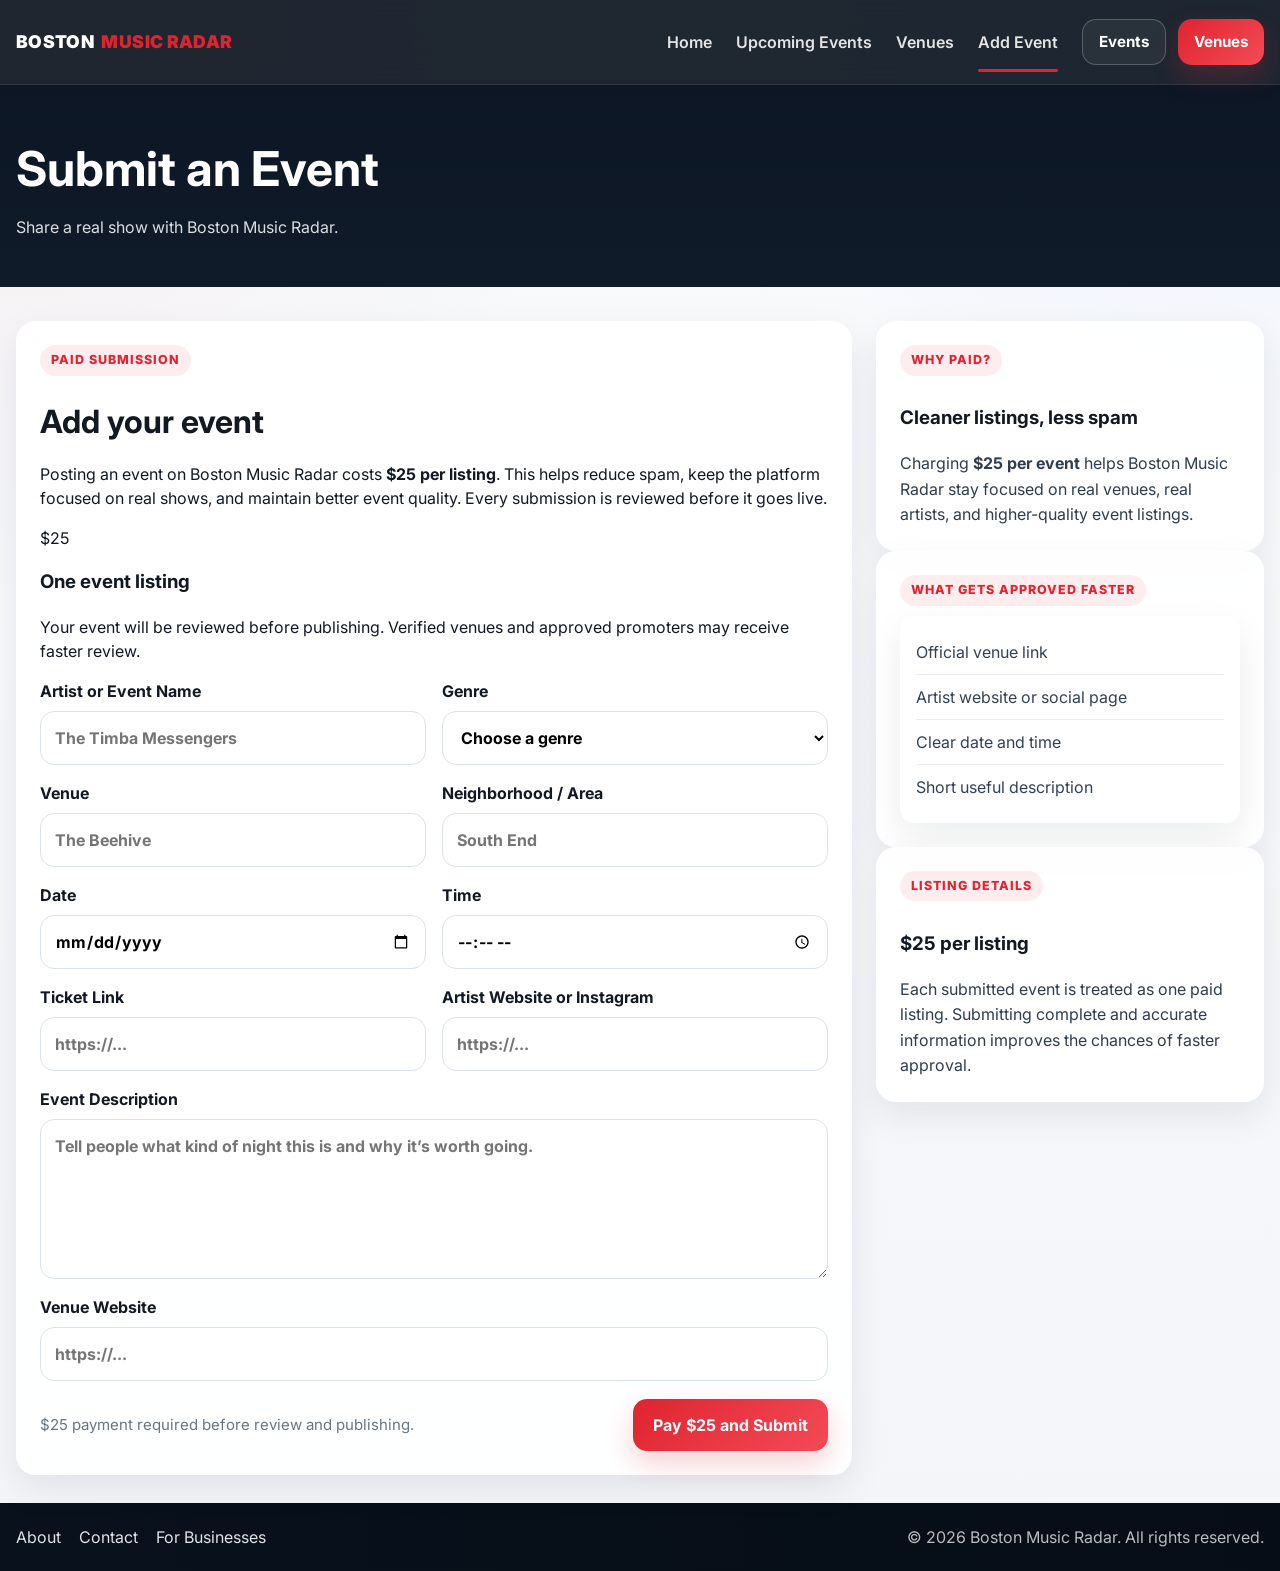
==== commit 84a53e4d: "Update add-event.html" ====
--- a/add-event.html
+++ b/add-event.html
@@ -43,12 +43,21 @@
       <div class="container submission-layout">
         <div class="form-card">
           <div class="form-intro">
-            <span class="pill-note">Submission form</span>
+            <span class="pill-note">Paid submission</span>
             <h2>Add your event</h2>
             <p>
-              To keep the site cleaner and reduce spam, all submissions are reviewed before they go live.
-              Verified venues and approved promoters receive priority review.
+              Posting an event on Boston Music Radar costs <strong>$25 per listing</strong>.
+              This helps reduce spam, keep the platform focused on real shows, and maintain better event quality.
+              Every submission is reviewed before it goes live.
             </p>
+          </div>
+
+          <div class="payment-highlight">
+            <div class="payment-price">$25</div>
+            <div class="payment-copy">
+              <h3>One event listing</h3>
+              <p>Your event will be reviewed before publishing. Verified venues and approved promoters may receive faster review.</p>
+            </div>
           </div>
 
           <form class="form-grid">
@@ -112,17 +121,17 @@
           </form>
 
           <div class="form-actions-split">
-            <div class="form-note">Submissions are reviewed before publishing.</div>
-            <a href="#" class="btn btn-red">Submit Event</a>
+            <div class="form-note">$25 payment required before review and publishing.</div>
+            <a href="#" class="btn btn-red">Pay $25 and Submit</a>
           </div>
         </div>
 
         <aside class="submission-sidebar">
           <div class="sidebar-panel">
-            <span class="pill-note">Posting policy</span>
-            <h3>Keep it real</h3>
+            <span class="pill-note">Why paid?</span>
+            <h3>Cleaner listings, less spam</h3>
             <p>
-              Boston Music Radar works best when listings are real, current, and linked to an actual artist or venue page.
+              Charging <strong>$25 per event</strong> helps Boston Music Radar stay focused on real venues, real artists, and higher-quality event listings.
             </p>
           </div>
 
@@ -134,6 +143,14 @@
               <div class="mini-item">Clear date and time</div>
               <div class="mini-item">Short useful description</div>
             </div>
+          </div>
+
+          <div class="sidebar-panel">
+            <span class="pill-note">Listing details</span>
+            <h3>$25 per listing</h3>
+            <p>
+              Each submitted event is treated as one paid listing. Submitting complete and accurate information improves the chances of faster approval.
+            </p>
           </div>
         </aside>
       </div>
--- a/styles.css
+++ b/styles.css
@@ -1,10 +1,7 @@
 :root {
   --bg: #f4f6f8;
-  --bg-soft: #eef2f6;
   --white: #ffffff;
   --dark: #08121d;
-  --dark-2: #101c2b;
-  --dark-3: #172536;
   --text: #121923;
   --text-soft: #2f3d4d;
   --muted: #697586;
@@ -13,12 +10,8 @@
   --red: #df2430;
   --red-dark: #bf1824;
   --red-soft: #fff1f3;
-  --blue-soft: #eef5ff;
   --shadow: 0 14px 36px rgba(11, 20, 32, 0.08);
-  --shadow-medium: 0 18px 40px rgba(11, 20, 32, 0.12);
-  --shadow-heavy: 0 28px 70px rgba(11, 20, 32, 0.18);
   --radius: 20px;
-  --radius-lg: 28px;
   --container: 1280px;
 }
 
@@ -63,8 +56,6 @@
   margin: 0 auto;
 }
 
-/* Header */
-
 .site-header {
   position: sticky;
   top: 0;
@@ -109,11 +100,6 @@
   font-weight: 600;
   padding: 8px 0;
   position: relative;
-  transition: color 0.2s ease;
-}
-
-.main-nav a:hover {
-  color: #fff;
 }
 
 .main-nav a.active::after,
@@ -133,8 +119,6 @@
   gap: 12px;
 }
 
-/* Buttons */
-
 .btn {
   display: inline-flex;
   align-items: center;
@@ -162,29 +146,15 @@
   box-shadow: 0 12px 28px rgba(223, 36, 48, 0.22);
 }
 
-.btn-red:hover {
-  background: linear-gradient(135deg, var(--red-dark) 0%, #df2430 100%);
-  box-shadow: 0 16px 32px rgba(223, 36, 48, 0.26);
-}
-
 .btn-outline {
   color: #fff;
   border: 1px solid rgba(255,255,255,0.22);
   background: rgba(255,255,255,0.05);
 }
 
-.btn-outline:hover {
-  background: rgba(255,255,255,0.08);
-}
-
 .btn-dark {
   background: var(--dark);
   color: #fff;
-  box-shadow: 0 10px 24px rgba(8, 18, 29, 0.16);
-}
-
-.btn-dark:hover {
-  background: #111f31;
 }
 
 .btn-soft {
@@ -193,21 +163,11 @@
   border: 1px solid rgba(223, 36, 48, 0.14);
 }
 
-.btn-soft:hover {
-  background: #ffe6ea;
-}
-
 .btn-outline-dark {
   background: #fff;
   color: var(--dark);
   border: 1px solid #d2dae4;
 }
-
-.btn-outline-dark:hover {
-  background: #f8fafc;
-}
-
-/* Hero */
 
 .hero {
   position: relative;
@@ -249,7 +209,6 @@
   font-weight: 800;
   margin-bottom: 18px;
   border: 1px solid rgba(255,255,255,0.18);
-  backdrop-filter: blur(8px);
 }
 
 .hero h1 {
@@ -294,8 +253,6 @@
   font-weight: 700;
   border: 1px solid rgba(255,255,255,0.16);
 }
-
-/* Search */
 
 .search-bar {
   display: grid;
@@ -321,25 +278,13 @@
   color: var(--text);
 }
 
-.search-bar input:focus,
-.search-bar select:focus,
-.filters-grid input:focus,
-.filters-grid select:focus,
-.form-grid input:focus,
-.form-grid select:focus,
-.form-grid textarea:focus {
-  outline: none;
-  border-color: rgba(223, 36, 48, 0.4);
-  box-shadow: 0 0 0 4px rgba(223, 36, 48, 0.08);
-}
-
-/* Main layout */
-
-.home-main {
+.home-main,
+.page-content {
   padding: 34px 0 28px;
 }
 
-.home-grid {
+.home-grid,
+.submission-layout {
   display: grid;
   grid-template-columns: minmax(0, 2.05fr) minmax(330px, 0.95fr);
   gap: 24px;
@@ -352,8 +297,6 @@
 .filters-card,
 .venue-card,
 .sidebar-panel,
-.monetization-copy,
-.monetization-cards,
 .intro-panel,
 .home-value-section .container {
   background: rgba(255,255,255,0.96);
@@ -400,39 +343,40 @@
   font-weight: 700;
 }
 
-/* Intro section */
-
 .intro-panel {
   margin-bottom: 22px;
 }
 
+.intro-copy-grid,
+.home-value-grid,
+.benefits-strip,
+.venue-grid,
+.form-grid {
+  display: grid;
+  gap: 16px;
+}
+
+.intro-copy-grid,
+.home-value-grid,
+.benefits-strip {
+  grid-template-columns: repeat(3, minmax(0, 1fr));
+}
+
 .intro-copy-grid {
-  display: grid;
   grid-template-columns: repeat(2, minmax(0, 1fr));
-  gap: 16px;
   margin-top: 20px;
 }
 
-.intro-copy-card {
+.intro-copy-card,
+.benefit-card,
+.value-box,
+.venue-card {
   padding: 20px;
   border-radius: 18px;
   background: linear-gradient(180deg, #ffffff 0%, #f9fbfd 100%);
   border: 1px solid var(--border-soft);
 }
 
-.intro-copy-card h3 {
-  margin: 0 0 10px;
-  font-size: 1.05rem;
-}
-
-.intro-copy-card p {
-  margin: 0;
-  color: var(--text-soft);
-  line-height: 1.62;
-}
-
-/* Genre pills */
-
 .genre-section {
   margin-bottom: 22px;
 }
@@ -451,7 +395,6 @@
   font-weight: 700;
   font-size: 0.95rem;
   background: #fff;
-  transition: all 0.2s ease;
 }
 
 .genre-pill.active,
@@ -459,45 +402,9 @@
   background: var(--dark);
   color: #fff;
   border-color: var(--dark);
-  transform: translateY(-1px);
-}
-
-/* Benefits strip */
-
-.benefits-strip {
-  display: grid;
-  grid-template-columns: repeat(3, minmax(0, 1fr));
-  gap: 16px;
-  margin-bottom: 22px;
-}
-
-.benefit-card {
-  background: rgba(255,255,255,0.96);
-  border-radius: 18px;
-  padding: 20px;
-  border: 1px solid var(--border-soft);
-  box-shadow: var(--shadow);
-}
-
-.benefit-card h3 {
-  margin: 0 0 10px;
-  font-size: 1.05rem;
-}
-
-.benefit-card p {
-  margin: 0;
-  color: var(--text-soft);
-  line-height: 1.58;
-}
-
-/* Events */
-
-.events-section {
-  margin-bottom: 22px;
 }
 
 .date-group,
-.genre-anchor-group,
 .genre-block {
   margin-bottom: 24px;
   scroll-margin-top: 110px;
@@ -514,7 +421,6 @@
   font-weight: 800;
   padding: 13px 18px;
   border-radius: 12px;
-  box-shadow: 0 12px 26px rgba(223, 36, 48, 0.18);
 }
 
 .genre-block-header {
@@ -529,10 +435,15 @@
   font-size: 1.3rem;
 }
 
-.genre-block-header p {
+.genre-block-header p,
+.intro-copy-card p,
+.benefit-card p,
+.value-box p,
+.venue-card p,
+.sidebar-panel p {
   margin: 0;
-  color: var(--muted);
-  line-height: 1.55;
+  color: var(--text-soft);
+  line-height: 1.58;
 }
 
 .event-card {
@@ -565,7 +476,6 @@
   margin: 0 0 8px;
   font-size: 1.55rem;
   line-height: 1.05;
-  letter-spacing: -0.02em;
 }
 
 .event-meta,
@@ -575,7 +485,6 @@
 
 .event-meta {
   font-weight: 700;
-  color: var(--text);
 }
 
 .event-submeta {
@@ -601,7 +510,6 @@
   margin: 10px 0 0;
   color: var(--text-soft);
   line-height: 1.62;
-  max-width: 720px;
 }
 
 .link-row {
@@ -674,21 +582,6 @@
   font-size: 1rem;
 }
 
-.empty-genre-card {
-  padding: 22px 20px;
-  border: 1px dashed #ced7e2;
-  border-radius: 18px;
-  background: linear-gradient(180deg, #fcfdff 0%, #f7f9fc 100%);
-}
-
-.empty-genre-card p {
-  margin: 0;
-  color: var(--muted);
-  font-weight: 600;
-}
-
-/* Sidebar */
-
 .sponsor-sidebar {
   position: sticky;
   top: 108px;
@@ -700,7 +593,8 @@
   align-items: flex-start;
 }
 
-.sponsor-label-top {
+.sponsor-label-top,
+.pill-note {
   display: inline-flex;
   padding: 6px 11px;
   border-radius: 999px;
@@ -713,32 +607,14 @@
   margin-bottom: 10px;
 }
 
-.sponsor-heading h2 {
-  margin: 0 0 8px;
-  font-size: 1.8rem;
-  line-height: 1.05;
-}
-
-.sponsor-heading p {
-  margin: 0;
-  color: #5f6977;
-  line-height: 1.5;
-}
-
 .business-card {
   position: relative;
   overflow: hidden;
   border-radius: 20px;
   border: 1px solid #e7ebf1;
-  box-shadow: 0 12px 26px rgba(10,18,30,0.08);
   background: #fff;
   margin-bottom: 16px;
-  transition: transform 0.18s ease, box-shadow 0.18s ease;
-}
-
-.business-card:hover {
-  transform: translateY(-2px);
-  box-shadow: 0 16px 32px rgba(10,18,30,0.12);
+  box-shadow: var(--shadow);
 }
 
 .business-card img {
@@ -760,16 +636,10 @@
   letter-spacing: 0.08em;
   padding: 7px 10px;
   border-radius: 999px;
-  line-height: 1;
 }
 
 .business-body {
   padding: 18px;
-}
-
-.business-body h3 {
-  margin: 0 0 6px;
-  font-size: 1.08rem;
 }
 
 .business-location {
@@ -779,13 +649,8 @@
   font-size: 0.9rem;
 }
 
-.business-body p {
-  margin: 0 0 10px;
-  color: #2e3948;
-  line-height: 1.48;
-}
-
-.business-tags-row {
+.business-tags-row,
+.venue-meta {
   display: flex;
   flex-wrap: wrap;
   gap: 8px;
@@ -802,121 +667,6 @@
   font-weight: 700;
 }
 
-.sponsor-card {
-  border: 1px solid rgba(223, 36, 48, 0.08);
-}
-
-.sponsor-card.premium {
-  box-shadow: 0 18px 36px rgba(223, 36, 48, 0.12);
-}
-
-/* Value section */
-
-.home-value-section {
-  padding: 6px 0 22px;
-}
-
-.home-value-section .container {
-  padding: 26px;
-}
-
-.center-section {
-  justify-content: center;
-  text-align: center;
-  margin-bottom: 20px;
-}
-
-.home-value-grid {
-  display: grid;
-  grid-template-columns: repeat(3, minmax(0, 1fr));
-  gap: 16px;
-}
-
-.value-box {
-  padding: 20px;
-  border-radius: 18px;
-  background: linear-gradient(180deg, #ffffff 0%, #f7f9fc 100%);
-  border: 1px solid var(--border-soft);
-}
-
-.value-box h3 {
-  margin: 0 0 10px;
-  font-size: 1.06rem;
-}
-
-.value-box p {
-  margin: 0;
-  color: var(--text-soft);
-  line-height: 1.58;
-}
-
-/* Monetization */
-
-.monetization-strip {
-  padding: 4px 0 42px;
-}
-
-.monetization-grid {
-  display: grid;
-  grid-template-columns: 1.18fr 1fr;
-  gap: 22px;
-  align-items: stretch;
-}
-
-.monetization-copy,
-.monetization-cards {
-  padding: 24px;
-}
-
-.pill-note {
-  display: inline-flex;
-  padding: 7px 11px;
-  border-radius: 999px;
-  background: rgba(223, 36, 48, 0.08);
-  color: var(--red);
-  font-size: 0.82rem;
-  font-weight: 800;
-  text-transform: uppercase;
-  letter-spacing: 0.04em;
-}
-
-.monetization-copy h2 {
-  margin: 14px 0 10px;
-  font-size: 2rem;
-  line-height: 1.06;
-}
-
-.monetization-copy p {
-  margin: 0;
-  color: #394456;
-  line-height: 1.68;
-}
-
-.monetization-cards {
-  display: grid;
-  gap: 14px;
-}
-
-.mono-card {
-  padding: 18px;
-  border-radius: 18px;
-  background: linear-gradient(180deg, #fcfcfd 0%, #f6f8fb 100%);
-  border: 1px solid #e5eaf1;
-}
-
-.mono-card h3 {
-  margin: 0 0 8px;
-  font-size: 1.08rem;
-}
-
-.mono-card p {
-  margin: 0;
-  color: #546172;
-  line-height: 1.55;
-}
-
-/* Generic pages */
-
 .page-hero {
   background: linear-gradient(180deg, #0c1624 0%, #101b2a 100%);
   color: #fff;
@@ -933,23 +683,28 @@
   color: rgba(255,255,255,0.85);
 }
 
-.page-content {
-  padding: 28px 0 42px;
-}
-
-.filters-card {
-  padding: 18px;
-  margin-bottom: 22px;
-}
-
-.filters-grid {
-  display: grid;
-  grid-template-columns: 1.5fr 1fr 1fr;
-  gap: 12px;
-}
-
-.filters-grid input,
-.filters-grid select,
+.form-card,
+.filters-card,
+.sidebar-panel {
+  padding: 24px;
+}
+
+.form-intro h2 {
+  margin: 12px 0 8px;
+  font-size: 2rem;
+}
+
+.form-grid {
+  grid-template-columns: repeat(2, minmax(0, 1fr));
+}
+
+.form-grid label {
+  display: flex;
+  flex-direction: column;
+  gap: 8px;
+  font-weight: 700;
+}
+
 .form-grid input,
 .form-grid select,
 .form-grid textarea {
@@ -962,74 +717,14 @@
 }
 
 .form-grid textarea {
+  min-height: 160px;
   height: auto;
-  min-height: 160px;
   padding: 14px;
   resize: vertical;
 }
 
-.venue-grid {
-  display: grid;
-  grid-template-columns: repeat(2, minmax(0, 1fr));
-  gap: 18px;
-}
-
-.venue-card {
-  padding: 22px;
-}
-
-.venue-card h3 {
-  margin: 0 0 8px;
-  font-size: 1.3rem;
-}
-
-.venue-card p {
-  margin: 0 0 10px;
-  color: #394456;
-  line-height: 1.55;
-}
-
-.venue-meta {
-  display: flex;
-  flex-wrap: wrap;
-  gap: 10px;
-  margin: 10px 0 14px;
-}
-
-.form-card {
-  padding: 28px;
-}
-
-.form-intro h2 {
-  margin: 12px 0 8px;
-  font-size: 2rem;
-}
-
-.form-intro p {
-  margin: 0 0 20px;
-  color: #4f5b6b;
-  line-height: 1.65;
-}
-
-.form-grid {
-  display: grid;
-  grid-template-columns: repeat(2, minmax(0, 1fr));
-  gap: 16px;
-}
-
-.form-grid label {
-  display: flex;
-  flex-direction: column;
-  gap: 8px;
-  font-weight: 700;
-}
-
 .full-width {
   grid-column: 1 / -1;
-}
-
-.form-actions {
-  margin-top: 18px;
 }
 
 .form-actions-split {
@@ -1038,6 +733,7 @@
   justify-content: space-between;
   gap: 16px;
   flex-wrap: wrap;
+  margin-top: 18px;
 }
 
 .form-note {
@@ -1045,38 +741,11 @@
   font-size: 0.94rem;
 }
 
-.submission-layout {
-  display: grid;
-  grid-template-columns: minmax(0, 2fr) minmax(300px, 0.9fr);
-  gap: 22px;
-  align-items: start;
-}
-
-.submission-sidebar {
-  display: grid;
-  gap: 16px;
-}
-
-.sidebar-panel {
-  padding: 22px;
-}
-
-.sidebar-panel h3 {
-  margin: 12px 0 8px;
-  font-size: 1.2rem;
-}
-
-.sidebar-panel p {
-  margin: 0;
-  color: #546172;
-  line-height: 1.6;
-}
-
 .mini-list {
   background: #fff;
   border-radius: 14px;
+  padding: 14px 16px;
   box-shadow: var(--shadow);
-  padding: 14px 16px;
 }
 
 .mini-item {
@@ -1089,8 +758,6 @@
   border-bottom: none;
 }
 
-/* Footer */
-
 .site-footer {
   background: linear-gradient(90deg, #08111c 0%, #060d16 100%);
   color: rgba(255,255,255,0.88);
@@ -1110,10 +777,6 @@
   flex-wrap: wrap;
 }
 
-.footer-links a:hover {
-  color: #fff;
-}
-
 .footer-right p {
   margin: 0;
   color: rgba(255,255,255,0.72);
@@ -1123,27 +786,18 @@
   color: var(--muted);
 }
 
-/* Responsive */
-
 @media (max-width: 1180px) {
   .home-grid,
-  .monetization-grid,
   .submission-layout,
   .benefits-strip,
-  .home-value-grid {
-    grid-template-columns: 1fr;
-  }
-
+  .home-value-grid,
+  .venue-grid,
   .intro-copy-grid {
     grid-template-columns: 1fr;
   }
 
   .sponsor-sidebar {
     position: static;
-  }
-
-  .venue-grid {
-    grid-template-columns: 1fr;
   }
 
   .event-card {
@@ -1180,12 +834,7 @@
     font-size: clamp(2.2rem, 8vw, 3.8rem);
   }
 
-  .hero p {
-    font-size: 1rem;
-  }
-
   .search-bar,
-  .filters-grid,
   .form-grid {
     grid-template-columns: 1fr;
   }
@@ -1207,17 +856,11 @@
     align-items: flex-start;
   }
 
-  .center-section {
-    align-items: center;
-  }
-
   .genre-section,
   .events-section,
   .sidebar,
   .intro-panel,
   .home-value-section .container,
-  .monetization-copy,
-  .monetization-cards,
   .form-card,
   .filters-card,
   .venue-card,
@@ -1235,18 +878,6 @@
     min-height: 74px;
   }
 
-  .hero h1 {
-    letter-spacing: -0.03em;
-  }
-
-  .hero-trust-row {
-    gap: 8px;
-  }
-
-  .hero-trust-row span {
-    font-size: 0.8rem;
-  }
-
   .search-bar {
     padding: 8px;
     border-radius: 20px;
@@ -1260,18 +891,4 @@
   .event-info h3 {
     font-size: 1.3rem;
   }
-
-  .sponsor-heading h2,
-  .monetization-copy h2,
-  .form-intro h2 {
-    font-size: 1.6rem;
-  }
-
-  .section-top h2,
-  .section-heading h2,
-  .sidebar h2,
-  .center-section h2,
-  .intro-panel h2 {
-    font-size: 1.28rem;
-  }
-}
+}
